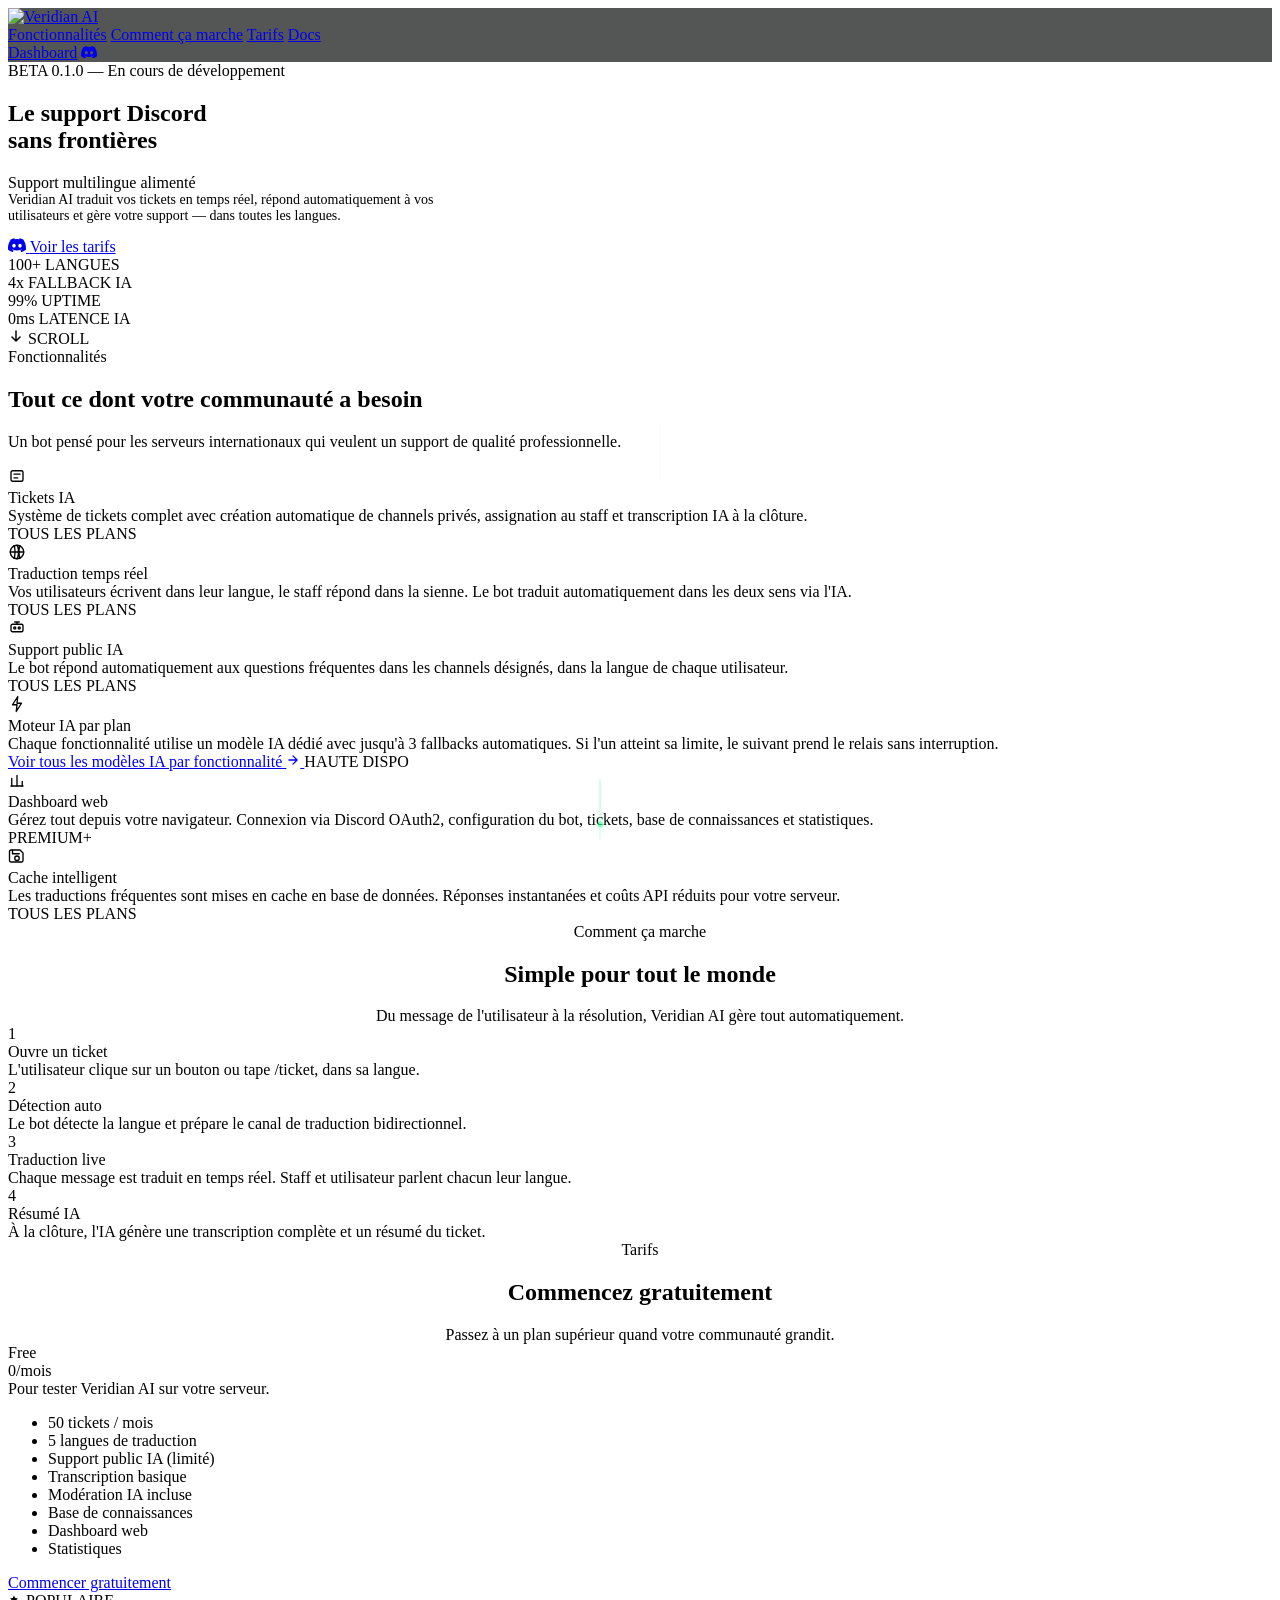
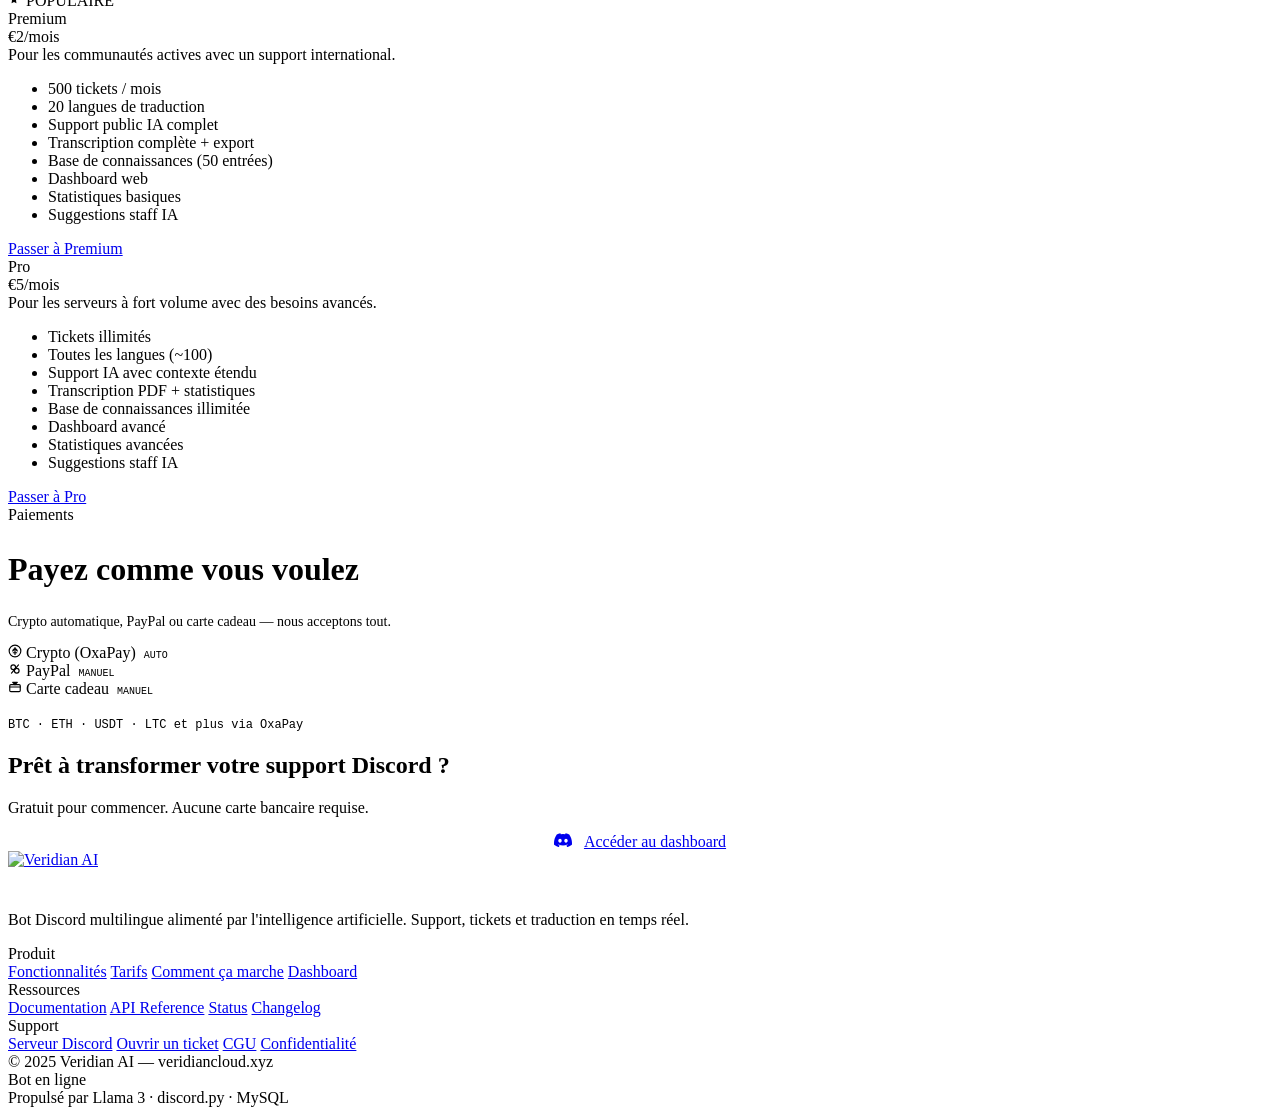
==== web/index.html @ c234731a "feat: Modernize payment method icons to SVG" ====
<!DOCTYPE html>
<html lang="fr">
<head>
  <meta charset="UTF-8">
  <meta name="viewport" content="width=device-width, initial-scale=1.0">
  <meta name="referrer" content="no-referrer">
  <meta http-equiv="Content-Security-Policy" content="
    default-src 'self';
    base-uri 'none';
    object-src 'none';
    frame-ancestors 'none';
    script-src 'self';
    style-src 'self' 'unsafe-inline' https://fonts.googleapis.com;
    font-src 'self' https://fonts.gstatic.com;
    img-src 'self' data: https://cdn.discordapp.com;
    connect-src 'self';
  ">
  <title>Veridian AI — Bot Discord multilingue IA</title>
  <meta name="description" content="Bot Discord alimenté par l'IA avec support multilingue, système de tickets intelligent et traduction en temps réel.">
  <!-- Favicon -->
  <link rel="icon" type="image/png" href="assets/logo veridian ai.png">
  <link rel="apple-touch-icon" href="assets/logo veridian ai.png">
  <link rel="stylesheet" href="css/style.css">
  <script src="js/i18n.js" defer></script>
</head>
<body>

  <!-- Orbs -->
  <div class="orb orb-1"></div>
  <div class="orb orb-2"></div>
  <div class="orb orb-3"></div>

  <!-- ── NAVBAR ── -->
  <nav class="navbar">
    <a href="/" class="nav-logo">
      <img src="assets/logo veridian ai.png" alt="Veridian AI" style="height:32px;width:auto">
    </a>

    <div class="nav-links">
      <a href="#features" class="nav-link" data-i18n="nav_features">Fonctionnalités</a>
      <a href="#how" class="nav-link" data-i18n="nav_how">Comment ça marche</a>
      <a href="#pricing" class="nav-link" data-i18n="nav_pricing">Tarifs</a>
      <a href="https://docs.veridiancloud.xyz" class="nav-link" data-i18n="nav_docs">Docs</a>
    </div>

    <div class="nav-right">
      <a href="/dashboard" class="btn btn-ghost btn-sm" data-i18n="nav_dashboard">Dashboard</a>
      <a href="#" class="btn btn-primary btn-sm" data-discord data-i18n="nav_add_discord">
        <svg width="16" height="12" viewBox="0 0 16 12" fill="none">
          <path d="M13.54 1.02A13.27 13.27 0 0010.34 0c-.14.26-.3.6-.41.88a12.3 12.3 0 00-3.86 0A9.5 9.5 0 005.66 0 13.34 13.34 0 002.45 1.03C.35 4.18-.22 7.24.07 10.26a13.4 13.4 0 004.09 2.07 10.07 10.07 0 00.87-1.42 8.7 8.7 0 01-1.37-.66c.11-.08.23-.17.33-.25a9.55 9.55 0 008.02 0c.11.09.22.17.33.25a8.8 8.8 0 01-1.38.67c.25.5.54.98.87 1.42a13.35 13.35 0 004.1-2.07c.34-3.53-.57-6.57-2.39-9.25zM5.34 8.41c-.83 0-1.52-.77-1.52-1.71s.67-1.71 1.52-1.71c.84 0 1.54.77 1.52 1.71 0 .94-.68 1.71-1.52 1.71zm5.32 0c-.84 0-1.52-.77-1.52-1.71s.67-1.71 1.52-1.71c.84 0 1.54.77 1.52 1.71 0 .94-.67 1.71-1.52 1.71z" fill="currentColor"/>
        </svg>
      </a>
    </div>
  </nav>

  <!-- ── HERO ── -->
  <section class="hero" id="home">
    <div class="hero-badge">
      <div class="hero-badge-dot"></div>
      <span data-i18n="hero_badge">BETA 0.1.0 — En cours de développement</span>
    </div>

    <h1 class="hero-title">
      <span data-i18n="hero_title_1">Le support Discord</span><br>
      <span class="line-accent" data-i18n="hero_title_2">sans frontières</span>
    </h1>

    <p class="hero-sub">
      <span id="typing-text" data-i18n="hero_sub">Support multilingue alimenté par l'IA.</span>
    </p>
    <p class="hero-sub" style="margin-top:-16px;font-size:14px;max-width:480px" data-i18n="hero_sub_2">
      Veridian AI traduit vos tickets en temps réel, répond automatiquement à vos utilisateurs et gère votre support — dans toutes les langues.
    </p>

    <div class="hero-actions">
      <a href="#" class="btn btn-primary btn-lg" data-discord data-i18n="btn_add_discord">
        <svg width="18" height="14" viewBox="0 0 16 12" fill="none">
          <path d="M13.54 1.02A13.27 13.27 0 0010.34 0c-.14.26-.3.6-.41.88a12.3 12.3 0 00-3.86 0A9.5 9.5 0 005.66 0 13.34 13.34 0 002.45 1.03C.35 4.18-.22 7.24.07 10.26a13.4 13.4 0 004.09 2.07 10.07 10.07 0 00.87-1.42 8.7 8.7 0 01-1.37-.66c.11-.08.23-.17.33-.25a9.55 9.55 0 008.02 0c.11.09.22.17.33.25a8.8 8.8 0 01-1.38.67c.25.5.54.98.87 1.42a13.35 13.35 0 004.1-2.07c.34-3.53-.57-6.57-2.39-9.25zM5.34 8.41c-.83 0-1.52-.77-1.52-1.71s.67-1.71 1.52-1.71c.84 0 1.54.77 1.52 1.71 0 .94-.68 1.71-1.52 1.71zm5.32 0c-.84 0-1.52-.77-1.52-1.71s.67-1.71 1.52-1.71c.84 0 1.54.77 1.52 1.71 0 .94-.67 1.71-1.52 1.71z" fill="currentColor"/>
        </svg>
      </a>
      <a href="#pricing" class="btn btn-outline btn-lg" data-i18n="btn_see_pricing">Voir les tarifs</a>
    </div>

    <div class="hero-stats">
      <div class="hero-stat-item">
        <span class="hero-stat-value" data-target="100" data-suffix="+">0+</span>
        <span class="hero-stat-label">LANGUES</span>
      </div>
      <div class="hero-stat-sep"></div>
      <div class="hero-stat-item">
        <span class="hero-stat-value" data-target="4" data-suffix="x">0x</span>
        <span class="hero-stat-label">FALLBACK IA</span>
      </div>
      <div class="hero-stat-sep"></div>
      <div class="hero-stat-item">
        <span class="hero-stat-value" data-target="99" data-suffix="%">0%</span>
        <span class="hero-stat-label">UPTIME</span>
      </div>
      <div class="hero-stat-sep"></div>
      <div class="hero-stat-item">
        <span class="hero-stat-value" data-target="0" data-suffix="ms">0ms</span>
        <span class="hero-stat-label">LATENCE IA</span>
      </div>
    </div>

    <div class="scroll-hint">
      <svg width="16" height="16" viewBox="0 0 16 16" fill="none">
        <path d="M8 3v10M4 9l4 4 4-4" stroke="currentColor" stroke-width="1.5" stroke-linecap="round" stroke-linejoin="round"/>
      </svg>
      <span data-i18n="scroll_hint">SCROLL</span>
    </div>
  </section>

  <!-- ── FEATURES ── -->
  <section class="features" id="features">
    <div class="reveal">
      <div class="section-label" data-i18n="section_features">Fonctionnalités</div>
      <h2 class="section-title" data-i18n="section_features_title">Tout ce dont votre communauté a besoin</h2>
      <p class="section-sub" data-i18n="section_features_sub">Un bot pensé pour les serveurs internationaux qui veulent un support de qualité professionnelle.</p>
    </div>

    <div class="features-grid">
      <div class="feature-card reveal reveal-delay-1">
        <div class="feature-icon" aria-hidden="true">
          <svg width="18" height="18" viewBox="0 0 24 24" fill="none" stroke="currentColor" stroke-width="1.8" stroke-linecap="round" stroke-linejoin="round">
            <rect x="4" y="5" width="16" height="14" rx="2"></rect>
            <path d="M8 9.5h8M8 14.5h5"></path>
          </svg>
        </div>
        <div class="feature-title" data-i18n="feature_tickets">Tickets IA</div>
        <div class="feature-desc" data-i18n="feature_tickets_desc">Système de tickets complet avec création automatique de channels privés, assignation au staff et transcription IA à la clôture.</div>
        <span class="feature-tag" data-i18n="all_plans">TOUS LES PLANS</span>
      </div>

      <div class="feature-card reveal reveal-delay-2">
        <div class="feature-icon" aria-hidden="true">
          <svg width="18" height="18" viewBox="0 0 24 24" fill="none" stroke="currentColor" stroke-width="1.8" stroke-linecap="round" stroke-linejoin="round">
            <circle cx="12" cy="12" r="9"></circle>
            <path d="M3 12h18M12 3c2.5 3 2.5 15 0 18M8 3.5c1.7 2.6 1.7 14.4 0 17M16 3.5c-1.7 2.6-1.7 14.4 0 17"></path>
          </svg>
        </div>
        <div class="feature-title" data-i18n="feature_translation">Traduction temps réel</div>
        <div class="feature-desc" data-i18n="feature_translation_desc">Vos utilisateurs écrivent dans leur langue, le staff répond dans la sienne. Le bot traduit automatiquement dans les deux sens via l'IA.</div>
        <span class="feature-tag" data-i18n="all_plans">TOUS LES PLANS</span>
      </div>

      <div class="feature-card reveal reveal-delay-3">
        <div class="feature-icon" aria-hidden="true">
          <svg width="18" height="18" viewBox="0 0 24 24" fill="none" stroke="currentColor" stroke-width="1.8" stroke-linecap="round" stroke-linejoin="round">
            <rect x="4" y="7" width="16" height="10" rx="2"></rect>
            <circle cx="9" cy="12" r="1.4"></circle>
            <circle cx="15" cy="12" r="1.4"></circle>
            <path d="M12 7V4M9 4h6"></path>
          </svg>
        </div>
        <div class="feature-title" data-i18n="feature_support">Support public IA</div>
        <div class="feature-desc" data-i18n="feature_support_desc">Le bot répond automatiquement aux questions fréquentes dans les channels désignés, dans la langue de chaque utilisateur.</div>
        <span class="feature-tag" data-i18n="all_plans">TOUS LES PLANS</span>
      </div>

      <div class="feature-card reveal reveal-delay-1">
        <div class="feature-icon" aria-hidden="true">
          <svg width="18" height="18" viewBox="0 0 24 24" fill="none" stroke="currentColor" stroke-width="1.8" stroke-linecap="round" stroke-linejoin="round">
            <path d="M13 2l-7 11h6l-1 9 7-11h-6z"></path>
          </svg>
        </div>
        <div class="feature-title" data-i18n="feature_fallback">Moteur IA par plan</div>
        <div class="feature-desc" data-i18n="feature_fallback_desc">Chaque fonctionnalité utilise un modèle IA dédié avec jusqu'à 3 fallbacks automatiques. Si l'un atteint sa limite, le suivant prend le relais sans interruption.</div>
        <a href="moteur-ia.html" class="feature-detail-link">
          Voir tous les modèles IA par fonctionnalité
          <svg width="14" height="14" viewBox="0 0 24 24" fill="none" stroke="currentColor" stroke-width="2.2" stroke-linecap="round" stroke-linejoin="round" aria-hidden="true"><path d="M5 12h14M12 5l7 7-7 7"/></svg>
        </a>
        <span class="feature-tag" data-i18n="high_availability">HAUTE DISPO</span>
      </div>

      <div class="feature-card reveal reveal-delay-2">
        <div class="feature-icon" aria-hidden="true">
          <svg width="18" height="18" viewBox="0 0 24 24" fill="none" stroke="currentColor" stroke-width="1.8" stroke-linecap="round" stroke-linejoin="round">
            <path d="M5 20V10M12 20V6M19 20V14"></path>
            <path d="M4 20h16"></path>
          </svg>
        </div>
        <div class="feature-title" data-i18n="feature_dashboard">Dashboard web</div>
        <div class="feature-desc" data-i18n="feature_dashboard_desc">Gérez tout depuis votre navigateur. Connexion via Discord OAuth2, configuration du bot, tickets, base de connaissances et statistiques.</div>
        <span class="feature-tag" data-i18n="premium_plus">PREMIUM+</span>
      </div>

      <div class="feature-card reveal reveal-delay-3">
        <div class="feature-icon" aria-hidden="true">
          <svg width="18" height="18" viewBox="0 0 24 24" fill="none" stroke="currentColor" stroke-width="1.8" stroke-linecap="round" stroke-linejoin="round">
            <path d="M4 4h12l4 4v10a2 2 0 01-2 2H4a2 2 0 01-2-2V6a2 2 0 012-2z"></path>
            <path d="M12 18a3 3 0 100-6 3 3 0 000 6z"></path>
            <path d="M6 4v5h9"></path>
          </svg>
        </div>
        <div class="feature-title" data-i18n="feature_cache">Cache intelligent</div>
        <div class="feature-desc" data-i18n="feature_cache_desc">Les traductions fréquentes sont mises en cache en base de données. Réponses instantanées et coûts API réduits pour votre serveur.</div>
        <span class="feature-tag" data-i18n="all_plans">TOUS LES PLANS</span>
      </div>
    </div>
  </section>

  <!-- ── HOW IT WORKS ── -->
  <section class="how" id="how">
    <div class="how-inner">
      <div class="reveal" style="text-align:center">
        <div class="section-label" data-i18n="section_how">Comment ça marche</div>
        <h2 class="section-title" data-i18n="section_how_title">Simple pour tout le monde</h2>
        <p class="section-sub" style="margin:0 auto 0" data-i18n="section_how_sub">Du message de l'utilisateur à la résolution, Veridian AI gère tout automatiquement.</p>
      </div>

      <div class="how-steps">
        <div class="how-step reveal reveal-delay-1">
          <div class="step-num">1</div>
          <div class="step-title" data-i18n="step_1">Ouvre un ticket</div>
          <div class="step-desc" data-i18n="step_1_desc">L'utilisateur clique sur un bouton ou tape /ticket, dans sa langue.</div>
        </div>
        <div class="how-step reveal reveal-delay-2">
          <div class="step-num">2</div>
          <div class="step-title" data-i18n="step_2">Détection auto</div>
          <div class="step-desc" data-i18n="step_2_desc">Le bot détecte la langue et prépare le canal de traduction bidirectionnel.</div>
        </div>
        <div class="how-step reveal reveal-delay-3">
          <div class="step-num">3</div>
          <div class="step-title" data-i18n="step_3">Traduction live</div>
          <div class="step-desc" data-i18n="step_3_desc">Chaque message est traduit en temps réel. Staff et utilisateur parlent chacun leur langue.</div>
        </div>
        <div class="how-step reveal reveal-delay-4">
          <div class="step-num">4</div>
          <div class="step-title" data-i18n="step_4">Résumé IA</div>
          <div class="step-desc" data-i18n="step_4_desc">À la clôture, l'IA génère une transcription complète et un résumé du ticket.</div>
        </div>
      </div>
    </div>
  </section>

  <!-- ── PRICING ── -->
  <section class="pricing" id="pricing">
    <div class="reveal" style="text-align:center">
      <div class="section-label" data-i18n="section_pricing">Tarifs</div>
      <h2 class="section-title" data-i18n="section_pricing_title">Commencez gratuitement</h2>
      <p class="section-sub" style="margin:0 auto" data-i18n="section_pricing_sub">Passez à un plan supérieur quand votre communauté grandit.</p>
    </div>

    <div class="pricing-grid">
      <!-- Free -->
      <div class="pricing-card reveal reveal-delay-1">
        <div class="plan-name" data-i18n="plan_free">Free</div>
        <div class="plan-price"><span data-i18n="plan_free_price">0</span><span data-i18n="price_per_month">/mois</span></div>
        <div class="plan-desc" data-i18n="plan_free_desc">Pour tester Veridian AI sur votre serveur.</div>
        <ul class="plan-features">
          <li data-i18n="plan_feature_tickets_50">50 tickets / mois</li>
          <li data-i18n="plan_feature_langs_5">5 langues de traduction</li>
          <li data-i18n="plan_feature_support_limited">Support public IA (limité)</li>
          <li data-i18n="plan_feature_transcription">Transcription basique</li>
          <li data-i18n="plan_feature_moderation">Modération IA incluse</li>
          <li class="dim" data-i18n="plan_feature_kb">Base de connaissances</li>
          <li class="dim" data-i18n="plan_feature_dashboard">Dashboard web</li>
          <li class="dim" data-i18n="plan_feature_stats">Statistiques</li>
        </ul>
        <a href="#" class="btn btn-outline" style="width:100%;justify-content:center" data-discord data-i18n="btn_start_free">Commencer gratuitement</a>
      </div>

      <!-- Premium -->
      <div class="pricing-card featured reveal reveal-delay-2">
        <div class="featured-badge"><svg aria-hidden="true" width="12" height="12" viewBox="0 0 24 24" fill="currentColor" style="margin-right:6px"><path d="M12 3l2.4 5 5.6.8-4 3.9.9 5.6L12 15.9 7.1 18.3l.9-5.6-4-3.9 5.6-.8z"></path></svg><span data-i18n="plan_premium_badge">POPULAIRE</span></div>
        <div class="plan-name" data-i18n="plan_premium">Premium</div>
        <div class="plan-price"><span class="plan-currency">€</span><span data-i18n="plan_premium_price">2</span><span data-i18n="price_per_month">/mois</span></div>
        <div class="plan-desc" data-i18n="plan_premium_desc">Pour les communautés actives avec un support international.</div>
        <ul class="plan-features">
          <li data-i18n="plan_feature_tickets_500">500 tickets / mois</li>
          <li data-i18n="plan_feature_langs_20">20 langues de traduction</li>
          <li data-i18n="plan_feature_support_full">Support public IA complet</li>
          <li data-i18n="plan_feature_transcription_full">Transcription complète + export</li>
          <li data-i18n="plan_feature_kb_50">Base de connaissances (50 entrées)</li>
          <li data-i18n="plan_feature_dashboard">Dashboard web</li>
          <li data-i18n="plan_feature_stats_basic">Statistiques basiques</li>
          <li class="dim" data-i18n="plan_feature_suggestions">Suggestions staff IA</li>
        </ul>
        <a href="#" class="btn btn-primary" style="width:100%;justify-content:center" data-i18n="btn_upgrade_premium">Passer à Premium</a>
      </div>

      <!-- Pro -->
      <div class="pricing-card reveal reveal-delay-3">
        <div class="plan-name" data-i18n="plan_pro">Pro</div>
        <div class="plan-price"><span class="plan-currency">€</span><span data-i18n="plan_pro_price">5</span><span data-i18n="price_per_month">/mois</span></div>
        <div class="plan-desc" data-i18n="plan_pro_desc">Pour les serveurs à fort volume avec des besoins avancés.</div>
        <ul class="plan-features">
          <li data-i18n="plan_feature_tickets_unlimited">Tickets illimités</li>
          <li data-i18n="plan_feature_langs_all">Toutes les langues (~100)</li>
          <li data-i18n="plan_feature_support_extended">Support IA avec contexte étendu</li>
          <li data-i18n="plan_feature_transcription_pdf">Transcription PDF + statistiques</li>
          <li data-i18n="plan_feature_kb_unlimited">Base de connaissances illimitée</li>
          <li data-i18n="plan_feature_dashboard_advanced">Dashboard avancé</li>
          <li data-i18n="plan_feature_stats_advanced">Statistiques avancées</li>
          <li data-i18n="plan_feature_suggestions">Suggestions staff IA</li>
        </ul>
        <a href="#" class="btn btn-ghost" style="width:100%;justify-content:center;border-color:var(--border2)" data-i18n="btn_upgrade_pro">Passer à Pro</a>
      </div>

    </div>
  </section>

  <!-- ── PAYMENT METHODS ── -->
  <section class="payments">
    <div class="payments-inner reveal">
      <div class="section-label" data-i18n="section_payments">Paiements</div>
      <h2 class="section-title" style="font-size:clamp(22px,3vw,32px)" data-i18n="section_payments_title">Payez comme vous voulez</h2>
      <p style="color:var(--text2);font-size:14px;margin-top:8px" data-i18n="payments_sub">Crypto automatique, PayPal ou carte cadeau — nous acceptons tout.</p>
      <div class="payment-methods">
        <div class="payment-pill">
          <span class="pill-icon">
            <svg width="14" height="14" viewBox="0 0 24 24" fill="none" stroke="currentColor" stroke-width="2" stroke-linecap="round" stroke-linejoin="round">
              <circle cx="12" cy="12" r="10"></circle>
              <path d="M12 6v12M9 15h6M9 9h6"></path>
              <path d="M16 12l-4-4-4 4"></path>
            </svg>
          </span>
          <span data-i18n="payment_crypto">Crypto (OxaPay)</span>
          <span style="font-size:10px;color:var(--accent);font-family:'Space Mono',monospace;margin-left:4px" data-i18n="payment_crypto_status">AUTO</span>
        </div>
        <div class="payment-pill">
          <span class="pill-icon" aria-hidden="true">
            <svg width="14" height="14" viewBox="0 0 24 24" fill="none" stroke="currentColor" stroke-width="2" stroke-linecap="round" stroke-linejoin="round">
              <path d="M18 5L6 19"></path>
              <circle cx="9" cy="9" r="4"></circle>
              <circle cx="15" cy="15" r="4"></circle>
            </svg>
          </span>
          <span data-i18n="payment_paypal">PayPal</span>
          <span style="font-size:10px;color:var(--text3);font-family:'Space Mono',monospace;margin-left:4px" data-i18n="payment_paypal_status">MANUEL</span>
        </div>
        <div class="payment-pill">
          <span class="pill-icon" aria-hidden="true">
            <svg width="14" height="14" viewBox="0 0 24 24" fill="none" stroke="currentColor" stroke-width="2" stroke-linecap="round" stroke-linejoin="round">
              <rect x="3" y="8" width="18" height="12" rx="2"></rect>
              <path d="M12 8V4M8 4h8M12 8l-4-4M12 8l4-4"></path>
              <line x1="3" y1="12" x2="21" y2="12"></line>
            </svg>
          </span>
          <span data-i18n="payment_gift">Carte cadeau</span>
          <span style="font-size:10px;color:var(--text3);font-family:'Space Mono',monospace;margin-left:4px" data-i18n="payment_gift_status">MANUEL</span>
        </div>
      </div>
      <p style="color:var(--text3);font-size:12px;font-family:'Space Mono',monospace;margin-top:20px" data-i18n="payment_methods">
        BTC · ETH · USDT · LTC et plus via OxaPay
      </p>
    </div>
  </section>

  <!-- ── CTA ── -->
  <section class="cta">
    <div class="cta-glow"></div>
    <div class="reveal">
      <h2 class="cta-title" data-i18n="section_cta_title">Prêt à transformer votre support Discord ?</h2>
      <p class="cta-sub" data-i18n="section_cta_sub">Gratuit pour commencer. Aucune carte bancaire requise.</p>
      <div style="display:flex;gap:12px;justify-content:center;flex-wrap:wrap">
        <a href="#" class="btn btn-primary btn-lg" data-discord data-i18n="btn_add_veridian">
          <svg width="18" height="14" viewBox="0 0 16 12" fill="none">
            <path d="M13.54 1.02A13.27 13.27 0 0010.34 0c-.14.26-.3.6-.41.88a12.3 12.3 0 00-3.86 0A9.5 9.5 0 005.66 0 13.34 13.34 0 002.45 1.03C.35 4.18-.22 7.24.07 10.26a13.4 13.4 0 004.09 2.07 10.07 10.07 0 00.87-1.42 8.7 8.7 0 01-1.37-.66c.11-.08.23-.17.33-.25a9.55 9.55 0 008.02 0c.11.09.22.17.33.25a8.8 8.8 0 01-1.38.67c.25.5.54.98.87 1.42a13.35 13.35 0 004.1-2.07c.34-3.53-.57-6.57-2.39-9.25zM5.34 8.41c-.83 0-1.52-.77-1.52-1.71s.67-1.71 1.52-1.71c.84 0 1.54.77 1.52 1.71 0 .94-.68 1.71-1.52 1.71zm5.32 0c-.84 0-1.52-.77-1.52-1.71s.67-1.71 1.52-1.71c.84 0 1.54.77 1.52 1.71 0 .94-.67 1.71-1.52 1.71z" fill="currentColor"/>
          </svg>
        </a>
        <a href="/dashboard" class="btn btn-ghost btn-lg" data-i18n="btn_access_dashboard">Accéder au dashboard</a>
      </div>
    </div>
  </section>

  <!-- ── FOOTER ── -->
  <footer>
    <div class="footer-inner">
      <div class="footer-top">
        <div class="footer-brand">
          <a href="/" class="nav-logo" style="margin-bottom:12px;display:inline-flex">
            <img src="assets/logo veridian ai.png" alt="Veridian AI" style="height:32px;width:auto">
          </a>
          <p class="footer-tagline" data-i18n="footer_tagline">Bot Discord multilingue alimenté par l'intelligence artificielle. Support, tickets et traduction en temps réel.</p>
        </div>

        <div class="footer-links-group">
          <div class="footer-col">
            <div class="footer-col-title" data-i18n="footer_product">Produit</div>
            <a href="#features" data-i18n="nav_features">Fonctionnalités</a>
            <a href="#pricing" data-i18n="nav_pricing">Tarifs</a>
            <a href="#how" data-i18n="nav_how">Comment ça marche</a>
            <a href="/dashboard" data-i18n="nav_dashboard">Dashboard</a>
          </div>
          <div class="footer-col">
            <div class="footer-col-title" data-i18n="footer_resources">Ressources</div>
            <a href="#" data-i18n="footer_docs">Documentation</a>
            <a href="#" data-i18n="footer_api">API Reference</a>
            <a href="#" data-i18n="footer_status">Status</a>
            <a href="#" data-i18n="footer_changelog">Changelog</a>
          </div>
          <div class="footer-col">
            <div class="footer-col-title" data-i18n="footer_support">Support</div>
            <a href="#" data-discord data-i18n="footer_discord">Serveur Discord</a>
            <a href="#" data-i18n="footer_ticket">Ouvrir un ticket</a>
            <a href="#" data-i18n="footer_cgu">CGU</a>
            <a href="#" data-i18n="footer_privacy">Confidentialité</a>
          </div>
        </div>
      </div>

      <div class="footer-bottom">
        <span data-i18n="footer_copyright">© 2025 Veridian AI — veridiancloud.xyz</span>
        <div class="footer-status" data-i18n="footer_bot_status">Bot en ligne</div>
        <span data-i18n="footer_powered">Propulsé par Llama 3 · discord.py · MySQL</span>
      </div>
    </div>
  </footer>

  <!-- ── GRID TRACE ── -->
  <canvas id="grid-trace" style="position:fixed;inset:0;pointer-events:none;z-index:0;"></canvas>

  <script src="js/main.js"></script>
</body>
</html>
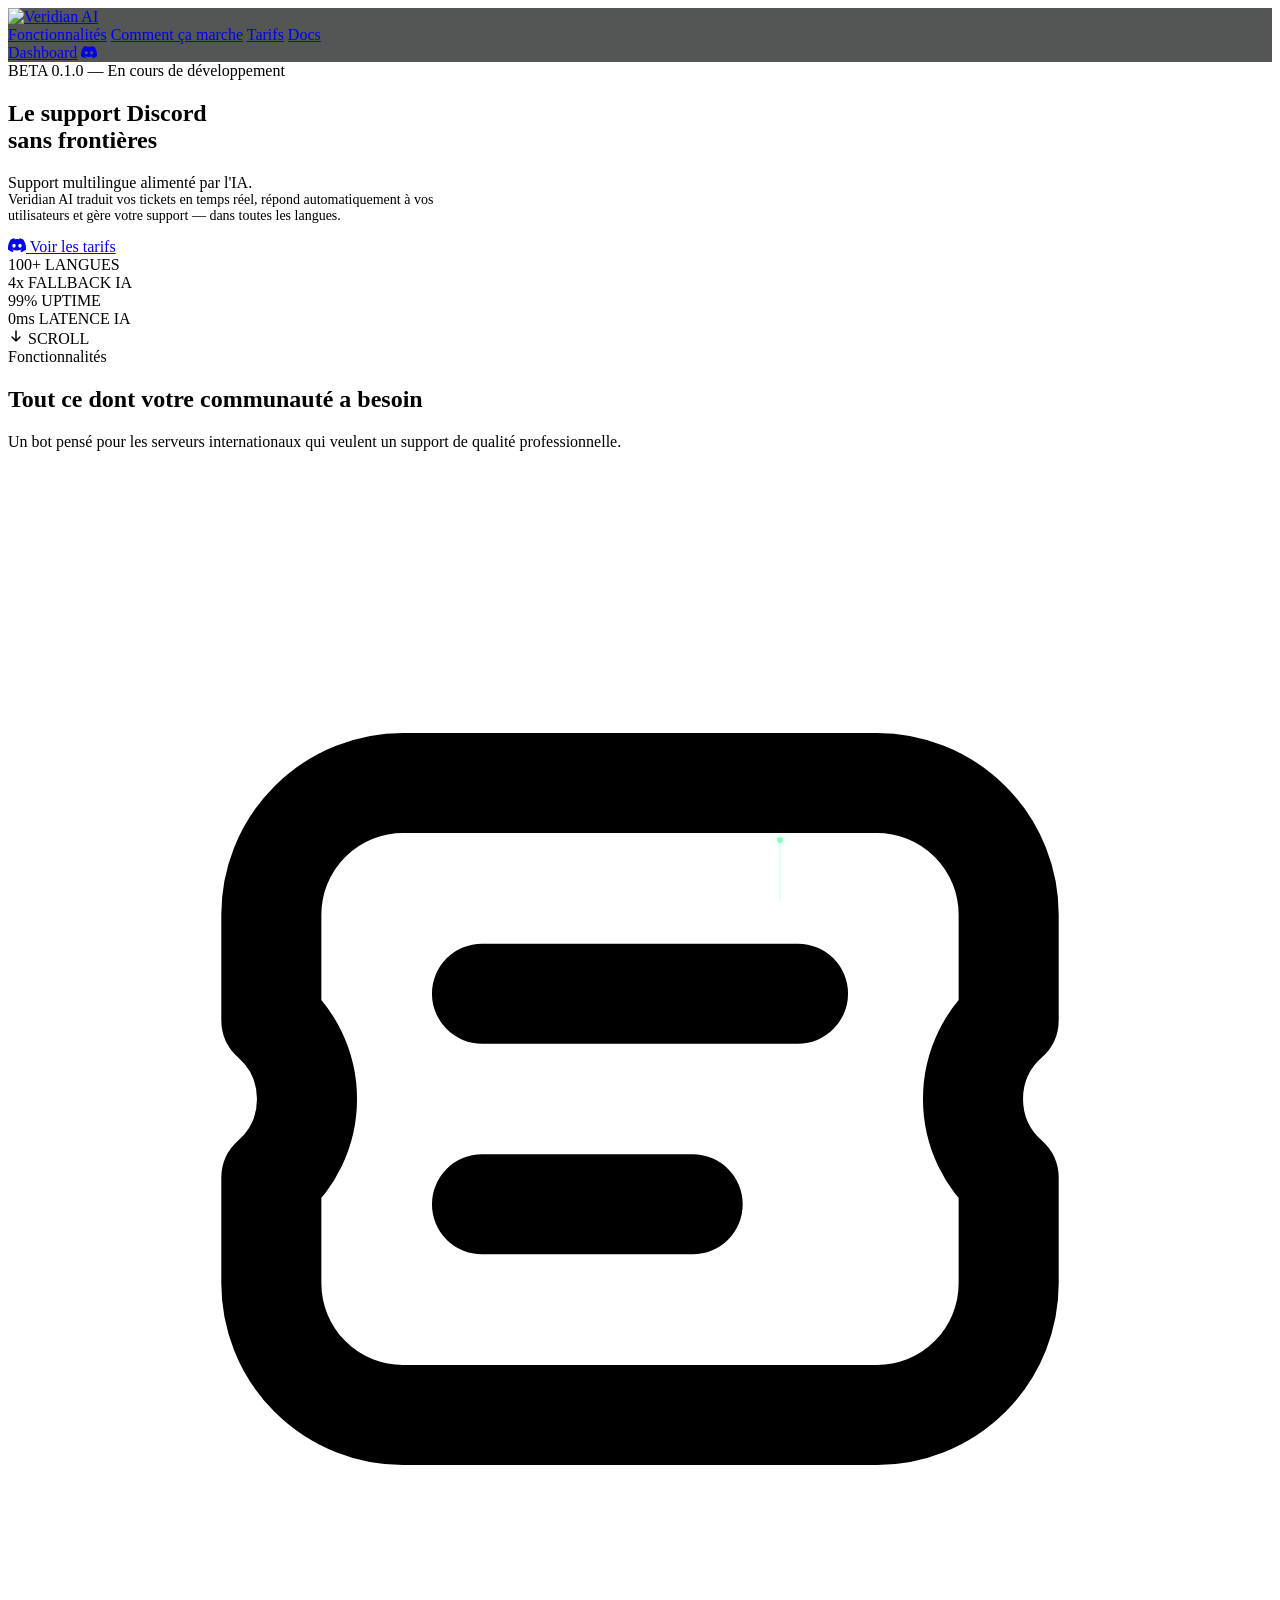
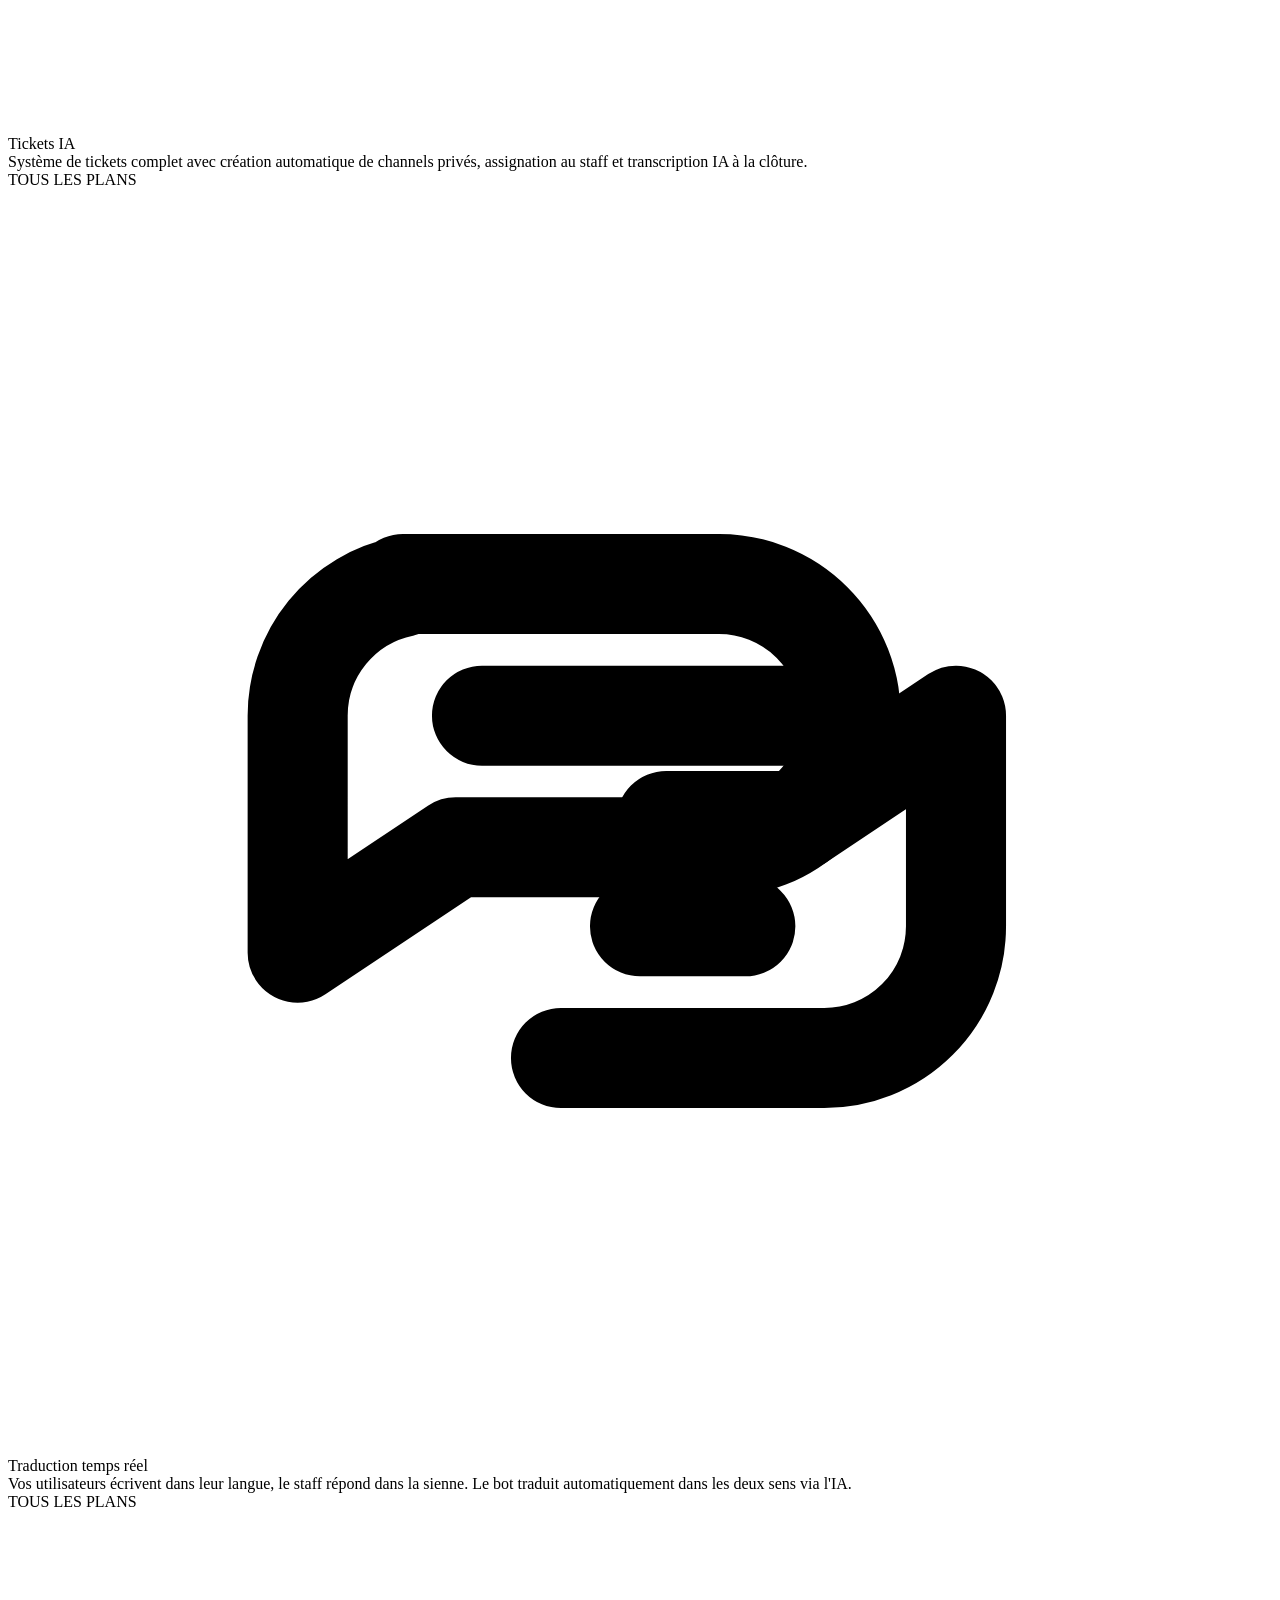
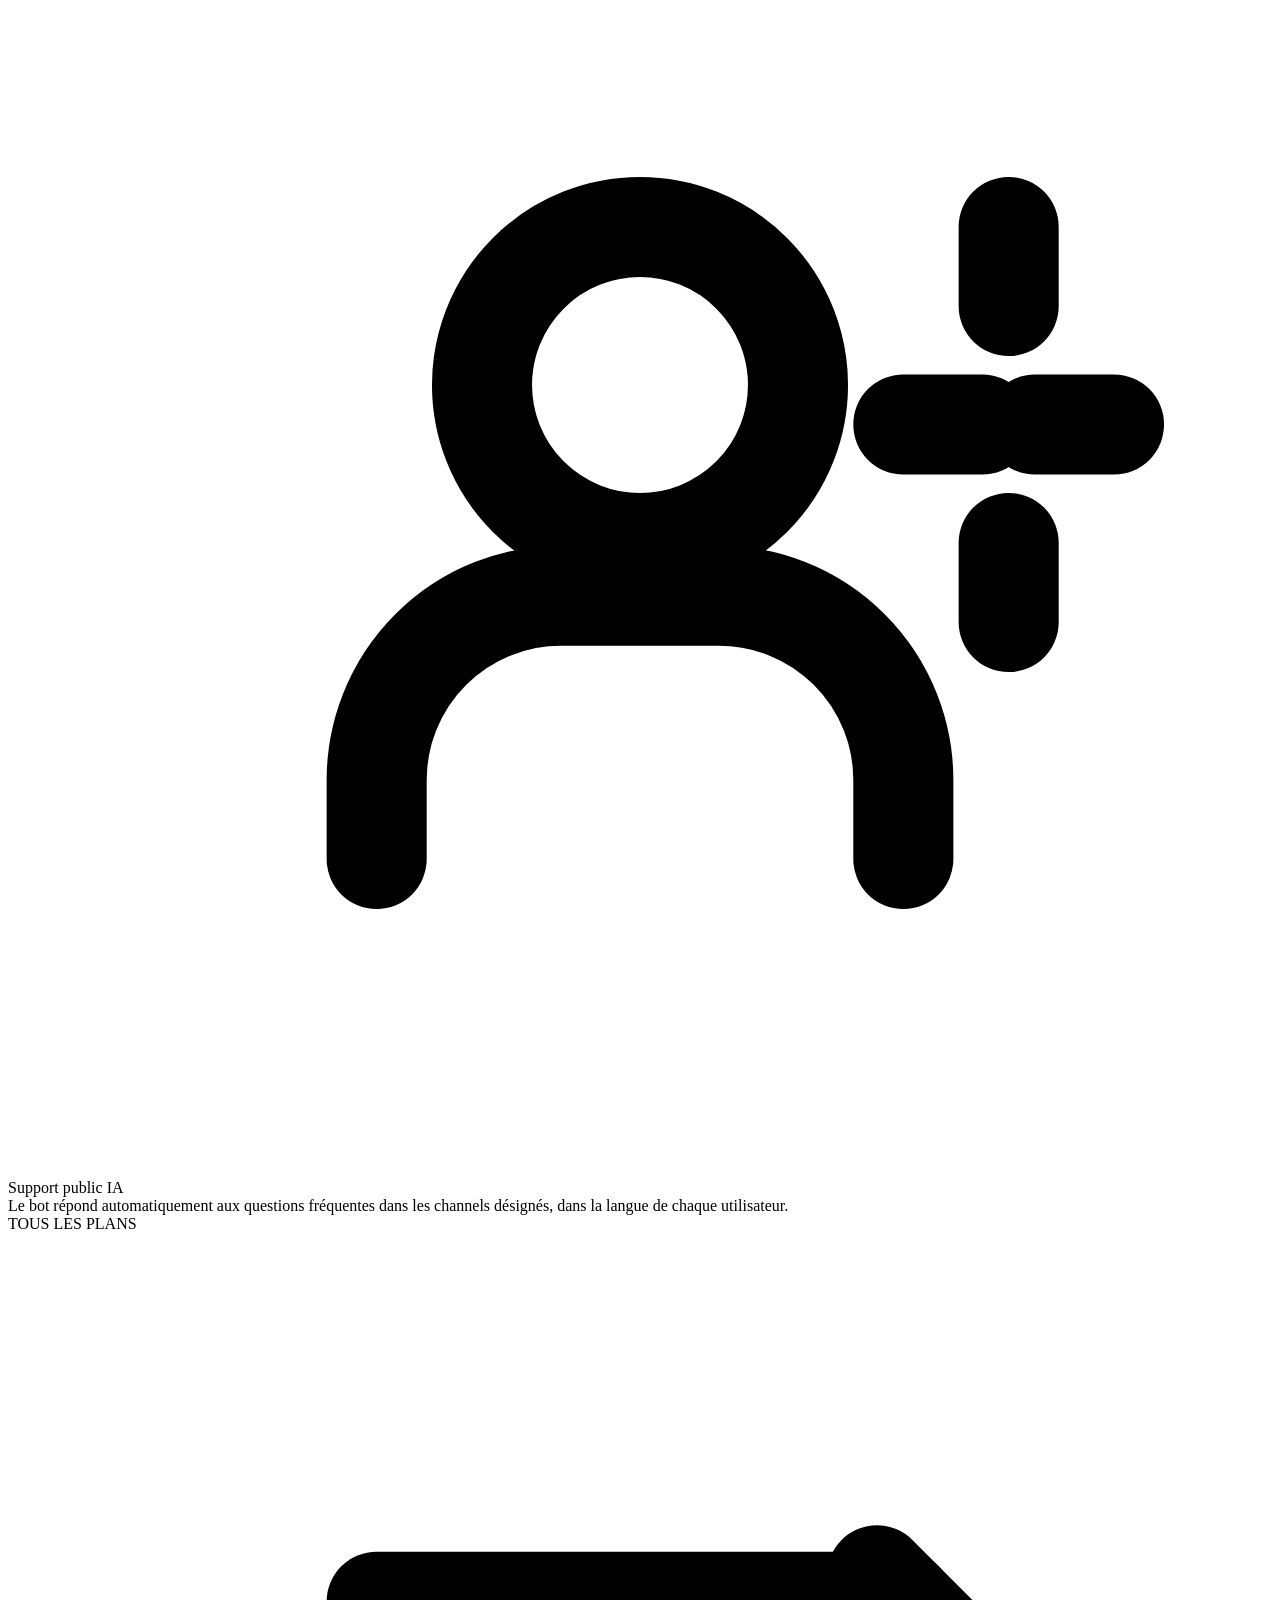
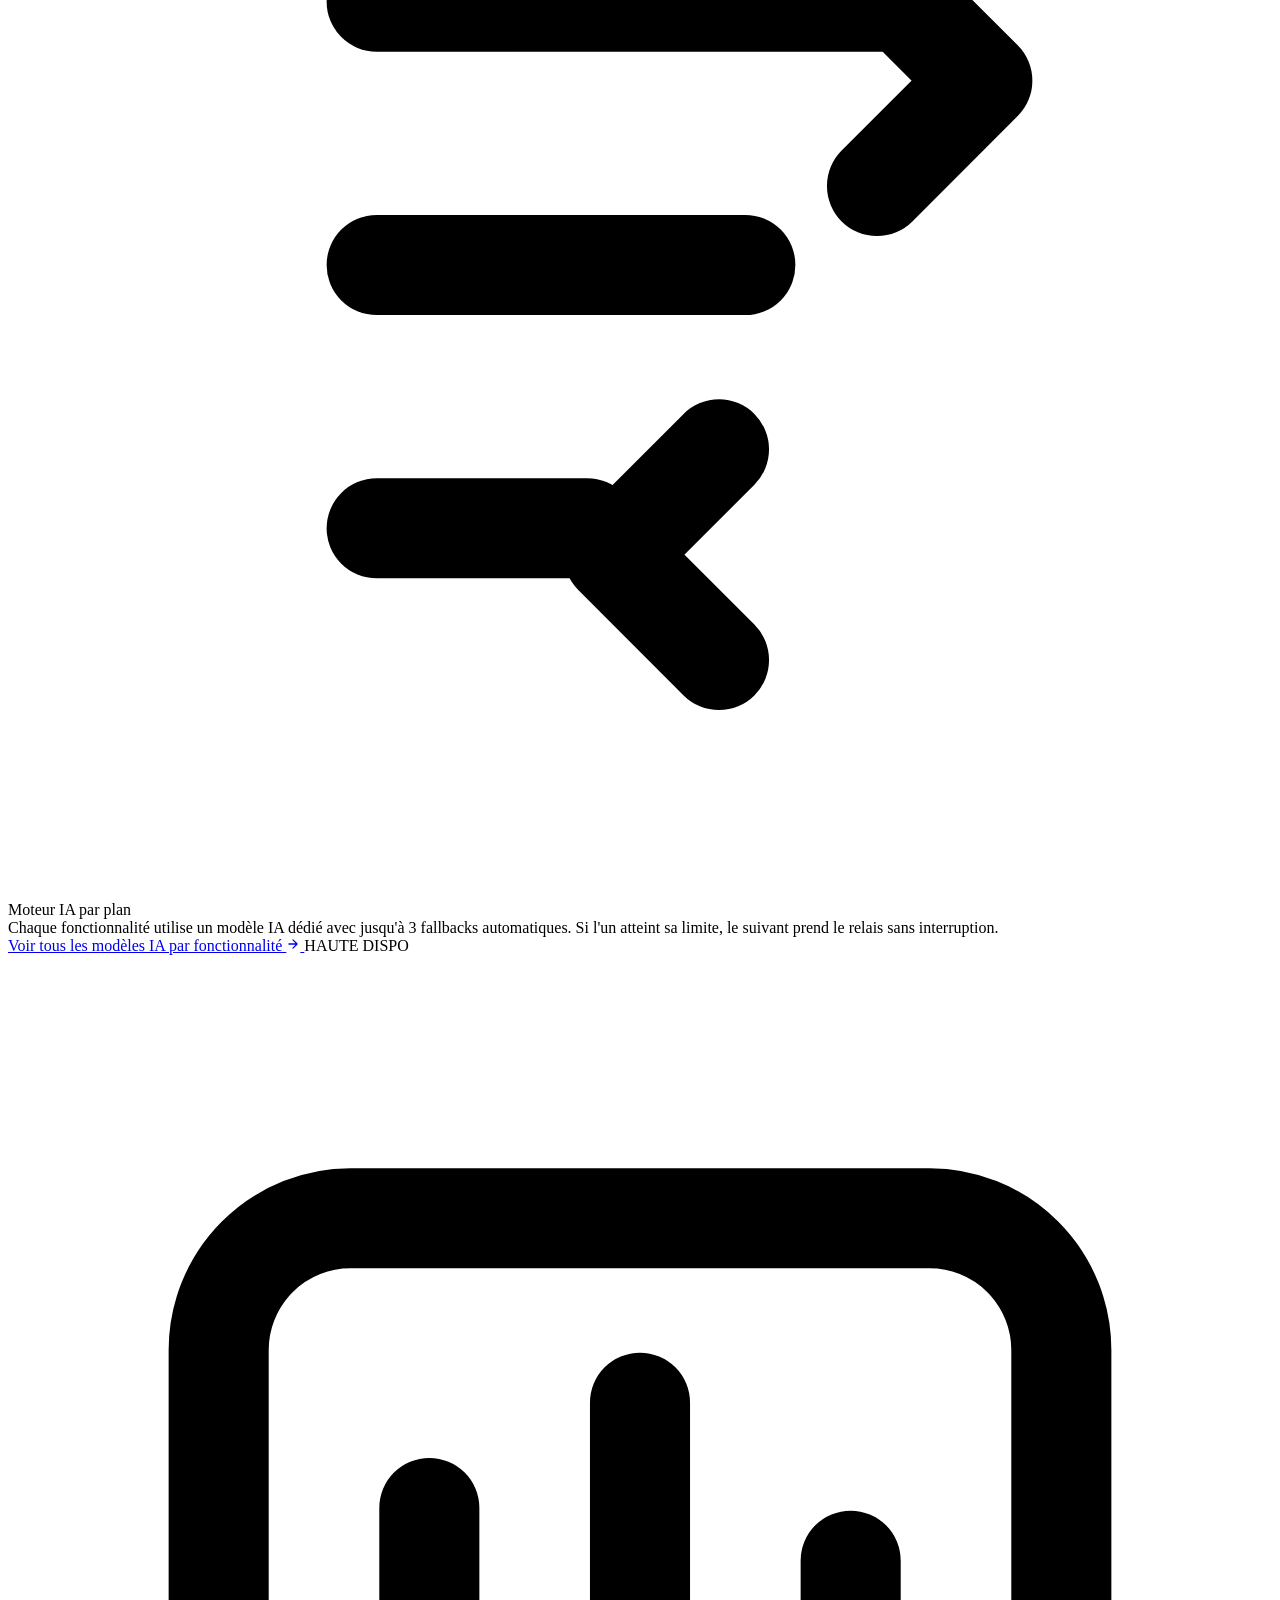
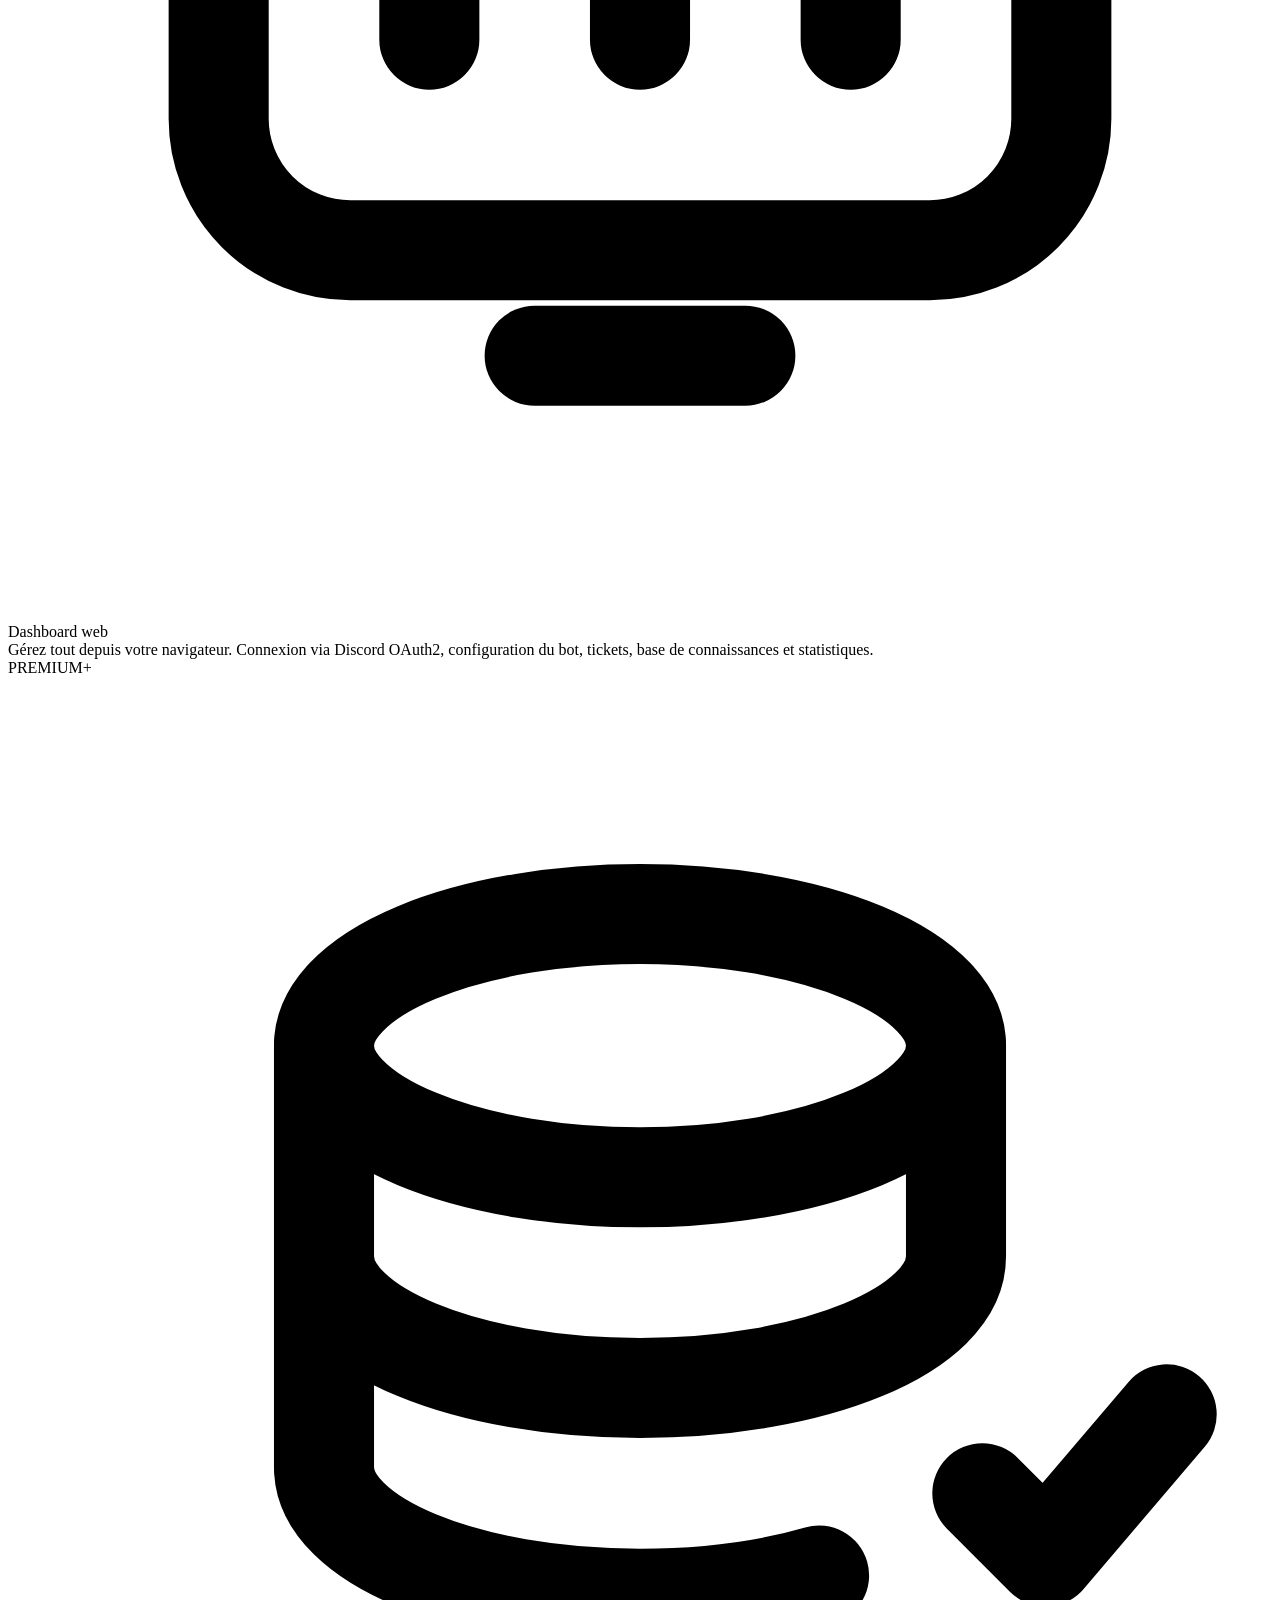
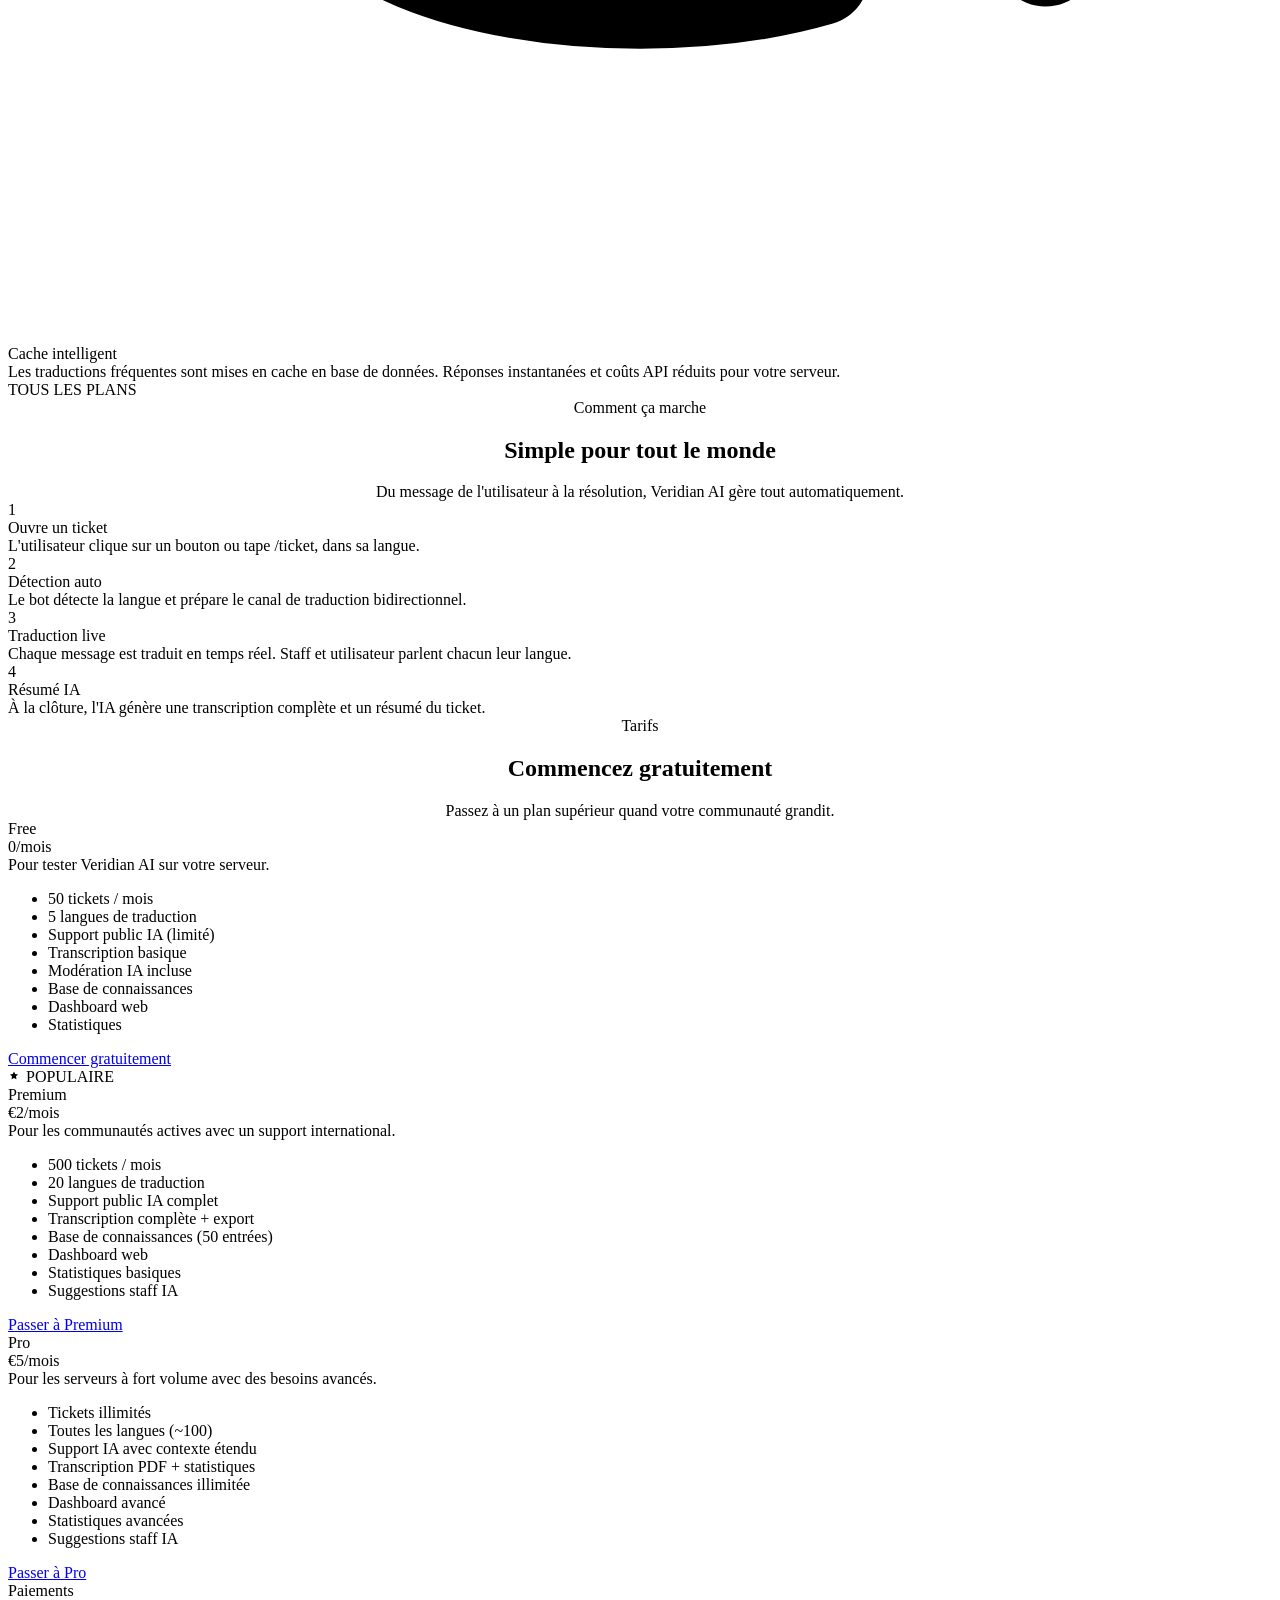
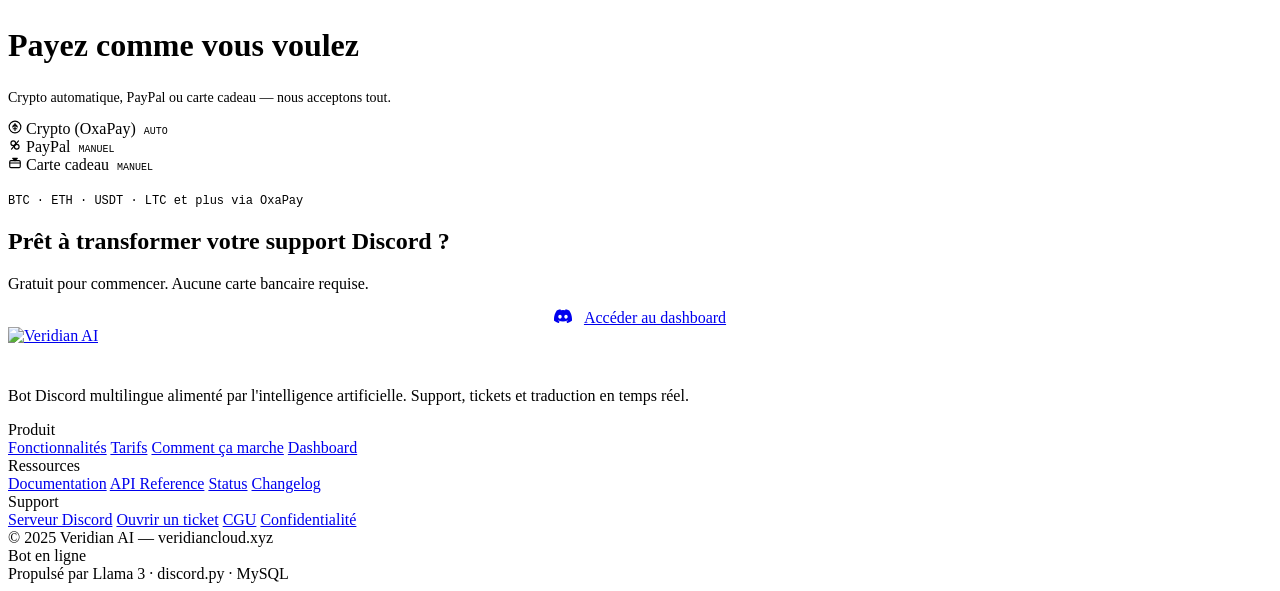
==== commit 2fe19276: "Update dashboard and homepage SVG icons for improved visuals" ====
--- a/web/index.html
+++ b/web/index.html
@@ -122,9 +122,9 @@
     <div class="features-grid">
       <div class="feature-card reveal reveal-delay-1">
         <div class="feature-icon" aria-hidden="true">
-          <svg width="18" height="18" viewBox="0 0 24 24" fill="none" stroke="currentColor" stroke-width="1.8" stroke-linecap="round" stroke-linejoin="round">
-            <rect x="4" y="5" width="16" height="14" rx="2"></rect>
-            <path d="M8 9.5h8M8 14.5h5"></path>
+          <svg viewBox="0 0 24 24" fill="none" stroke="currentColor" stroke-width="1.9" stroke-linecap="round" stroke-linejoin="round">
+            <path d="M5 8.5a2.5 2.5 0 0 1 2.5-2.5h9A2.5 2.5 0 0 1 19 8.5v2a2 2 0 0 0 0 3v2A2.5 2.5 0 0 1 16.5 18h-9A2.5 2.5 0 0 1 5 15.5v-2a2 2 0 0 0 0-3z"></path>
+            <path d="M9 10h6M9 14h4"></path>
           </svg>
         </div>
         <div class="feature-title" data-i18n="feature_tickets">Tickets IA</div>
@@ -133,10 +133,11 @@
       </div>
 
       <div class="feature-card reveal reveal-delay-2">
-        <div class="feature-icon" aria-hidden="true">
-          <svg width="18" height="18" viewBox="0 0 24 24" fill="none" stroke="currentColor" stroke-width="1.8" stroke-linecap="round" stroke-linejoin="round">
-            <circle cx="12" cy="12" r="9"></circle>
-            <path d="M3 12h18M12 3c2.5 3 2.5 15 0 18M8 3.5c1.7 2.6 1.7 14.4 0 17M16 3.5c-1.7 2.6-1.7 14.4 0 17"></path>
+        <div class="feature-icon tone-blue" aria-hidden="true">
+          <svg viewBox="0 0 24 24" fill="none" stroke="currentColor" stroke-width="1.9" stroke-linecap="round" stroke-linejoin="round">
+            <path d="M7.5 7.5h6a2.5 2.5 0 0 1 0 5h-5l-3 2v-4.5a2.5 2.5 0 0 1 2-2.45z"></path>
+            <path d="M10.5 16.5h5a2.5 2.5 0 0 0 2.5-2.5v-4l-3 2h-2.5"></path>
+            <path d="M9 10h6M12 14h2"></path>
           </svg>
         </div>
         <div class="feature-title" data-i18n="feature_translation">Traduction temps réel</div>
@@ -145,12 +146,11 @@
       </div>
 
       <div class="feature-card reveal reveal-delay-3">
-        <div class="feature-icon" aria-hidden="true">
-          <svg width="18" height="18" viewBox="0 0 24 24" fill="none" stroke="currentColor" stroke-width="1.8" stroke-linecap="round" stroke-linejoin="round">
-            <rect x="4" y="7" width="16" height="10" rx="2"></rect>
-            <circle cx="9" cy="12" r="1.4"></circle>
-            <circle cx="15" cy="12" r="1.4"></circle>
-            <path d="M12 7V4M9 4h6"></path>
+        <div class="feature-icon tone-yellow" aria-hidden="true">
+          <svg viewBox="0 0 24 24" fill="none" stroke="currentColor" stroke-width="1.9" stroke-linecap="round" stroke-linejoin="round">
+            <path d="M7 18v-1.5A3.5 3.5 0 0 1 10.5 13h3A3.5 3.5 0 0 1 17 16.5V18"></path>
+            <circle cx="12" cy="9" r="3"></circle>
+            <path d="M19 7.5V6m0 7.5V12M21 9.75h-1.5M18.5 9.75H17"></path>
           </svg>
         </div>
         <div class="feature-title" data-i18n="feature_support">Support public IA</div>
@@ -159,9 +159,13 @@
       </div>
 
       <div class="feature-card reveal reveal-delay-1">
-        <div class="feature-icon" aria-hidden="true">
-          <svg width="18" height="18" viewBox="0 0 24 24" fill="none" stroke="currentColor" stroke-width="1.8" stroke-linecap="round" stroke-linejoin="round">
-            <path d="M13 2l-7 11h6l-1 9 7-11h-6z"></path>
+        <div class="feature-icon tone-red" aria-hidden="true">
+          <svg viewBox="0 0 24 24" fill="none" stroke="currentColor" stroke-width="1.9" stroke-linecap="round" stroke-linejoin="round">
+            <path d="M7 7h10"></path>
+            <path d="M7 12h7"></path>
+            <path d="M7 17h4"></path>
+            <path d="M16.5 6.5l2 2-2 2"></path>
+            <path d="M13.5 15.5l-2 2 2 2"></path>
           </svg>
         </div>
         <div class="feature-title" data-i18n="feature_fallback">Moteur IA par plan</div>
@@ -174,10 +178,11 @@
       </div>
 
       <div class="feature-card reveal reveal-delay-2">
-        <div class="feature-icon" aria-hidden="true">
-          <svg width="18" height="18" viewBox="0 0 24 24" fill="none" stroke="currentColor" stroke-width="1.8" stroke-linecap="round" stroke-linejoin="round">
-            <path d="M5 20V10M12 20V6M19 20V14"></path>
-            <path d="M4 20h16"></path>
+        <div class="feature-icon tone-blue" aria-hidden="true">
+          <svg viewBox="0 0 24 24" fill="none" stroke="currentColor" stroke-width="1.9" stroke-linecap="round" stroke-linejoin="round">
+            <rect x="4" y="5" width="16" height="12" rx="2.5"></rect>
+            <path d="M8 10.5v2.5M12 8.5v4.5M16 11.5v1.5"></path>
+            <path d="M10 19h4"></path>
           </svg>
         </div>
         <div class="feature-title" data-i18n="feature_dashboard">Dashboard web</div>
@@ -187,10 +192,11 @@
 
       <div class="feature-card reveal reveal-delay-3">
         <div class="feature-icon" aria-hidden="true">
-          <svg width="18" height="18" viewBox="0 0 24 24" fill="none" stroke="currentColor" stroke-width="1.8" stroke-linecap="round" stroke-linejoin="round">
-            <path d="M4 4h12l4 4v10a2 2 0 01-2 2H4a2 2 0 01-2-2V6a2 2 0 012-2z"></path>
-            <path d="M12 18a3 3 0 100-6 3 3 0 000 6z"></path>
-            <path d="M6 4v5h9"></path>
+          <svg viewBox="0 0 24 24" fill="none" stroke="currentColor" stroke-width="1.9" stroke-linecap="round" stroke-linejoin="round">
+            <ellipse cx="12" cy="7" rx="6" ry="2.5"></ellipse>
+            <path d="M6 7v4c0 1.4 2.7 2.5 6 2.5s6-1.1 6-2.5V7"></path>
+            <path d="M6 11v4c0 1.4 2.7 2.5 6 2.5 1.2 0 2.4-.15 3.4-.44"></path>
+            <path d="M18.5 15.5l1.2 1.2 2.3-2.7"></path>
           </svg>
         </div>
         <div class="feature-title" data-i18n="feature_cache">Cache intelligent</div>
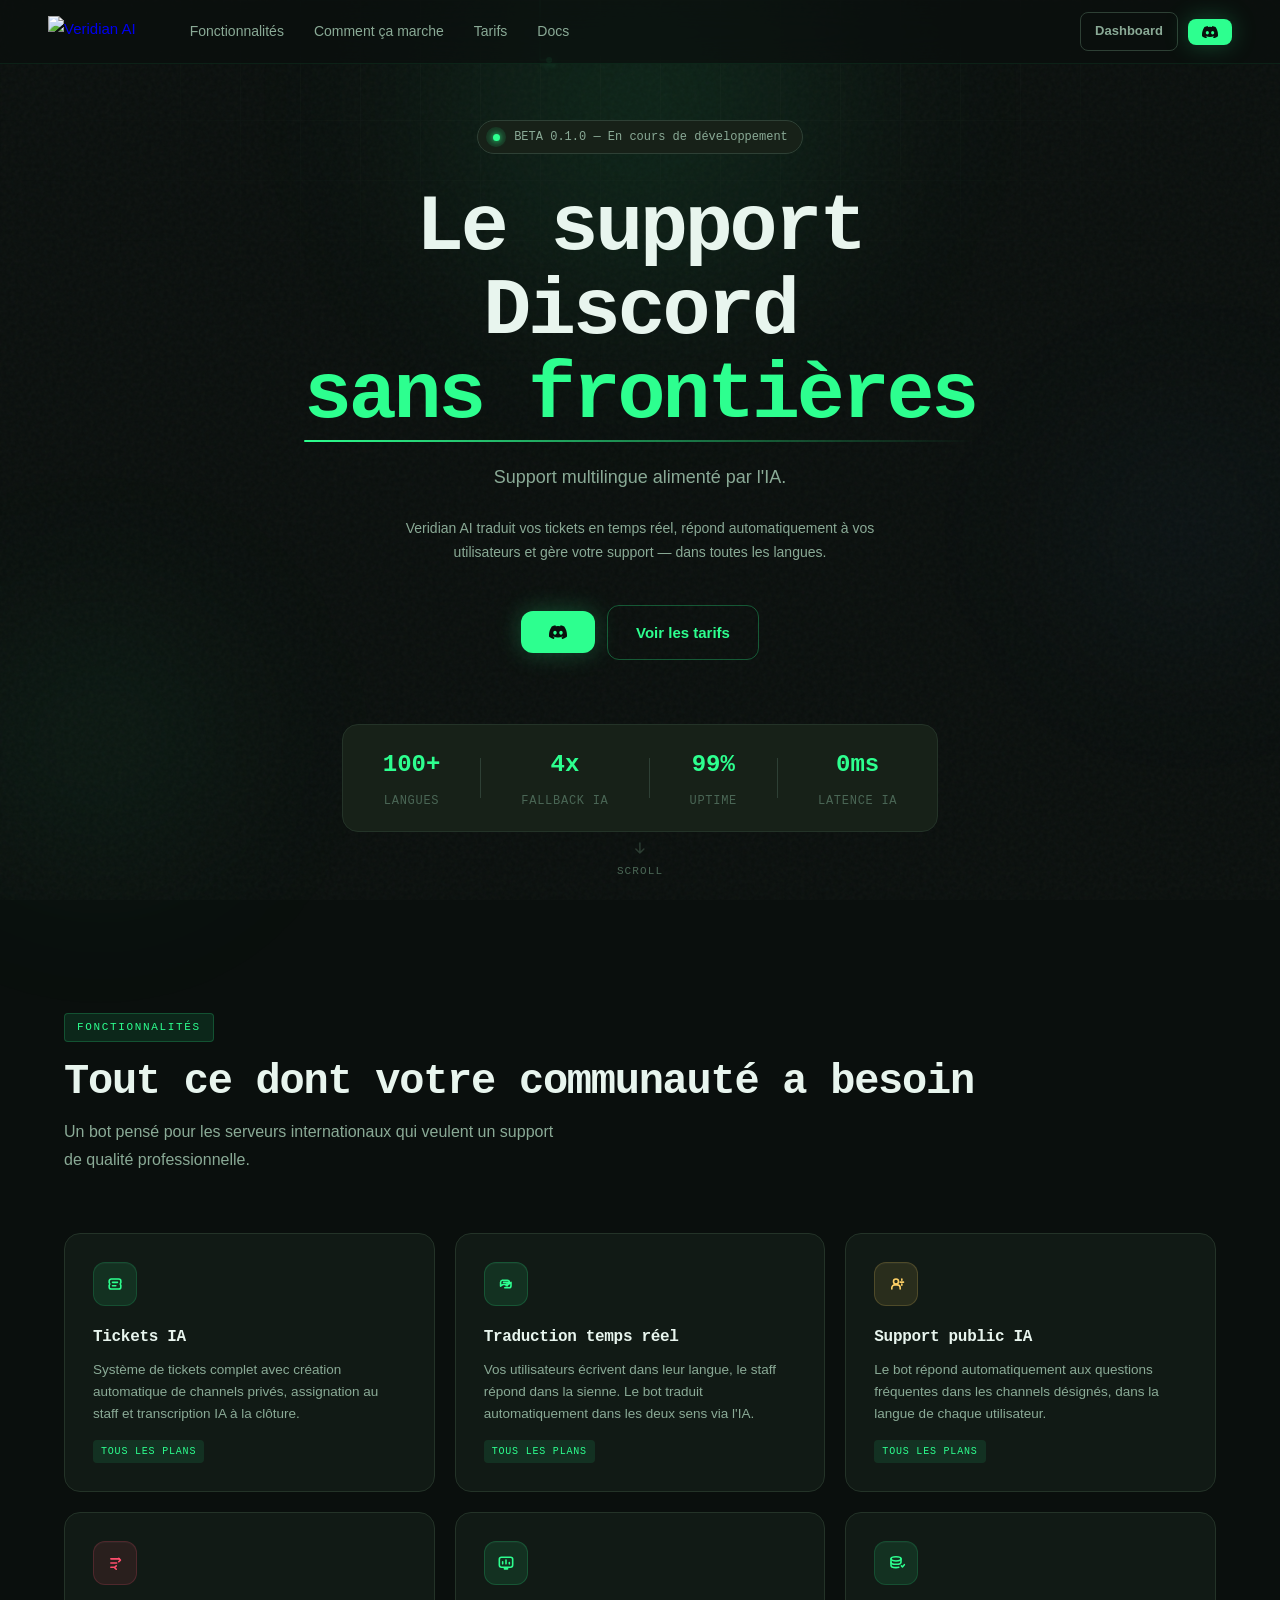
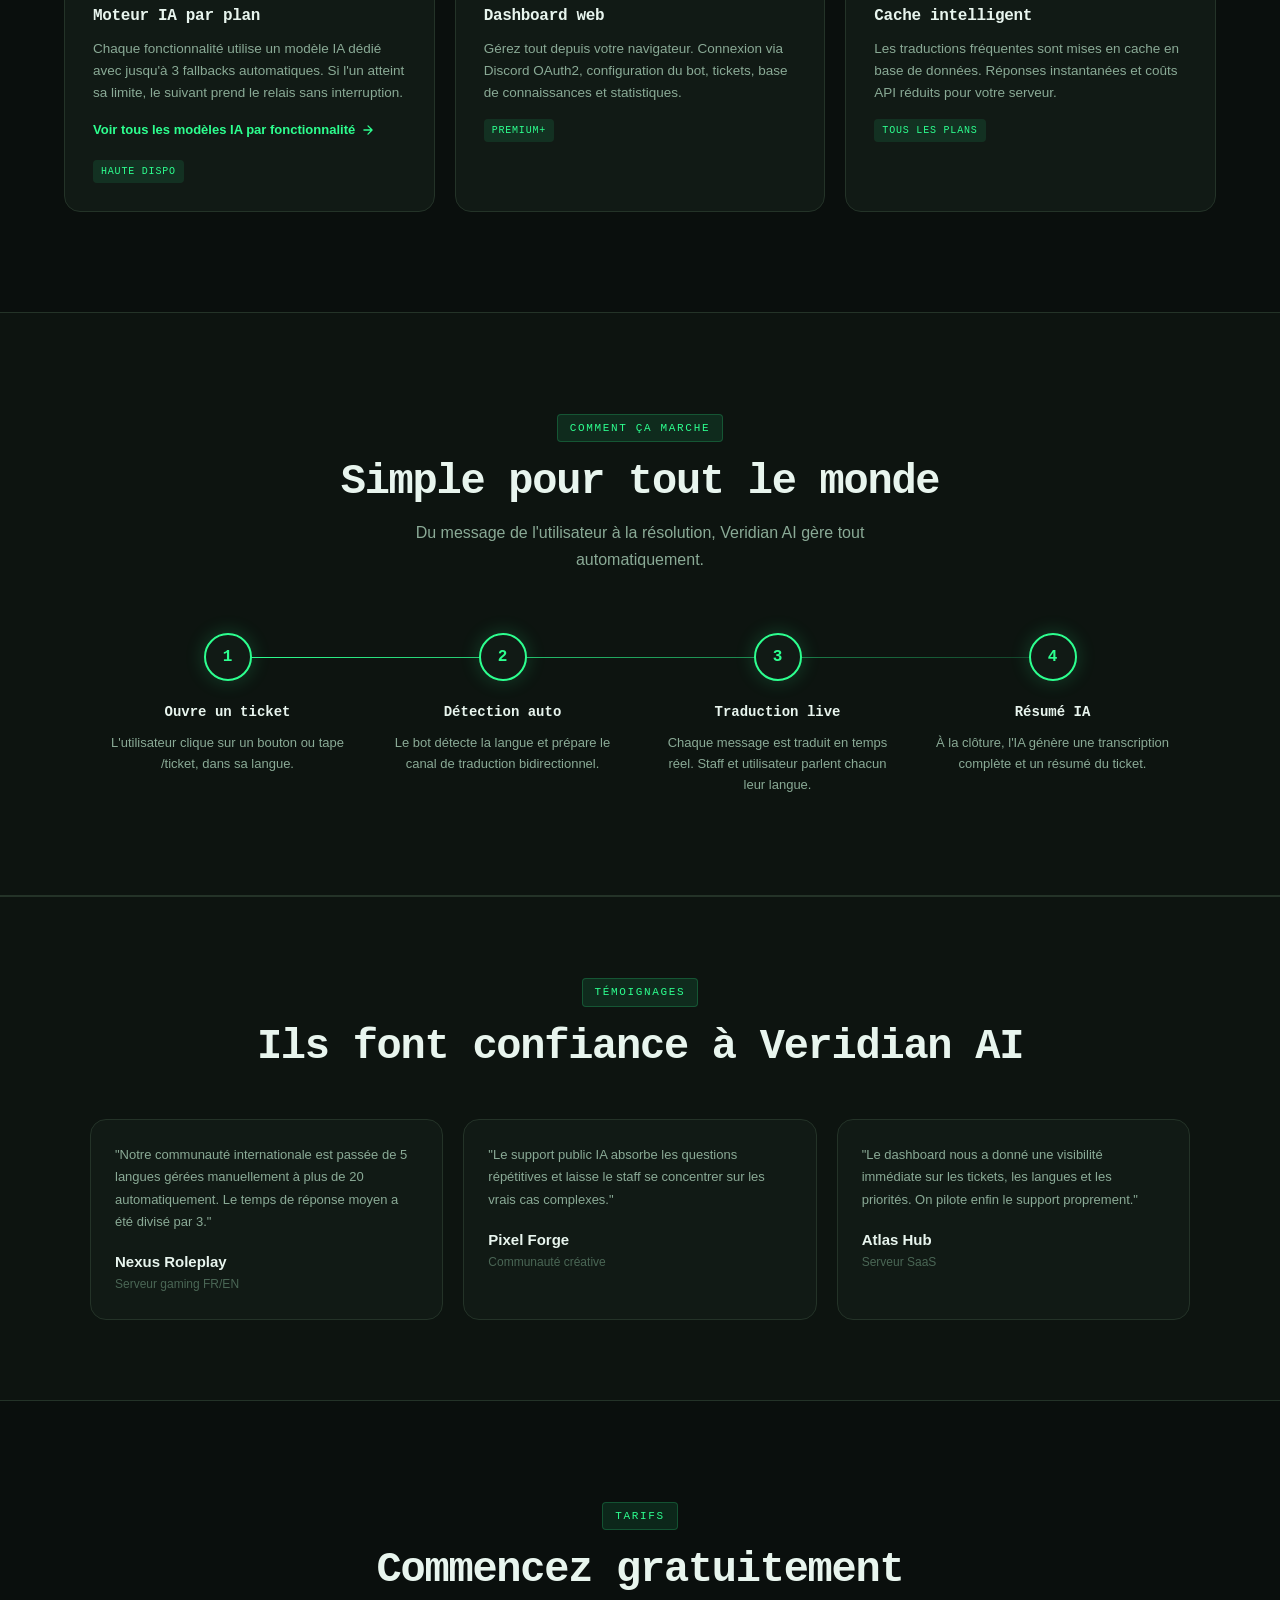
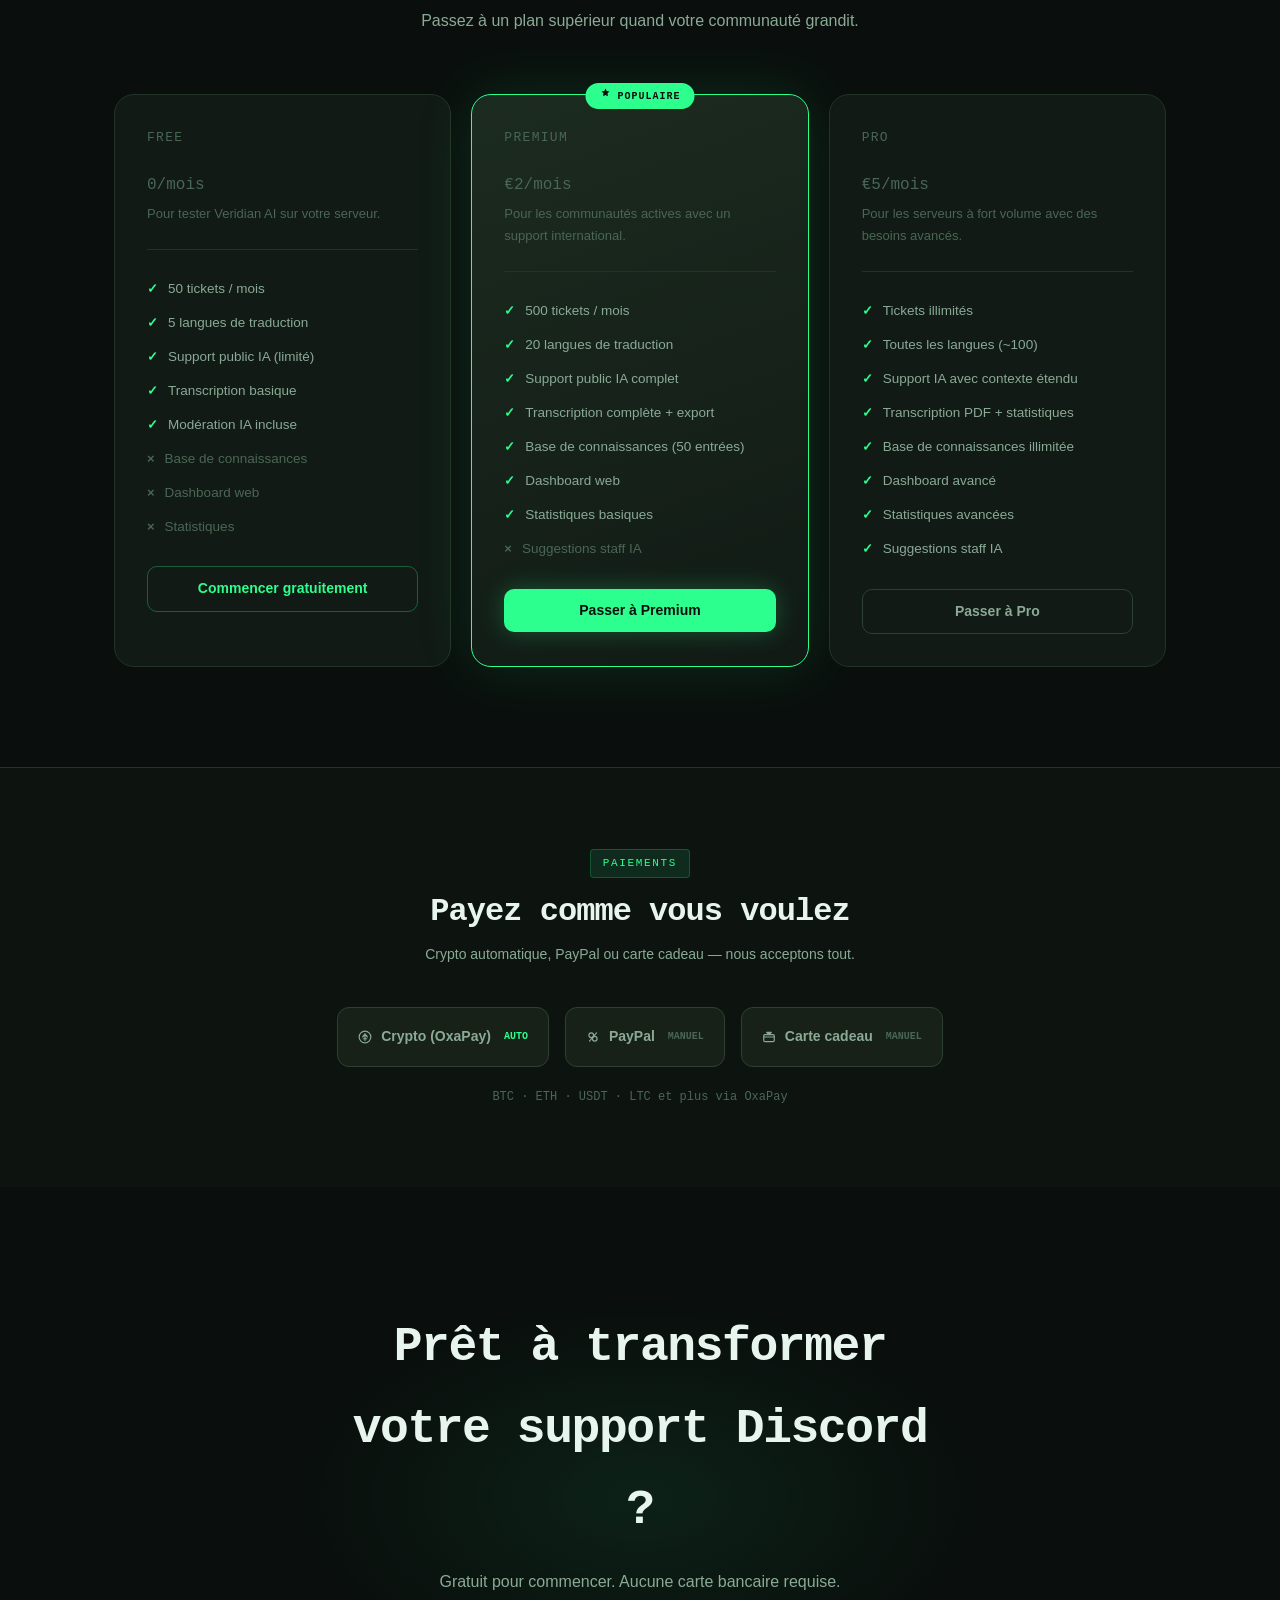
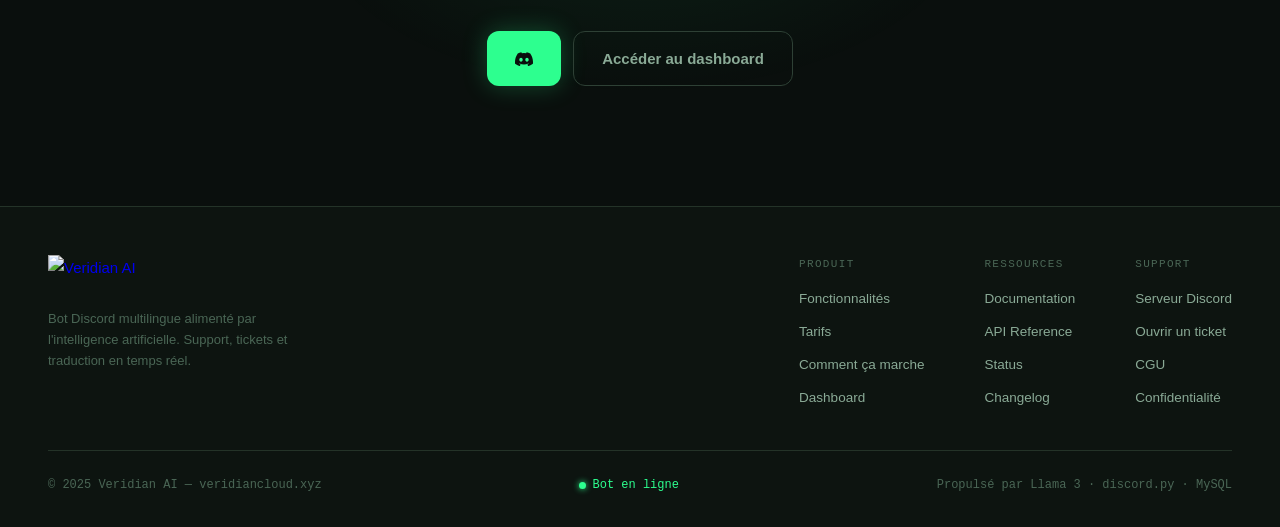
==== commit f87eeeab: "Add social proof section to landing page" ====
--- a/web/index.html
+++ b/web/index.html
@@ -240,6 +240,39 @@
     </div>
   </section>
 
+  <!-- ── SOCIAL PROOF ── -->
+  <section style="padding:80px 24px;background:var(--bg2);border-top:1px solid var(--border);border-bottom:1px solid var(--border)">
+    <div style="max-width:1100px;margin:0 auto">
+      <div style="text-align:center;margin-bottom:48px" class="reveal">
+        <div class="section-label">TÉMOIGNAGES</div>
+        <h2 class="section-title">Ils font confiance à Veridian AI</h2>
+      </div>
+      <div class="reveal social-proof-grid">
+        <div style="background:var(--bg3);border:1px solid var(--border);border-radius:16px;padding:24px">
+          <div style="font-size:13px;color:var(--text2);line-height:1.7;margin-bottom:16px">
+            "Notre communauté internationale est passée de 5 langues gérées manuellement à plus de 20 automatiquement. Le temps de réponse moyen a été divisé par 3."
+          </div>
+          <div style="font-weight:700">Nexus Roleplay</div>
+          <div style="color:var(--text3);font-size:12px">Serveur gaming FR/EN</div>
+        </div>
+        <div style="background:var(--bg3);border:1px solid var(--border);border-radius:16px;padding:24px">
+          <div style="font-size:13px;color:var(--text2);line-height:1.7;margin-bottom:16px">
+            "Le support public IA absorbe les questions répétitives et laisse le staff se concentrer sur les vrais cas complexes."
+          </div>
+          <div style="font-weight:700">Pixel Forge</div>
+          <div style="color:var(--text3);font-size:12px">Communauté créative</div>
+        </div>
+        <div style="background:var(--bg3);border:1px solid var(--border);border-radius:16px;padding:24px">
+          <div style="font-size:13px;color:var(--text2);line-height:1.7;margin-bottom:16px">
+            "Le dashboard nous a donné une visibilité immédiate sur les tickets, les langues et les priorités. On pilote enfin le support proprement."
+          </div>
+          <div style="font-weight:700">Atlas Hub</div>
+          <div style="color:var(--text3);font-size:12px">Serveur SaaS</div>
+        </div>
+      </div>
+    </div>
+  </section>
+
   <!-- ── PRICING ── -->
   <section class="pricing" id="pricing">
     <div class="reveal" style="text-align:center">
--- a/web/css/style.css
+++ b/web/css/style.css
@@ -0,0 +1,881 @@
+@import url('https://fonts.googleapis.com/css2?family=Space+Mono:ital,wght@0,400;0,700;1,400&family=DM+Sans:wght@300;400;500;600;700&display=swap');
+
+:root {
+  --bg:         #0a0f0d;
+  --bg2:        #0d1410;
+  --bg3:        #111a15;
+  --surface:    #172118;
+  --surface2:   #1c2b1f;
+  --border:     #243328;
+  --border2:    #2e4035;
+  --accent:     #2dff8f;
+  --accent2:    #1adb72;
+  --accent3:    #0fb85a;
+  --accent-dim: rgba(45,255,143,0.10);
+  --accent-glow:rgba(45,255,143,0.20);
+  --text:       #e8f5ee;
+  --text2:      #8aaa96;
+  --text3:      #4a6655;
+  --red:        #ff4d6d;
+  --red-dim:    rgba(255,77,109,0.10);
+  --yellow:     #ffd166;
+  --yellow-dim: rgba(255,209,102,0.10);
+  --blue:       #2dff8f;
+  --blue-dim:   rgba(45, 255, 143, 0.10);
+}
+
+*, *::before, *::after { box-sizing: border-box; margin: 0; padding: 0; }
+
+html { scroll-behavior: smooth; }
+
+body {
+  background: var(--bg);
+  color: var(--text);
+  font-family: 'DM Sans', sans-serif;
+  font-size: 15px;
+  line-height: 1.7;
+  overflow-x: hidden;
+}
+
+/* ── NOISE ── */
+body::before {
+  content: '';
+  position: fixed;
+  inset: 0;
+  background-image: url("data:image/svg+xml,%3Csvg viewBox='0 0 256 256' xmlns='http://www.w3.org/2000/svg'%3E%3Cfilter id='n'%3E%3CfeTurbulence type='fractalNoise' baseFrequency='0.85' numOctaves='4' stitchTiles='stitch'/%3E%3C/filter%3E%3Crect width='100%25' height='100%25' filter='url(%23n)' opacity='0.04'/%3E%3C/svg%3E");
+  pointer-events: none;
+  z-index: 0;
+}
+
+/* ── GRID BG ── */
+body::after {
+  content: '';
+  position: fixed;
+  inset: 0;
+  background-image:
+    linear-gradient(var(--border) 1px, transparent 1px),
+    linear-gradient(90deg, var(--border) 1px, transparent 1px);
+  background-size: 60px 60px;
+  opacity: 0.3;
+  pointer-events: none;
+  z-index: 0;
+  mask-image: radial-gradient(ellipse 80% 60% at 50% 0%, black 0%, transparent 70%);
+}
+
+/* ── GLOW ORBS ── */
+.orb {
+  position: absolute;
+  border-radius: 50%;
+  filter: blur(80px);
+  pointer-events: none;
+  z-index: 0;
+}
+.orb-1 {
+  width: 600px; height: 600px;
+  background: radial-gradient(circle, rgba(45,255,143,0.12) 0%, transparent 70%);
+  top: -200px; left: 50%;
+  transform: translateX(-50%);
+  animation: orb-drift 8s ease-in-out infinite;
+}
+.orb-2 {
+  width: 400px; height: 400px;
+  background: radial-gradient(circle, rgba(45,255,143,0.07) 0%, transparent 70%);
+  top: 60vh; left: -100px;
+  animation: orb-drift 10s ease-in-out infinite reverse;
+}
+.orb-3 {
+  width: 350px; height: 350px;
+  background: radial-gradient(circle, rgba(77,166,255,0.06) 0%, transparent 70%);
+  top: 40vh; right: -80px;
+  animation: orb-drift 12s ease-in-out infinite;
+}
+@keyframes orb-drift {
+  0%, 100% { transform: translateY(0) translateX(-50%); }
+  50% { transform: translateY(30px) translateX(-50%); }
+}
+.orb-2 { animation: orb-drift2 10s ease-in-out infinite; }
+.orb-3 { animation: orb-drift3 12s ease-in-out infinite; }
+@keyframes orb-drift2 {
+  0%, 100% { transform: translateY(0); }
+  50% { transform: translateY(-20px); }
+}
+@keyframes orb-drift3 {
+  0%, 100% { transform: translateY(0); }
+  50% { transform: translateY(25px); }
+}
+
+/* ── NAVBAR ── */
+.navbar {
+  position: fixed;
+  top: 0; left: 0; right: 0;
+  z-index: 1000;
+  display: flex;
+  align-items: center;
+  padding: 0 48px;
+  height: 64px;
+  background: rgba(10, 15, 13, 0.7);
+  backdrop-filter: blur(20px);
+  -webkit-backdrop-filter: blur(20px);
+  border-bottom: 1px solid rgba(45,255,143,0.08);
+  transition: background 0.3s;
+}
+.nav-logo {
+  display: flex;
+  align-items: center;
+  gap: 10px;
+  text-decoration: none;
+}
+.logo-mark {
+  width: 34px; height: 34px;
+  background: var(--accent);
+  border-radius: 9px;
+  position: relative;
+  overflow: hidden;
+  flex-shrink: 0;
+}
+.logo-mark::after {
+  content: '';
+  position: absolute;
+  width: 20px; height: 20px;
+  background: var(--bg);
+  border-radius: 50%;
+  top: 7px; left: 7px;
+}
+.logo-mark::before {
+  content: '';
+  position: absolute;
+  width: 9px; height: 9px;
+  background: var(--accent);
+  border-radius: 50%;
+  top: 12px; left: 12px;
+  z-index: 1;
+}
+.logo-wordmark {
+  font-family: 'Space Mono', monospace;
+  font-size: 14px;
+  font-weight: 700;
+  color: var(--text);
+  letter-spacing: -0.02em;
+}
+.logo-wordmark span { color: var(--accent); }
+
+.nav-links {
+  display: flex;
+  align-items: center;
+  gap: 2px;
+  margin-left: 40px;
+}
+.nav-link {
+  padding: 7px 14px;
+  border-radius: 8px;
+  color: var(--text2);
+  font-size: 14px;
+  font-weight: 500;
+  text-decoration: none;
+  transition: all 0.15s;
+}
+.nav-link:hover { background: var(--surface); color: var(--text); }
+
+.nav-right {
+  margin-left: auto;
+  display: flex;
+  align-items: center;
+  gap: 10px;
+}
+
+/* ── BUTTONS ── */
+.btn {
+  display: inline-flex;
+  align-items: center;
+  gap: 7px;
+  padding: 10px 20px;
+  border-radius: 10px;
+  font-family: 'DM Sans', sans-serif;
+  font-size: 14px;
+  font-weight: 600;
+  text-decoration: none;
+  cursor: pointer;
+  border: none;
+  transition: all 0.2s;
+  position: relative;
+  z-index: 1;
+}
+.btn-primary {
+  background: var(--accent);
+  color: var(--bg);
+  box-shadow: 0 0 24px rgba(45,255,143,0.25);
+}
+.btn-primary:hover {
+  background: var(--accent2);
+  box-shadow: 0 0 36px rgba(45,255,143,0.4);
+  transform: translateY(-1px);
+}
+.btn-ghost {
+  background: transparent;
+  color: var(--text2);
+  border: 1px solid var(--border2);
+}
+.btn-ghost:hover {
+  background: var(--surface);
+  color: var(--text);
+  border-color: var(--accent-glow);
+}
+.btn-outline {
+  background: transparent;
+  color: var(--accent);
+  border: 1px solid rgba(45,255,143,0.3);
+}
+.btn-outline:hover {
+  background: var(--accent-dim);
+  border-color: var(--accent);
+  box-shadow: 0 0 20px rgba(45,255,143,0.15);
+}
+.btn-lg { padding: 14px 28px; font-size: 15px; border-radius: 12px; }
+.btn-sm { padding: 7px 14px; font-size: 13px; border-radius: 8px; }
+
+/* ── SECTIONS ── */
+section { position: relative; z-index: 1; }
+
+/* ── HERO ── */
+.hero {
+  min-height: 100vh;
+  display: flex;
+  flex-direction: column;
+  align-items: center;
+  justify-content: center;
+  text-align: center;
+  padding: 120px 24px 80px;
+  position: relative;
+  overflow: hidden;
+}
+
+.hero-badge {
+  display: inline-flex;
+  align-items: center;
+  gap: 8px;
+  background: var(--surface);
+  border: 1px solid var(--border2);
+  border-radius: 100px;
+  padding: 6px 14px 6px 8px;
+  font-size: 12px;
+  font-family: 'Space Mono', monospace;
+  color: var(--text2);
+  margin-bottom: 32px;
+  animation: badge-glow 3s ease-in-out infinite;
+}
+.hero-badge-dot {
+  width: 20px; height: 20px;
+  background: var(--accent-dim);
+  border-radius: 50%;
+  display: flex;
+  align-items: center;
+  justify-content: center;
+}
+.hero-badge-dot::after {
+  content: '';
+  width: 7px; height: 7px;
+  background: var(--accent);
+  border-radius: 50%;
+  box-shadow: 0 0 6px var(--accent);
+  animation: pulse 2s ease-in-out infinite;
+}
+@keyframes pulse {
+  0%, 100% { transform: scale(1); opacity: 1; }
+  50% { transform: scale(1.3); opacity: 0.7; }
+}
+@keyframes badge-glow {
+  0%, 100% { box-shadow: none; }
+  50% { box-shadow: 0 0 20px rgba(45,255,143,0.1); }
+}
+
+.hero-title {
+  font-family: 'Space Mono', monospace;
+  font-size: clamp(42px, 7vw, 80px);
+  font-weight: 700;
+  line-height: 1.05;
+  letter-spacing: -0.04em;
+  color: var(--text);
+  margin-bottom: 24px;
+  max-width: 800px;
+}
+.hero-title .line-accent {
+  color: var(--accent);
+  position: relative;
+  display: inline-block;
+}
+.hero-title .line-accent::after {
+  content: '';
+  position: absolute;
+  bottom: -4px; left: 0; right: 0;
+  height: 2px;
+  background: linear-gradient(90deg, var(--accent), transparent);
+  border-radius: 2px;
+}
+
+.hero-sub {
+  font-size: clamp(15px, 2vw, 18px);
+  color: var(--text2);
+  max-width: 540px;
+  margin-bottom: 40px;
+  font-weight: 400;
+  line-height: 1.7;
+}
+
+.hero-actions {
+  display: flex;
+  align-items: center;
+  gap: 12px;
+  flex-wrap: wrap;
+  justify-content: center;
+  margin-bottom: 64px;
+}
+
+.hero-stats {
+  display: flex;
+  align-items: center;
+  gap: 40px;
+  padding: 20px 40px;
+  background: var(--surface);
+  border: 1px solid var(--border);
+  border-radius: 16px;
+  flex-wrap: wrap;
+  justify-content: center;
+}
+.hero-stat-item { text-align: center; }
+.hero-stat-value {
+  font-family: 'Space Mono', monospace;
+  font-size: 24px;
+  font-weight: 700;
+  color: var(--accent);
+  display: block;
+}
+.hero-stat-label {
+  font-size: 12px;
+  color: var(--text3);
+  font-family: 'Space Mono', monospace;
+  letter-spacing: 0.06em;
+}
+.hero-stat-sep {
+  width: 1px;
+  height: 40px;
+  background: var(--border2);
+}
+
+/* ── SCROLL INDICATOR ── */
+.scroll-hint {
+  position: absolute;
+  bottom: 32px;
+  left: 50%;
+  transform: translateX(-50%);
+  display: flex;
+  flex-direction: column;
+  align-items: center;
+  gap: 6px;
+  color: var(--text3);
+  font-size: 11px;
+  font-family: 'Space Mono', monospace;
+  letter-spacing: 0.1em;
+  animation: scroll-bounce 2s ease-in-out infinite;
+}
+.scroll-hint svg { opacity: 0.5; }
+@keyframes scroll-bounce {
+  0%, 100% { transform: translateX(-50%) translateY(0); }
+  50% { transform: translateX(-50%) translateY(6px); }
+}
+
+/* ── FEATURES ── */
+.features {
+  padding: 100px 24px;
+  max-width: 1200px;
+  margin: 0 auto;
+}
+.section-label {
+  display: inline-block;
+  font-family: 'Space Mono', monospace;
+  font-size: 11px;
+  letter-spacing: 0.15em;
+  color: var(--accent);
+  text-transform: uppercase;
+  background: var(--accent-dim);
+  border: 1px solid rgba(45,255,143,0.2);
+  padding: 4px 12px;
+  border-radius: 4px;
+  margin-bottom: 16px;
+}
+.section-title {
+  font-family: 'Space Mono', monospace;
+  font-size: clamp(28px, 4vw, 42px);
+  font-weight: 700;
+  letter-spacing: -0.03em;
+  color: var(--text);
+  margin-bottom: 12px;
+  line-height: 1.15;
+}
+.section-sub {
+  font-size: 16px;
+  color: var(--text2);
+  max-width: 500px;
+  margin-bottom: 60px;
+}
+
+.features-grid {
+  display: grid;
+  grid-template-columns: repeat(3, 1fr);
+  gap: 20px;
+}
+.feature-card {
+  background: var(--bg3);
+  border: 1px solid var(--border);
+  border-radius: 16px;
+  padding: 28px;
+  transition: all 0.25s;
+  cursor: default;
+  position: relative;
+  overflow: hidden;
+}
+.feature-card::before {
+  content: '';
+  position: absolute;
+  top: 0; left: 0; right: 0;
+  height: 1px;
+  background: linear-gradient(90deg, transparent, var(--accent-glow), transparent);
+  opacity: 0;
+  transition: opacity 0.3s;
+}
+.feature-card:hover {
+  border-color: var(--border2);
+  transform: translateY(-4px);
+  box-shadow: 0 20px 60px rgba(0,0,0,0.4), 0 0 40px rgba(45,255,143,0.05);
+}
+.feature-card:hover::before { opacity: 1; }
+
+.feature-icon {
+  width: 44px; height: 44px;
+  background: var(--accent-dim);
+  border: 1px solid rgba(45,255,143,0.15);
+  border-radius: 12px;
+  display: flex;
+  align-items: center;
+  justify-content: center;
+  color: var(--accent);
+  font-size: 20px;
+  margin-bottom: 18px;
+  box-shadow: inset 0 1px 0 rgba(255,255,255,0.03);
+}
+.feature-icon svg {
+  width: 20px;
+  height: 20px;
+  overflow: visible;
+}
+.feature-icon.tone-blue {
+  background: var(--blue-dim);
+  border-color: rgba(45, 255, 143, 0.18);
+  color: var(--blue);
+}
+.feature-icon.tone-yellow {
+  background: var(--yellow-dim);
+  border-color: rgba(255,209,102,0.18);
+  color: var(--yellow);
+}
+.feature-icon.tone-red {
+  background: var(--red-dim);
+  border-color: rgba(255,77,109,0.18);
+  color: var(--red);
+}
+.feature-title {
+  font-size: 16px;
+  font-weight: 700;
+  color: var(--text);
+  margin-bottom: 8px;
+  font-family: 'Space Mono', monospace;
+  letter-spacing: -0.02em;
+}
+.feature-desc {
+  font-size: 13.5px;
+  color: var(--text2);
+  line-height: 1.65;
+}
+.feature-tag {
+  display: inline-block;
+  margin-top: 14px;
+  font-size: 10px;
+  font-family: 'Space Mono', monospace;
+  color: var(--accent);
+  background: var(--accent-dim);
+  padding: 3px 8px;
+  border-radius: 4px;
+  letter-spacing: 0.08em;
+}
+
+/* ── HOW IT WORKS ── */
+.how {
+  padding: 100px 24px;
+  background: var(--bg2);
+  border-top: 1px solid var(--border);
+  border-bottom: 1px solid var(--border);
+}
+.how-inner {
+  max-width: 1100px;
+  margin: 0 auto;
+}
+.how-steps {
+  display: grid;
+  grid-template-columns: repeat(4, 1fr);
+  gap: 0;
+  margin-top: 60px;
+  position: relative;
+}
+.how-steps::before {
+  content: '';
+  position: absolute;
+  top: 24px;
+  left: calc(12.5% + 20px);
+  right: calc(12.5% + 20px);
+  height: 1px;
+  background: linear-gradient(90deg, var(--accent), rgba(45,255,143,0.2));
+}
+.how-step {
+  display: flex;
+  flex-direction: column;
+  align-items: center;
+  text-align: center;
+  padding: 0 20px;
+}
+.step-num {
+  width: 48px; height: 48px;
+  background: var(--bg3);
+  border: 2px solid var(--accent);
+  border-radius: 50%;
+  display: flex;
+  align-items: center;
+  justify-content: center;
+  font-family: 'Space Mono', monospace;
+  font-weight: 700;
+  font-size: 16px;
+  color: var(--accent);
+  margin-bottom: 20px;
+  position: relative;
+  z-index: 1;
+  box-shadow: 0 0 20px rgba(45,255,143,0.2);
+}
+.step-title {
+  font-size: 14px;
+  font-weight: 700;
+  color: var(--text);
+  margin-bottom: 8px;
+  font-family: 'Space Mono', monospace;
+}
+.step-desc {
+  font-size: 13px;
+  color: var(--text2);
+  line-height: 1.6;
+}
+
+/* ── PRICING ── */
+.pricing {
+  padding: 100px 24px;
+  max-width: 1100px;
+  margin: 0 auto;
+}
+.pricing-grid {
+  display: grid;
+  grid-template-columns: repeat(3, 1fr);
+  gap: 20px;
+  margin-top: 60px;
+}
+.pricing-card {
+  background: var(--bg3);
+  border: 1px solid var(--border);
+  border-radius: 20px;
+  padding: 32px;
+  position: relative;
+  transition: all 0.3s;
+}
+.pricing-card:hover {
+  transform: translateY(-6px);
+  border-color: rgba(45,255,143,0.35);
+  box-shadow: 0 0 40px rgba(45,255,143,0.12), 0 8px 32px rgba(0,0,0,0.3);
+}
+.pricing-card.featured {
+  border-color: var(--accent);
+  background: linear-gradient(160deg, var(--surface2), var(--bg3));
+  box-shadow: 0 0 60px rgba(45,255,143,0.12);
+}
+.pricing-card.featured:hover {
+  box-shadow: 0 0 80px rgba(45,255,143,0.22), 0 8px 40px rgba(45,255,143,0.1);
+  border-color: var(--accent);
+}
+
+/* ── FEATURE DETAIL LINK ── */
+.feature-detail-link {
+  display: inline-flex;
+  align-items: center;
+  gap: 6px;
+  color: var(--accent);
+  font-size: 13px;
+  font-weight: 600;
+  text-decoration: none;
+  margin-top: 14px;
+  margin-bottom: 2px;
+  padding-bottom: 2px;
+  border-bottom: 1px solid transparent;
+  transition: border-color 0.2s, gap 0.2s;
+  cursor: pointer;
+}
+.feature-detail-link:hover {
+  border-bottom-color: var(--accent);
+  gap: 10px;
+}
+.featured-badge {
+  position: absolute;
+  top: -12px;
+  left: 50%;
+  transform: translateX(-50%);
+  background: var(--accent);
+  color: var(--bg);
+  font-family: 'Space Mono', monospace;
+  font-size: 10px;
+  font-weight: 700;
+  padding: 4px 14px;
+  border-radius: 20px;
+  letter-spacing: 0.1em;
+  white-space: nowrap;
+}
+.plan-name {
+  font-family: 'Space Mono', monospace;
+  font-size: 13px;
+  letter-spacing: 0.1em;
+  color: var(--text3);
+  text-transform: uppercase;
+  margin-bottom: 8px;
+}
+.plan-price {
+  font-family: 'Space Mono', monospace;
+  font-size: 42px;
+  font-weight: 700;
+  color: var(--text);
+  letter-spacing: -0.04em;
+  line-height: 1;
+  margin-bottom: 4px;
+}
+.plan-price sup {
+  font-size: 20px;
+  vertical-align: super;
+  color: var(--text2);
+}
+.plan-price span {
+  font-size: 16px;
+  color: var(--text3);
+  font-weight: 400;
+  letter-spacing: 0;
+}
+.plan-desc {
+  font-size: 13px;
+  color: var(--text3);
+  margin-bottom: 28px;
+  padding-bottom: 24px;
+  border-bottom: 1px solid var(--border);
+}
+.plan-features { list-style: none; display: flex; flex-direction: column; gap: 11px; margin-bottom: 28px; }
+.plan-features li {
+  display: flex;
+  align-items: center;
+  gap: 10px;
+  font-size: 13.5px;
+  color: var(--text2);
+}
+.plan-features li::before {
+  content: '✓';
+  color: var(--accent);
+  font-weight: 700;
+  font-size: 13px;
+  flex-shrink: 0;
+}
+.plan-features li.dim { color: var(--text3); }
+.plan-features li.dim::before { content: '×'; color: var(--text3); }
+
+/* ── PAYMENT METHODS ── */
+.payments {
+  padding: 80px 24px;
+  background: var(--bg2);
+  border-top: 1px solid var(--border);
+}
+.payments-inner {
+  max-width: 900px;
+  margin: 0 auto;
+  text-align: center;
+}
+.payment-methods {
+  display: flex;
+  align-items: center;
+  justify-content: center;
+  gap: 16px;
+  margin-top: 40px;
+  flex-wrap: wrap;
+}
+.payment-pill {
+  display: flex;
+  align-items: center;
+  gap: 9px;
+  background: var(--surface);
+  border: 1px solid var(--border2);
+  border-radius: 12px;
+  padding: 12px 20px;
+  font-size: 14px;
+  font-weight: 600;
+  color: var(--text2);
+  transition: all 0.2s;
+}
+.payment-pill:hover {
+  border-color: var(--accent);
+  color: var(--text);
+  background: var(--surface2);
+  box-shadow: 0 0 20px rgba(45,255,143,0.08);
+}
+.payment-pill .pill-icon { font-size: 20px; }
+
+/* ── CTA ── */
+.cta {
+  padding: 120px 24px;
+  text-align: center;
+  position: relative;
+  overflow: hidden;
+}
+.cta-glow {
+  position: absolute;
+  width: 700px; height: 400px;
+  background: radial-gradient(ellipse, rgba(45,255,143,0.08) 0%, transparent 70%);
+  top: 50%;
+  left: 50%;
+  transform: translate(-50%, -50%);
+  pointer-events: none;
+}
+.cta-title {
+  font-family: 'Space Mono', monospace;
+  font-size: clamp(28px, 4vw, 48px);
+  font-weight: 700;
+  letter-spacing: -0.03em;
+  color: var(--text);
+  margin-bottom: 16px;
+  max-width: 600px;
+  margin-left: auto;
+  margin-right: auto;
+}
+.cta-sub {
+  color: var(--text2);
+  font-size: 16px;
+  margin-bottom: 36px;
+}
+
+/* ── FOOTER ── */
+footer {
+  background: var(--bg2);
+  border-top: 1px solid var(--border);
+  padding: 48px 48px 32px;
+  position: relative;
+  z-index: 1;
+}
+.footer-inner {
+  max-width: 1200px;
+  margin: 0 auto;
+}
+.footer-top {
+  display: flex;
+  justify-content: space-between;
+  align-items: flex-start;
+  gap: 40px;
+  margin-bottom: 40px;
+  flex-wrap: wrap;
+}
+.footer-brand { max-width: 260px; }
+.footer-tagline {
+  font-size: 13px;
+  color: var(--text3);
+  margin-top: 10px;
+  line-height: 1.6;
+}
+.footer-links-group { display: flex; gap: 60px; flex-wrap: wrap; }
+.footer-col { display: flex; flex-direction: column; gap: 10px; }
+.footer-col-title {
+  font-family: 'Space Mono', monospace;
+  font-size: 11px;
+  letter-spacing: 0.12em;
+  color: var(--text3);
+  text-transform: uppercase;
+  margin-bottom: 4px;
+}
+.footer-col a {
+  color: var(--text2);
+  text-decoration: none;
+  font-size: 13.5px;
+  transition: color 0.15s;
+}
+.footer-col a:hover { color: var(--accent); }
+.footer-bottom {
+  display: flex;
+  align-items: center;
+  justify-content: space-between;
+  padding-top: 24px;
+  border-top: 1px solid var(--border);
+  font-size: 12px;
+  color: var(--text3);
+  font-family: 'Space Mono', monospace;
+  flex-wrap: wrap;
+  gap: 10px;
+}
+.footer-status {
+  display: flex;
+  align-items: center;
+  gap: 6px;
+  color: var(--accent);
+}
+.footer-status::before {
+  content: '';
+  width: 7px; height: 7px;
+  background: var(--accent);
+  border-radius: 50%;
+  box-shadow: 0 0 6px var(--accent);
+  animation: pulse 2s ease-in-out infinite;
+}
+
+/* ── ANIMATIONS ── */
+.reveal {
+  opacity: 0;
+  transform: translateY(24px);
+  transition: opacity 0.6s ease, transform 0.6s ease;
+}
+.reveal.visible {
+  opacity: 1;
+  transform: translateY(0);
+}
+.reveal-delay-1 { transition-delay: 0.1s; }
+.reveal-delay-2 { transition-delay: 0.2s; }
+.reveal-delay-3 { transition-delay: 0.3s; }
+.reveal-delay-4 { transition-delay: 0.4s; }
+.reveal-delay-5 { transition-delay: 0.5s; }
+
+.social-proof-grid {
+  display: grid;
+  grid-template-columns: repeat(3, minmax(0, 1fr));
+  gap: 20px;
+}
+
+/* ── SCROLLBAR ── */
+::-webkit-scrollbar { width: 6px; }
+::-webkit-scrollbar-track { background: var(--bg2); }
+::-webkit-scrollbar-thumb { background: var(--border2); border-radius: 3px; }
+::-webkit-scrollbar-thumb:hover { background: var(--accent); }
+
+/* ── RESPONSIVE ── */
+@media (max-width: 900px) {
+  .navbar { padding: 0 20px; }
+  .nav-links { display: none; }
+  .features-grid, .pricing-grid { grid-template-columns: 1fr; }
+  .social-proof-grid { grid-template-columns: 1fr; }
+  .how-steps { grid-template-columns: repeat(2, 1fr); }
+  .how-steps::before { display: none; }
+  .hero-stats { gap: 24px; }
+  .hero-stat-sep { display: none; }
+  footer { padding: 40px 20px 24px; }
+  .footer-top { flex-direction: column; }
+}
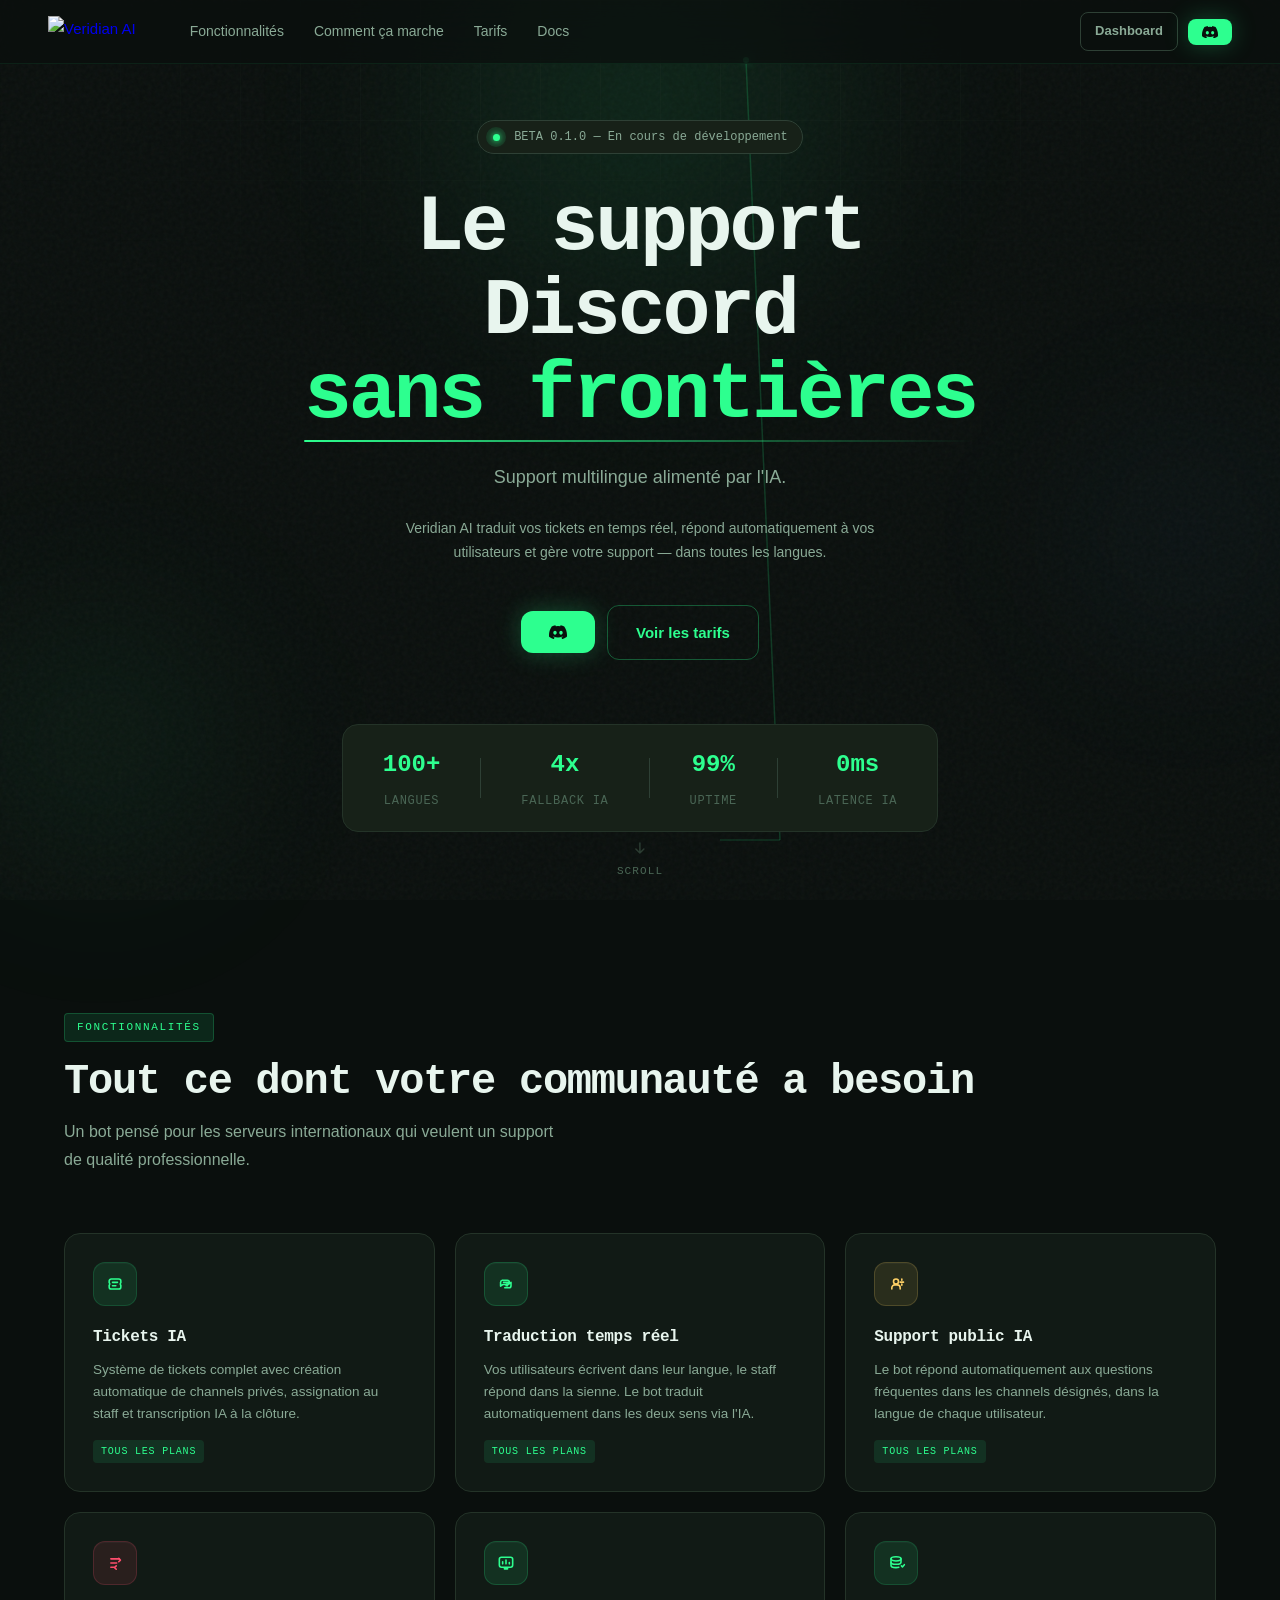
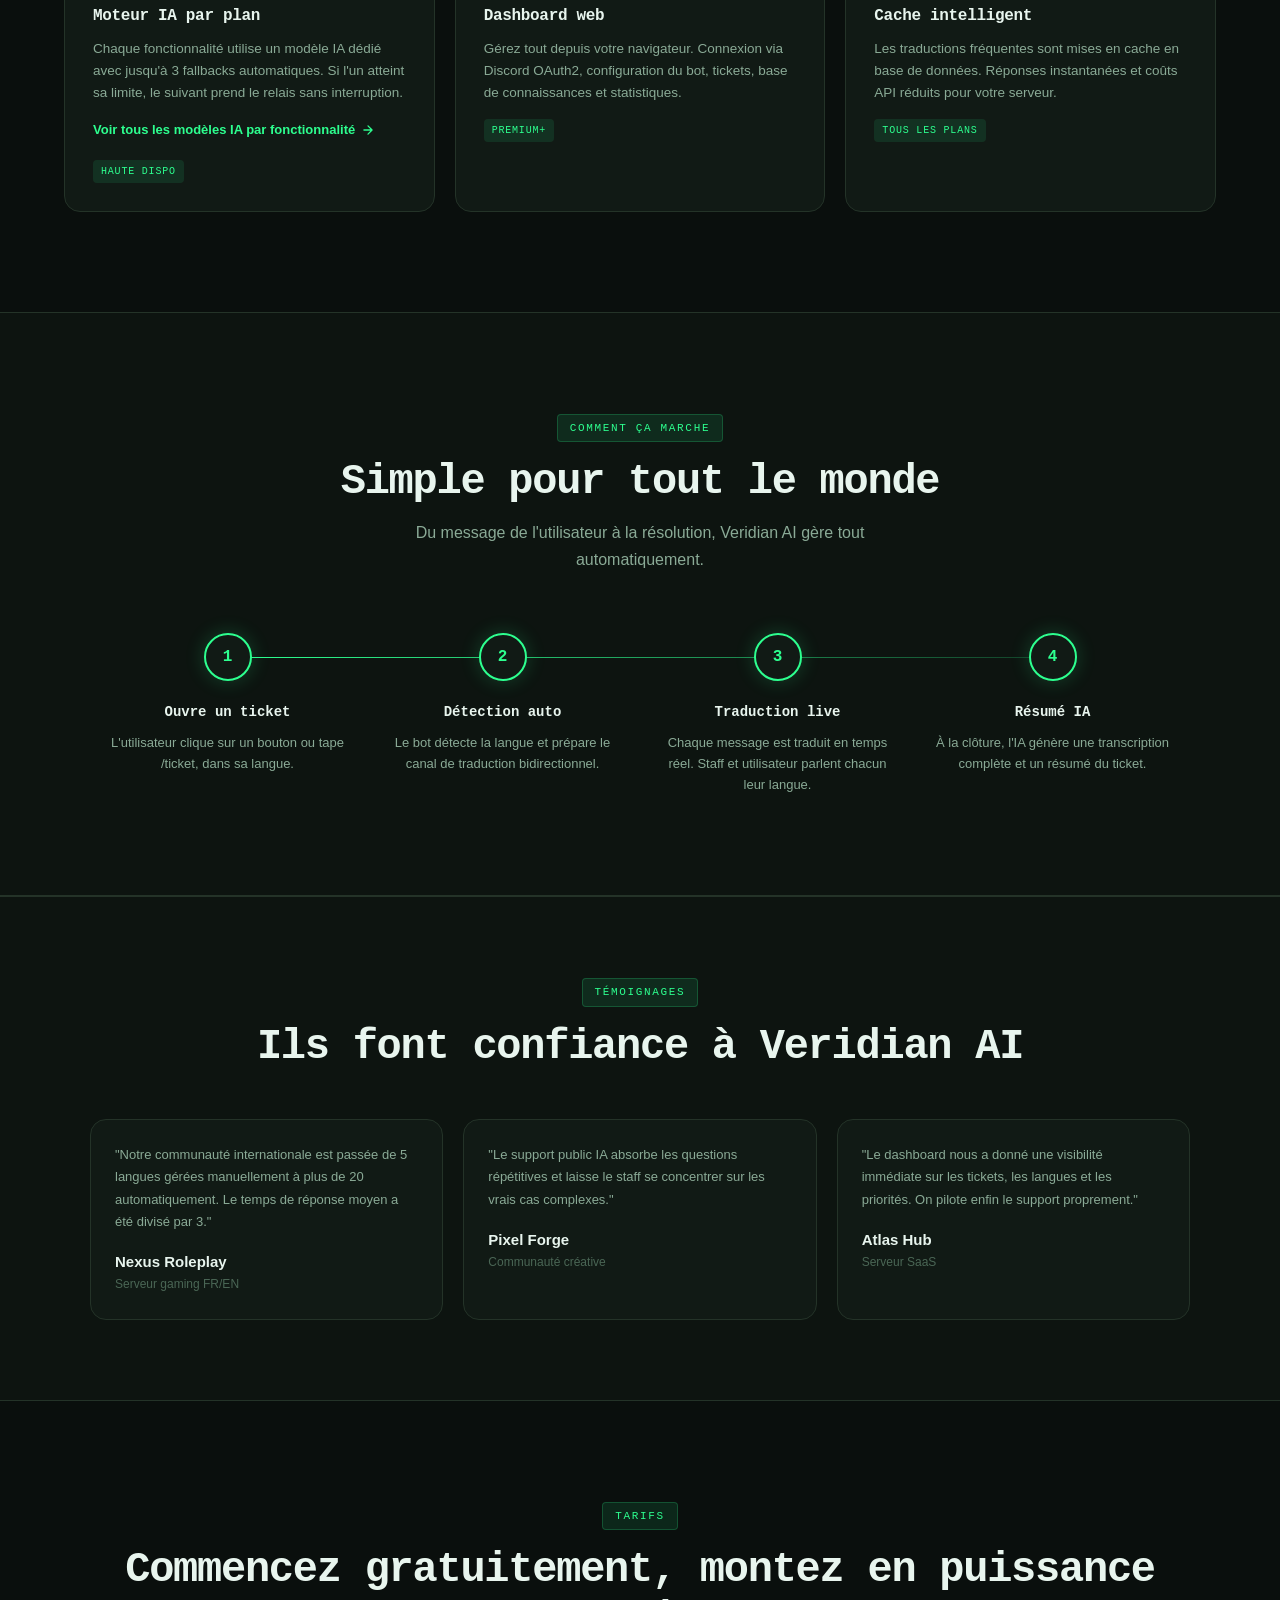
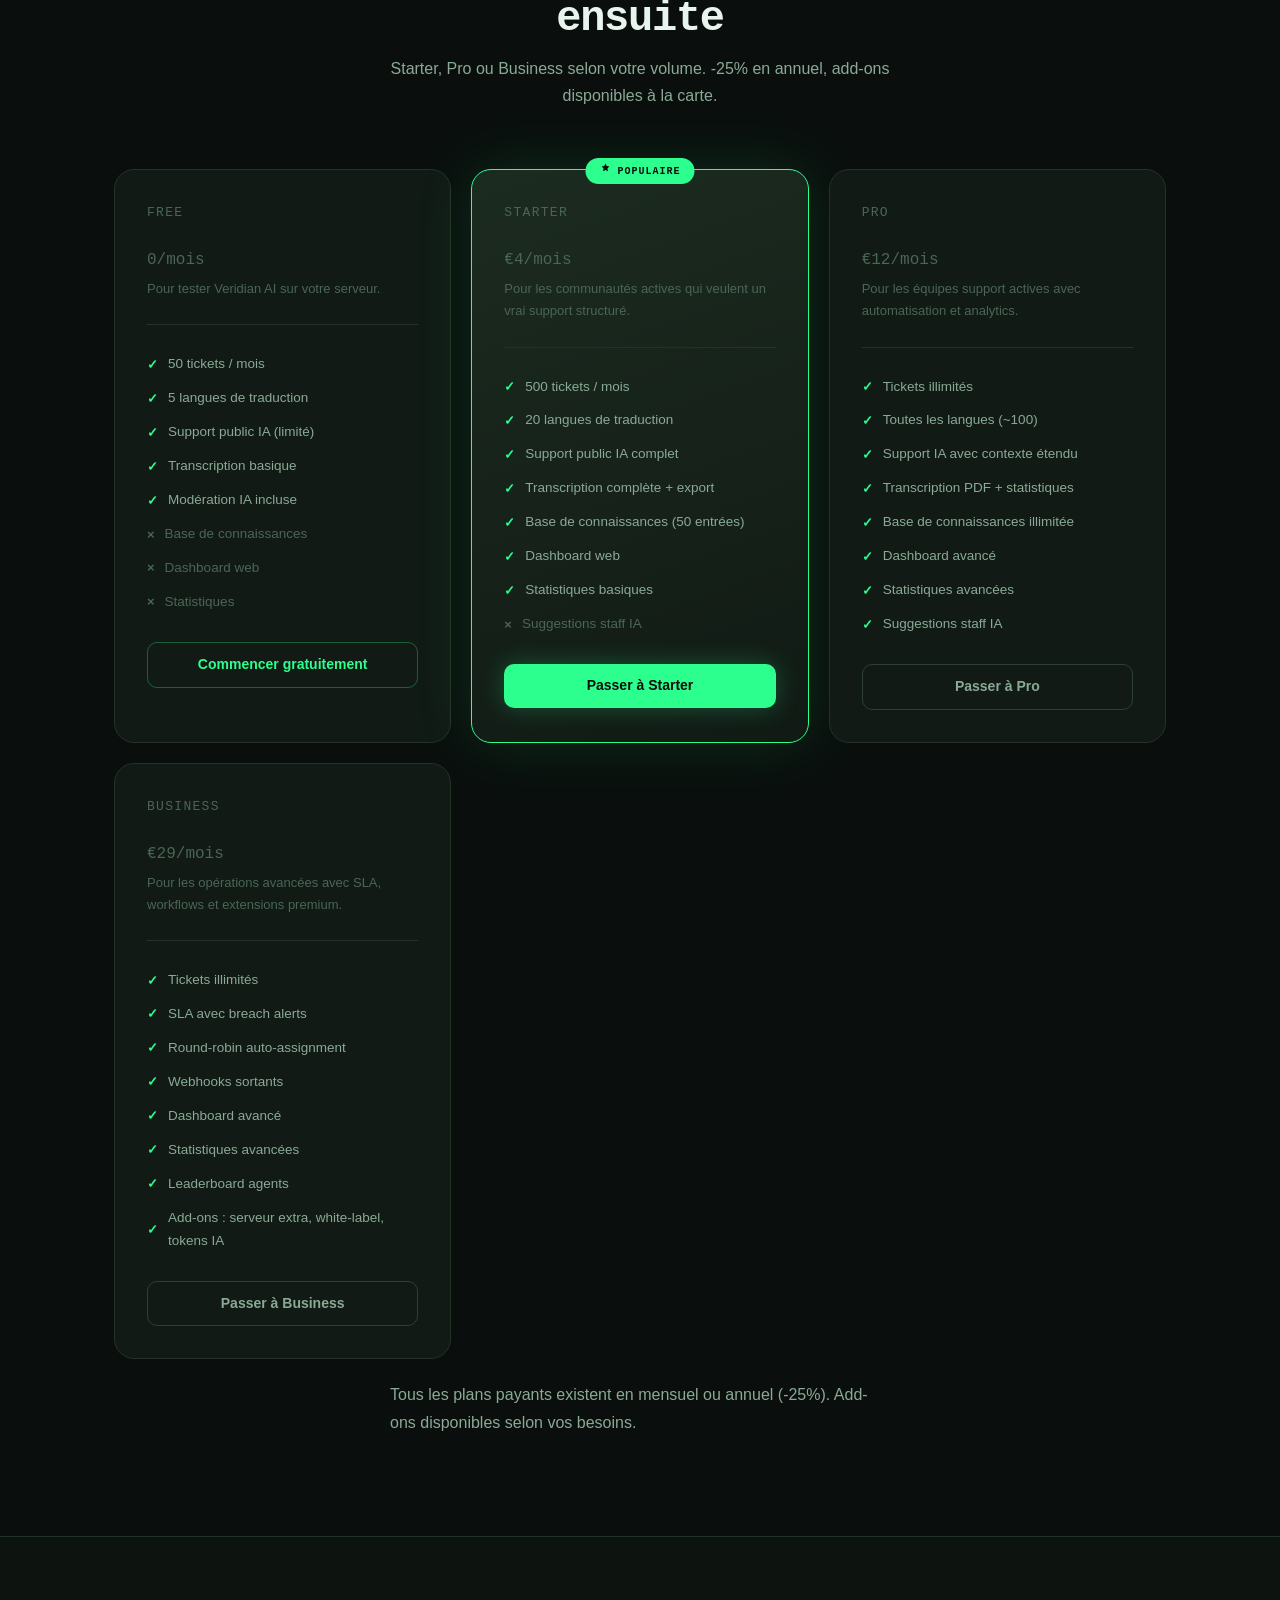
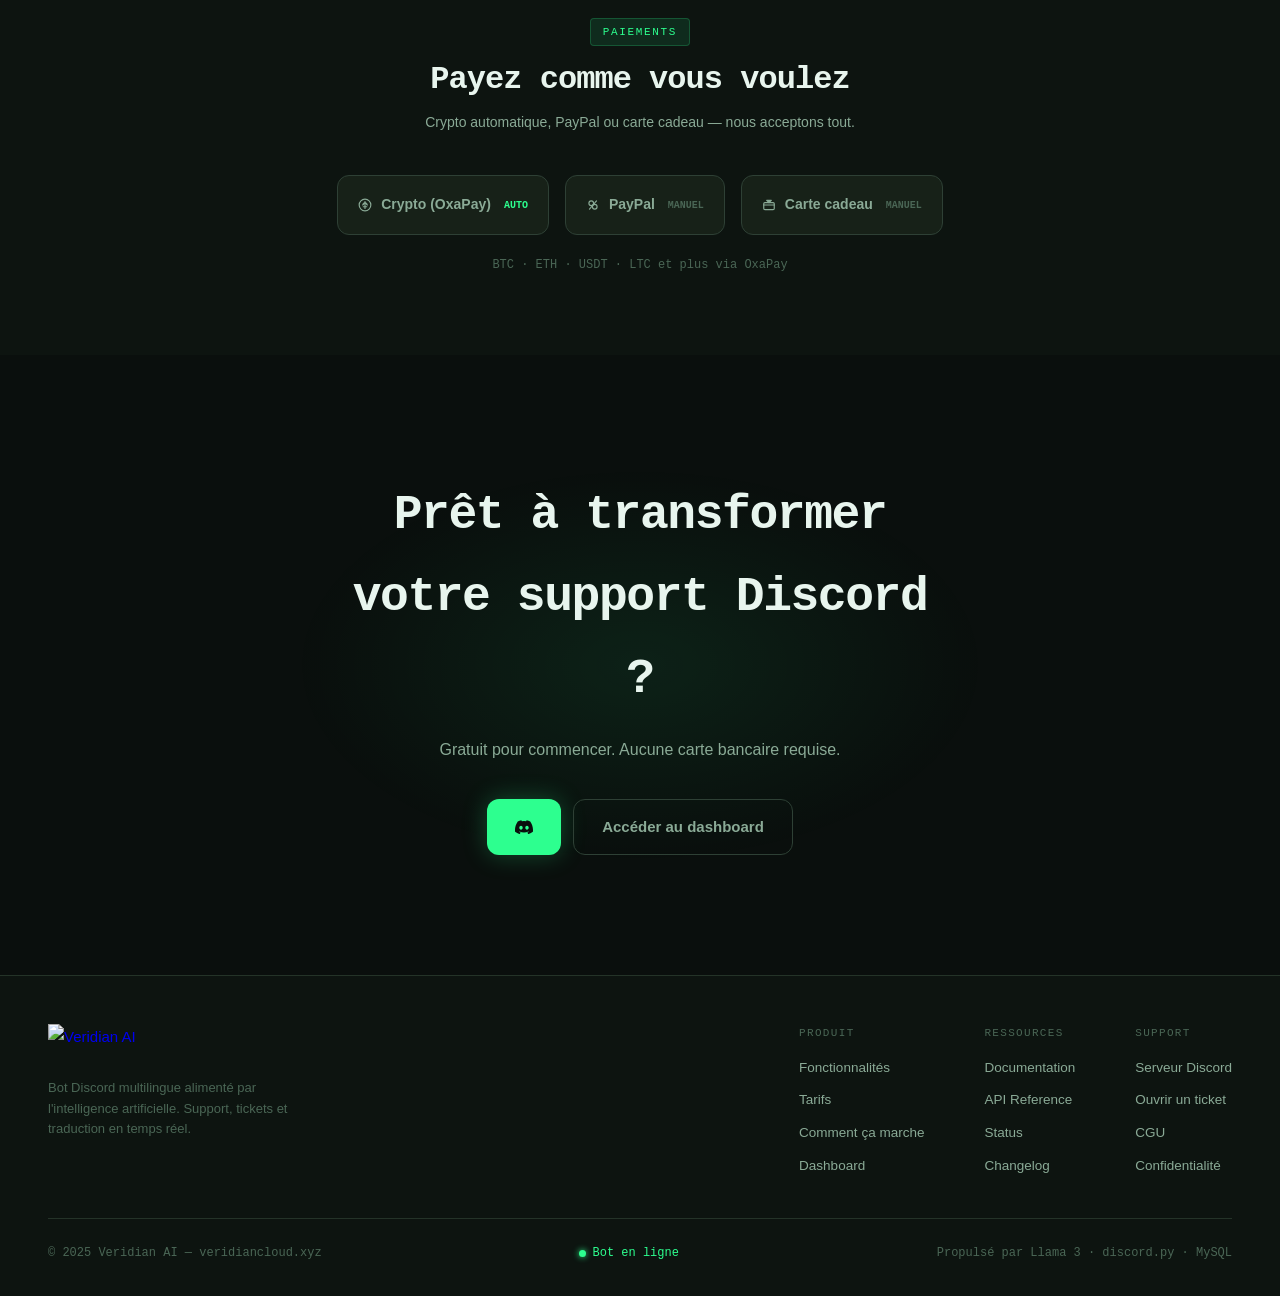
==== commit 54239e9e: "Revamps billing system and implements i18n support Migrates the subscription model from a legacy two" ====
--- a/web/index.html
+++ b/web/index.html
@@ -277,8 +277,8 @@
   <section class="pricing" id="pricing">
     <div class="reveal" style="text-align:center">
       <div class="section-label" data-i18n="section_pricing">Tarifs</div>
-      <h2 class="section-title" data-i18n="section_pricing_title">Commencez gratuitement</h2>
-      <p class="section-sub" style="margin:0 auto" data-i18n="section_pricing_sub">Passez à un plan supérieur quand votre communauté grandit.</p>
+      <h2 class="section-title" data-i18n="section_pricing_title">Commencez gratuitement, montez en puissance ensuite</h2>
+      <p class="section-sub" style="margin:0 auto" data-i18n="section_pricing_sub">Starter, Pro ou Business selon votre volume. -25% en annuel, add-ons disponibles à la carte.</p>
     </div>
 
     <div class="pricing-grid">
@@ -300,12 +300,12 @@
         <a href="#" class="btn btn-outline" style="width:100%;justify-content:center" data-discord data-i18n="btn_start_free">Commencer gratuitement</a>
       </div>
 
-      <!-- Premium -->
+      <!-- Starter -->
       <div class="pricing-card featured reveal reveal-delay-2">
-        <div class="featured-badge"><svg aria-hidden="true" width="12" height="12" viewBox="0 0 24 24" fill="currentColor" style="margin-right:6px"><path d="M12 3l2.4 5 5.6.8-4 3.9.9 5.6L12 15.9 7.1 18.3l.9-5.6-4-3.9 5.6-.8z"></path></svg><span data-i18n="plan_premium_badge">POPULAIRE</span></div>
-        <div class="plan-name" data-i18n="plan_premium">Premium</div>
-        <div class="plan-price"><span class="plan-currency">€</span><span data-i18n="plan_premium_price">2</span><span data-i18n="price_per_month">/mois</span></div>
-        <div class="plan-desc" data-i18n="plan_premium_desc">Pour les communautés actives avec un support international.</div>
+        <div class="featured-badge"><svg aria-hidden="true" width="12" height="12" viewBox="0 0 24 24" fill="currentColor" style="margin-right:6px"><path d="M12 3l2.4 5 5.6.8-4 3.9.9 5.6L12 15.9 7.1 18.3l.9-5.6-4-3.9 5.6-.8z"></path></svg><span data-i18n="plan_starter_badge">POPULAIRE</span></div>
+        <div class="plan-name" data-i18n="plan_starter">Starter</div>
+        <div class="plan-price"><span class="plan-currency">€</span><span data-i18n="plan_starter_price">4</span><span data-i18n="price_per_month">/mois</span></div>
+        <div class="plan-desc" data-i18n="plan_starter_desc">Pour les communautés actives qui veulent un vrai support structuré.</div>
         <ul class="plan-features">
           <li data-i18n="plan_feature_tickets_500">500 tickets / mois</li>
           <li data-i18n="plan_feature_langs_20">20 langues de traduction</li>
@@ -316,14 +316,14 @@
           <li data-i18n="plan_feature_stats_basic">Statistiques basiques</li>
           <li class="dim" data-i18n="plan_feature_suggestions">Suggestions staff IA</li>
         </ul>
-        <a href="#" class="btn btn-primary" style="width:100%;justify-content:center" data-i18n="btn_upgrade_premium">Passer à Premium</a>
+        <a href="/dashboard" class="btn btn-primary" style="width:100%;justify-content:center" data-i18n="btn_upgrade_starter">Passer à Starter</a>
       </div>
 
       <!-- Pro -->
       <div class="pricing-card reveal reveal-delay-3">
         <div class="plan-name" data-i18n="plan_pro">Pro</div>
-        <div class="plan-price"><span class="plan-currency">€</span><span data-i18n="plan_pro_price">5</span><span data-i18n="price_per_month">/mois</span></div>
-        <div class="plan-desc" data-i18n="plan_pro_desc">Pour les serveurs à fort volume avec des besoins avancés.</div>
+        <div class="plan-price"><span class="plan-currency">€</span><span data-i18n="plan_pro_price">12</span><span data-i18n="price_per_month">/mois</span></div>
+        <div class="plan-desc" data-i18n="plan_pro_desc">Pour les équipes support actives avec automatisation et analytics.</div>
         <ul class="plan-features">
           <li data-i18n="plan_feature_tickets_unlimited">Tickets illimités</li>
           <li data-i18n="plan_feature_langs_all">Toutes les langues (~100)</li>
@@ -334,10 +334,29 @@
           <li data-i18n="plan_feature_stats_advanced">Statistiques avancées</li>
           <li data-i18n="plan_feature_suggestions">Suggestions staff IA</li>
         </ul>
-        <a href="#" class="btn btn-ghost" style="width:100%;justify-content:center;border-color:var(--border2)" data-i18n="btn_upgrade_pro">Passer à Pro</a>
-      </div>
-
-    </div>
+        <a href="/dashboard" class="btn btn-ghost" style="width:100%;justify-content:center;border-color:var(--border2)" data-i18n="btn_upgrade_pro">Passer à Pro</a>
+      </div>
+
+      <!-- Business -->
+      <div class="pricing-card reveal reveal-delay-4">
+        <div class="plan-name" data-i18n="plan_business">Business</div>
+        <div class="plan-price"><span class="plan-currency">€</span><span data-i18n="plan_business_price">29</span><span data-i18n="price_per_month">/mois</span></div>
+        <div class="plan-desc" data-i18n="plan_business_desc">Pour les opérations avancées avec SLA, workflows et extensions premium.</div>
+        <ul class="plan-features">
+          <li data-i18n="plan_feature_tickets_unlimited">Tickets illimités</li>
+          <li data-i18n="plan_feature_sla">SLA avec breach alerts</li>
+          <li data-i18n="plan_feature_round_robin">Round-robin auto-assignment</li>
+          <li data-i18n="plan_feature_webhooks">Webhooks sortants</li>
+          <li data-i18n="plan_feature_dashboard_advanced">Dashboard avancé</li>
+          <li data-i18n="plan_feature_stats_advanced">Statistiques avancées</li>
+          <li data-i18n="plan_feature_leaderboard">Leaderboard agents</li>
+          <li data-i18n="plan_feature_addons">Add-ons : serveur extra, white-label, tokens IA</li>
+        </ul>
+        <a href="/dashboard" class="btn btn-ghost" style="width:100%;justify-content:center;border-color:var(--border2)" data-i18n="btn_upgrade_business">Passer à Business</a>
+      </div>
+
+    </div>
+    <p class="section-sub reveal" style="margin:22px auto 0" data-i18n="pricing_note">Tous les plans payants existent en mensuel ou annuel (-25%). Add-ons disponibles selon vos besoins.</p>
   </section>
 
   <!-- ── PAYMENT METHODS ── -->
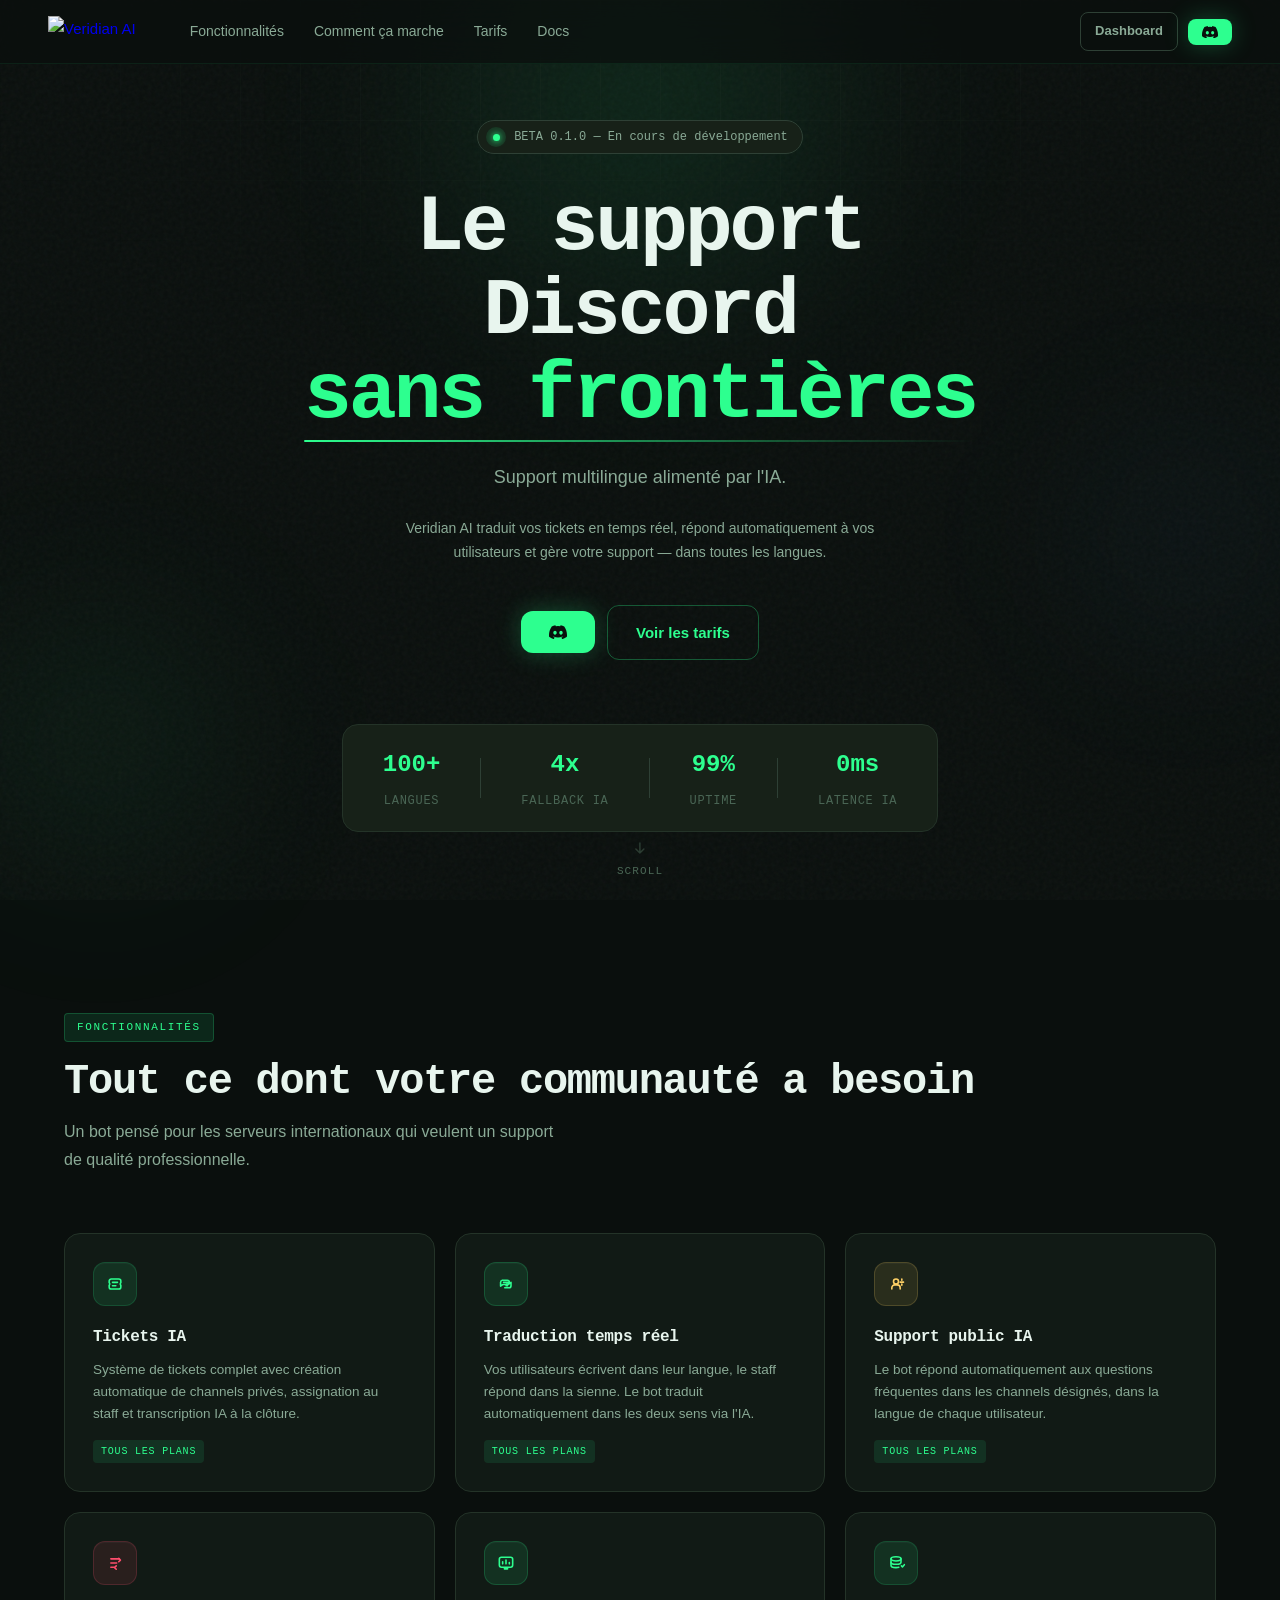
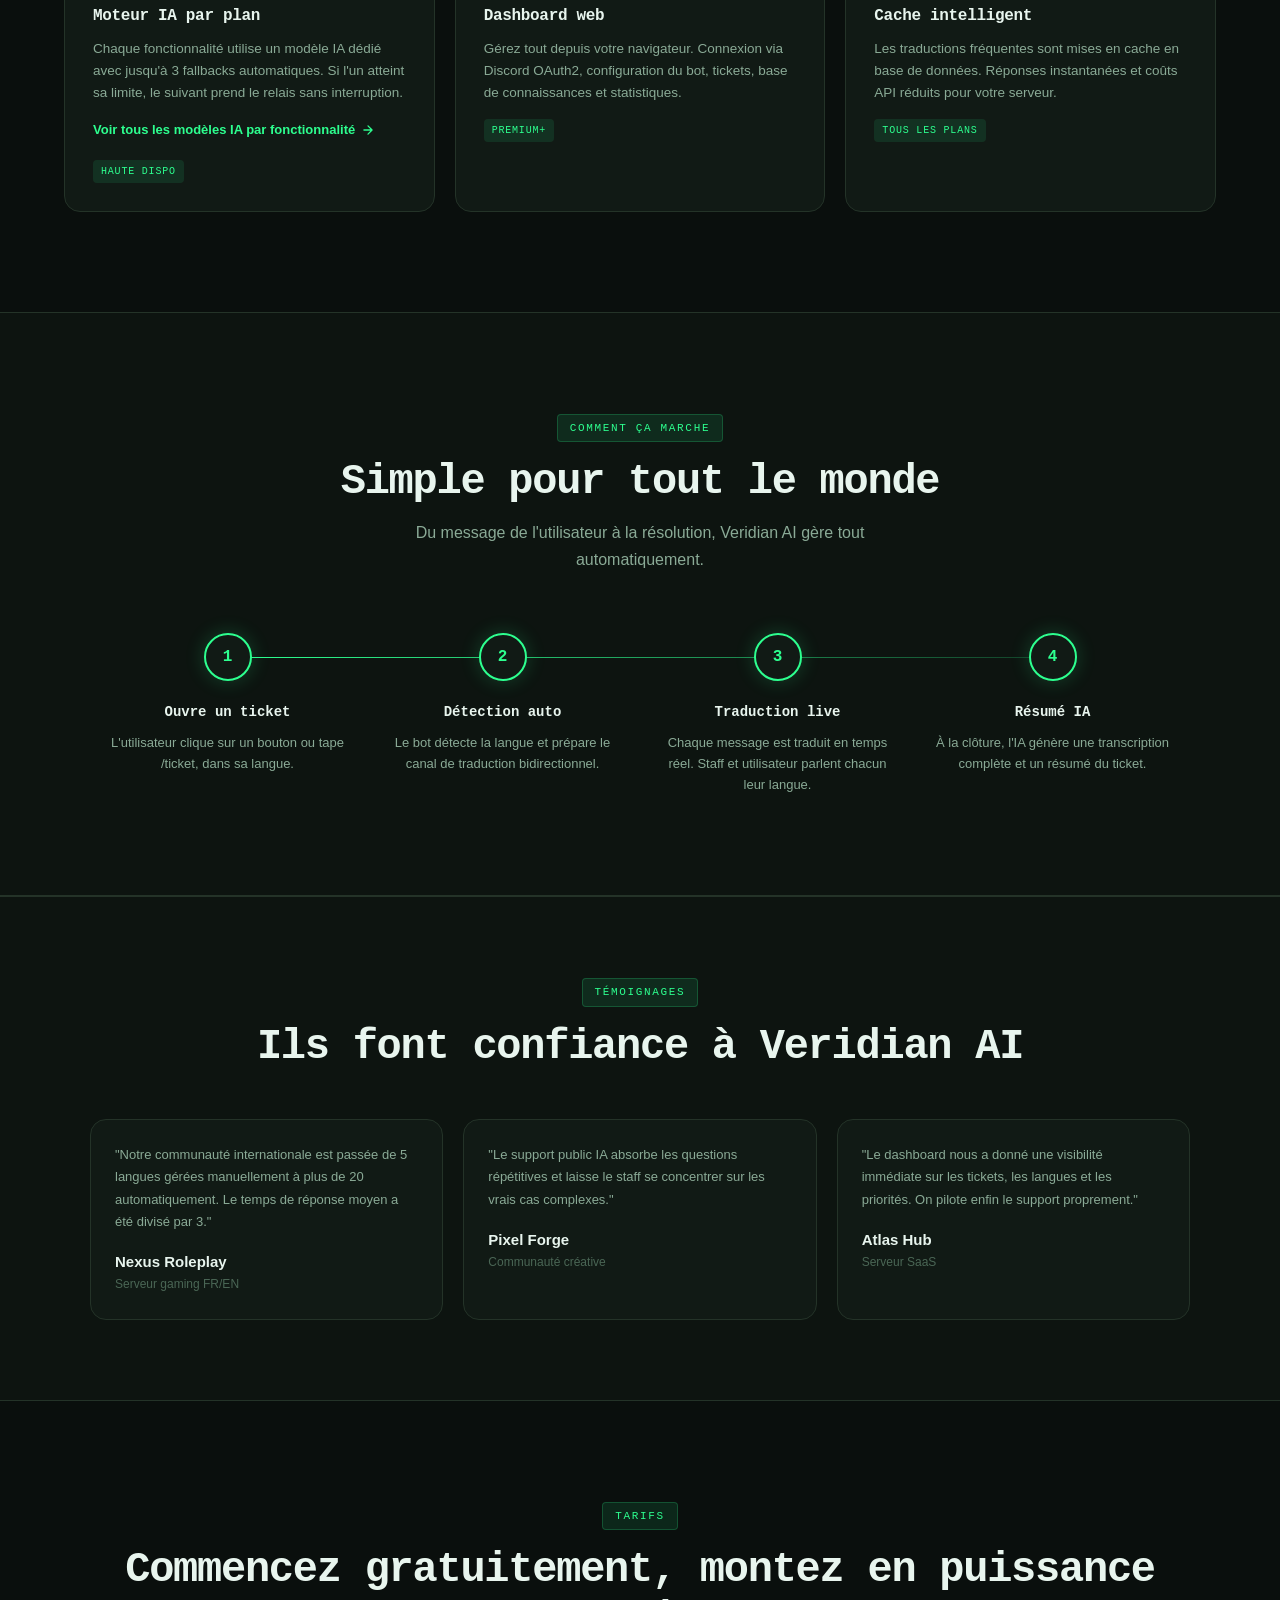
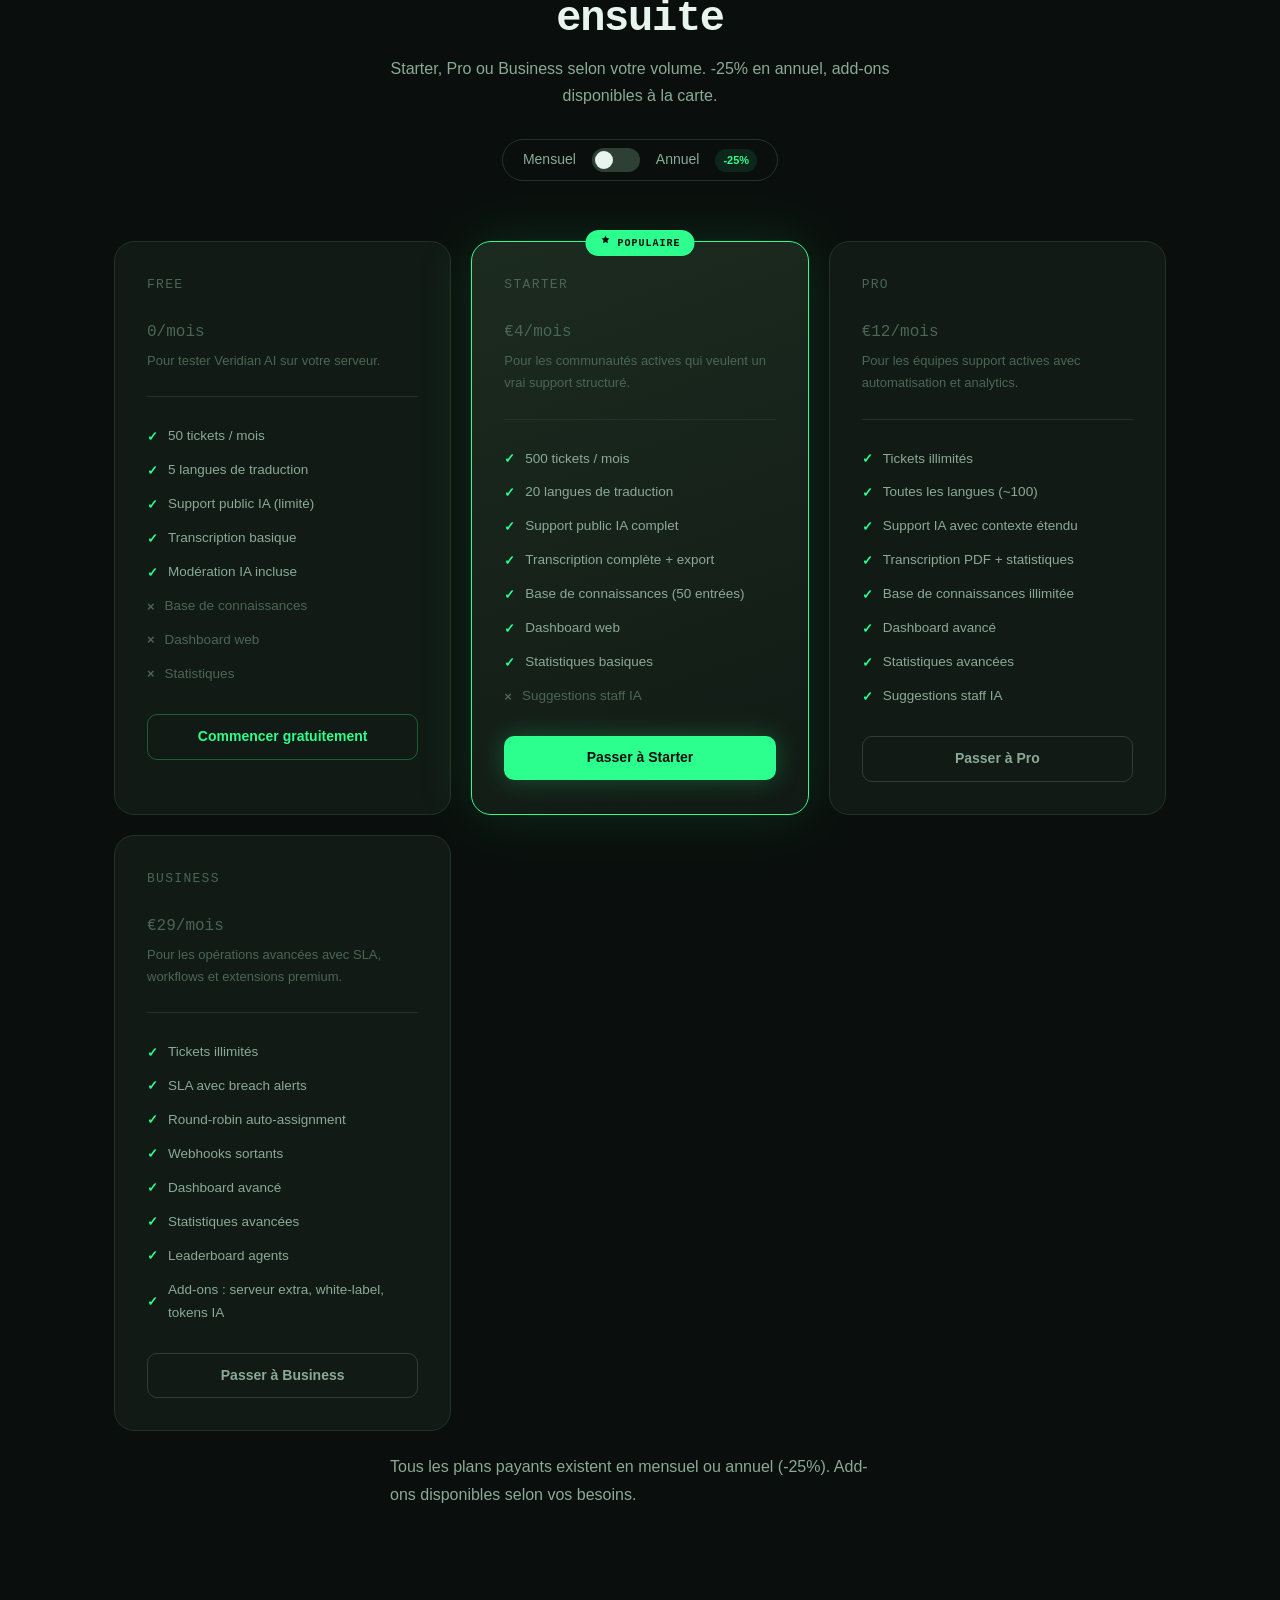
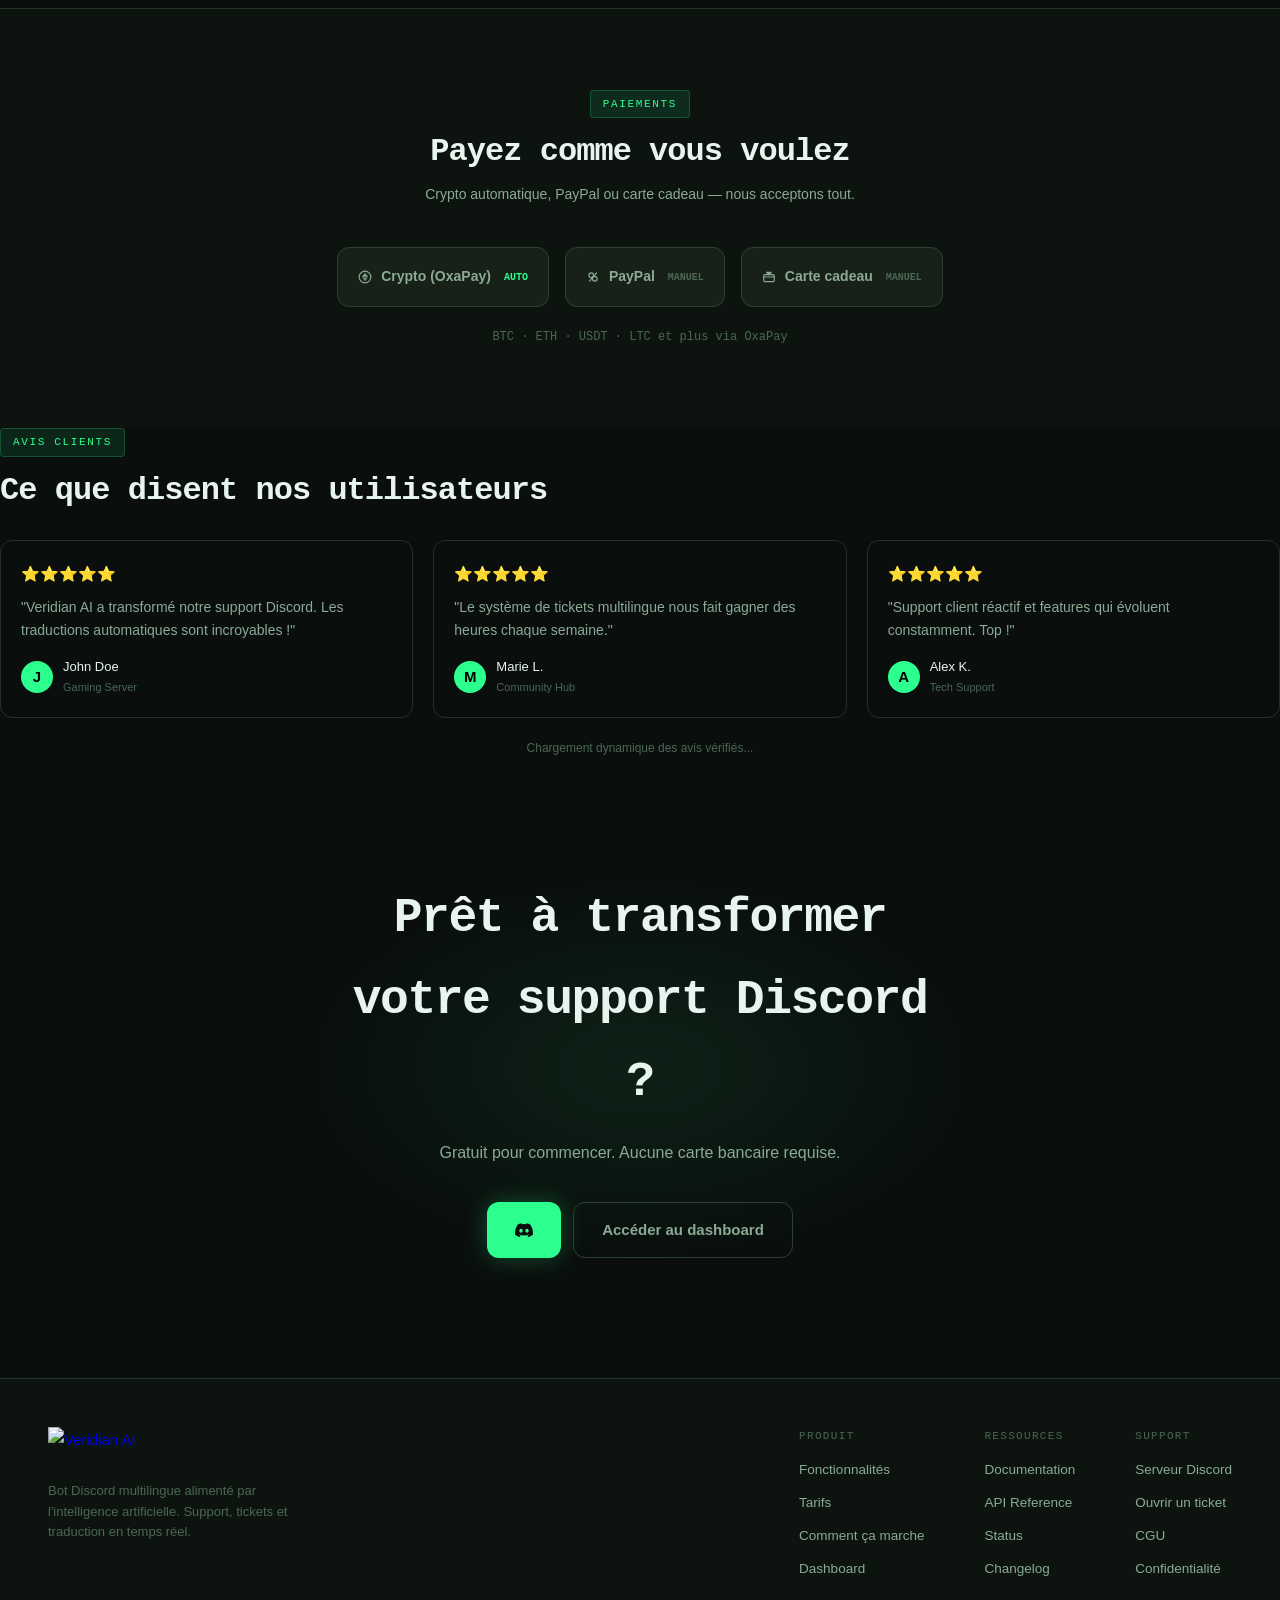
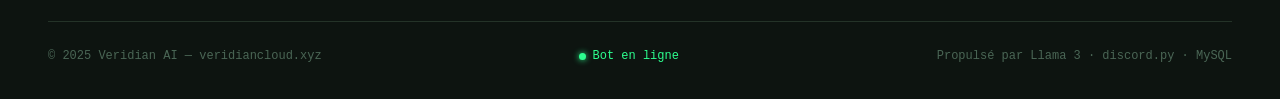
==== commit 8f1efa83: "Refine landing page and remove legacy visual effects" ====
--- a/web/index.html
+++ b/web/index.html
@@ -281,6 +281,24 @@
       <p class="section-sub" style="margin:0 auto" data-i18n="section_pricing_sub">Starter, Pro ou Business selon votre volume. -25% en annuel, add-ons disponibles à la carte.</p>
     </div>
 
+    <div class="billing-toggle-container" style="text-align:center;margin:30px 0">
+      <div class="billing-toggle" style="display:inline-flex;align-items:center;gap:16px;background:var(--panel);padding:8px 20px;border-radius:50px;border:1px solid var(--border)">
+        <span class="billing-label" data-i18n="billing_monthly" style="font-size:14px;color:var(--text2)">Mensuel</span>
+        <label class="toggle-switch" style="position:relative;display:inline-block;width:48px;height:24px;cursor:pointer">
+          <input type="checkbox" id="billingToggle" style="opacity:0;width:0;height:0">
+          <span class="toggle-slider" style="position:absolute;top:0;left:0;right:0;bottom:0;background:var(--border2);border-radius:24px;transition:.3s"></span>
+          <span class="toggle-knob" style="position:absolute;height:18px;width:18px;left:3px;bottom:3px;background:var(--text);border-radius:50%;transition:.3s"></span>
+        </label>
+        <span class="billing-label" data-i18n="billing_annual" style="font-size:14px;color:var(--text2)">Annuel</span>
+        <span class="billing-discount" data-i18n="billing_discount" style="font-size:11px;background:var(--accent-dim);color:var(--accent);padding:2px 8px;border-radius:12px;font-weight:600">-25%</span>
+      </div>
+    </div>
+
+    <style>
+      #billingToggle:checked ~ .toggle-slider { background: var(--accent) !important; }
+      #billingToggle:checked ~ .toggle-knob { transform: translateX(24px); background: #000 !important; }
+    </style>
+
     <div class="pricing-grid">
       <!-- Free -->
       <div class="pricing-card reveal reveal-delay-1">
@@ -406,6 +424,51 @@
     </div>
   </section>
 
+  <!-- ── REVIEWS (Task 3.4) ── -->
+  <section class="reviews" id="reviews">
+    <div class="reviews-inner reveal">
+      <div class="section-label" data-i18n="section_reviews">Avis clients</div>
+      <h2 class="section-title" style="font-size:clamp(22px,3vw,32px)" data-i18n="section_reviews_title">Ce que disent nos utilisateurs</h2>
+      <div id="reviewsContainer" class="reviews-grid" style="display:grid;grid-template-columns:repeat(auto-fit,minmax(280px,1fr));gap:20px;margin-top:30px">
+        <!-- Reviews will be loaded dynamically via JS -->
+        <div class="review-card" style="background:var(--panel);border:1px solid var(--border);border-radius:12px;padding:20px">
+          <div class="review-stars" style="color:var(--accent);margin-bottom:10px">⭐⭐⭐⭐⭐</div>
+          <p class="review-text" style="color:var(--text2);font-size:14px;line-height:1.6;margin-bottom:15px" data-i18n="review_placeholder_1">"Veridian AI a transformé notre support Discord. Les traductions automatiques sont incroyables !"</p>
+          <div class="review-author" style="display:flex;align-items:center;gap:10px">
+            <div class="review-avatar" style="width:32px;height:32px;background:var(--accent);border-radius:50%;display:flex;align-items:center;justify-content:center;color:#000;font-weight:bold">J</div>
+            <div>
+              <div class="review-name" style="font-size:13px;color:var(--text);font-weight:500">John Doe</div>
+              <div class="review-guild" style="font-size:11px;color:var(--text3)">Gaming Server</div>
+            </div>
+          </div>
+        </div>
+        <div class="review-card" style="background:var(--panel);border:1px solid var(--border);border-radius:12px;padding:20px">
+          <div class="review-stars" style="color:var(--accent);margin-bottom:10px">⭐⭐⭐⭐⭐</div>
+          <p class="review-text" style="color:var(--text2);font-size:14px;line-height:1.6;margin-bottom:15px" data-i18n="review_placeholder_2">"Le système de tickets multilingue nous fait gagner des heures chaque semaine."</p>
+          <div class="review-author" style="display:flex;align-items:center;gap:10px">
+            <div class="review-avatar" style="width:32px;height:32px;background:var(--accent);border-radius:50%;display:flex;align-items:center;justify-content:center;color:#000;font-weight:bold">M</div>
+            <div>
+              <div class="review-name" style="font-size:13px;color:var(--text);font-weight:500">Marie L.</div>
+              <div class="review-guild" style="font-size:11px;color:var(--text3)">Community Hub</div>
+            </div>
+          </div>
+        </div>
+        <div class="review-card" style="background:var(--panel);border:1px solid var(--border);border-radius:12px;padding:20px">
+          <div class="review-stars" style="color:var(--accent);margin-bottom:10px">⭐⭐⭐⭐⭐</div>
+          <p class="review-text" style="color:var(--text2);font-size:14px;line-height:1.6;margin-bottom:15px" data-i18n="review_placeholder_3">"Support client réactif et features qui évoluent constamment. Top !"</p>
+          <div class="review-author" style="display:flex;align-items:center;gap:10px">
+            <div class="review-avatar" style="width:32px;height:32px;background:var(--accent);border-radius:50%;display:flex;align-items:center;justify-content:center;color:#000;font-weight:bold">A</div>
+            <div>
+              <div class="review-name" style="font-size:13px;color:var(--text);font-weight:500">Alex K.</div>
+              <div class="review-guild" style="font-size:11px;color:var(--text3)">Tech Support</div>
+            </div>
+          </div>
+        </div>
+      </div>
+      <p style="color:var(--text3);font-size:12px;text-align:center;margin-top:20px" data-i18n="reviews_load_more">Chargement dynamique des avis vérifiés...</p>
+    </div>
+  </section>
+
   <!-- ── CTA ── -->
   <section class="cta">
     <div class="cta-glow"></div>
@@ -467,9 +530,6 @@
     </div>
   </footer>
 
-  <!-- ── GRID TRACE ── -->
-  <canvas id="grid-trace" style="position:fixed;inset:0;pointer-events:none;z-index:0;"></canvas>
-
   <script src="js/main.js"></script>
 </body>
 </html>
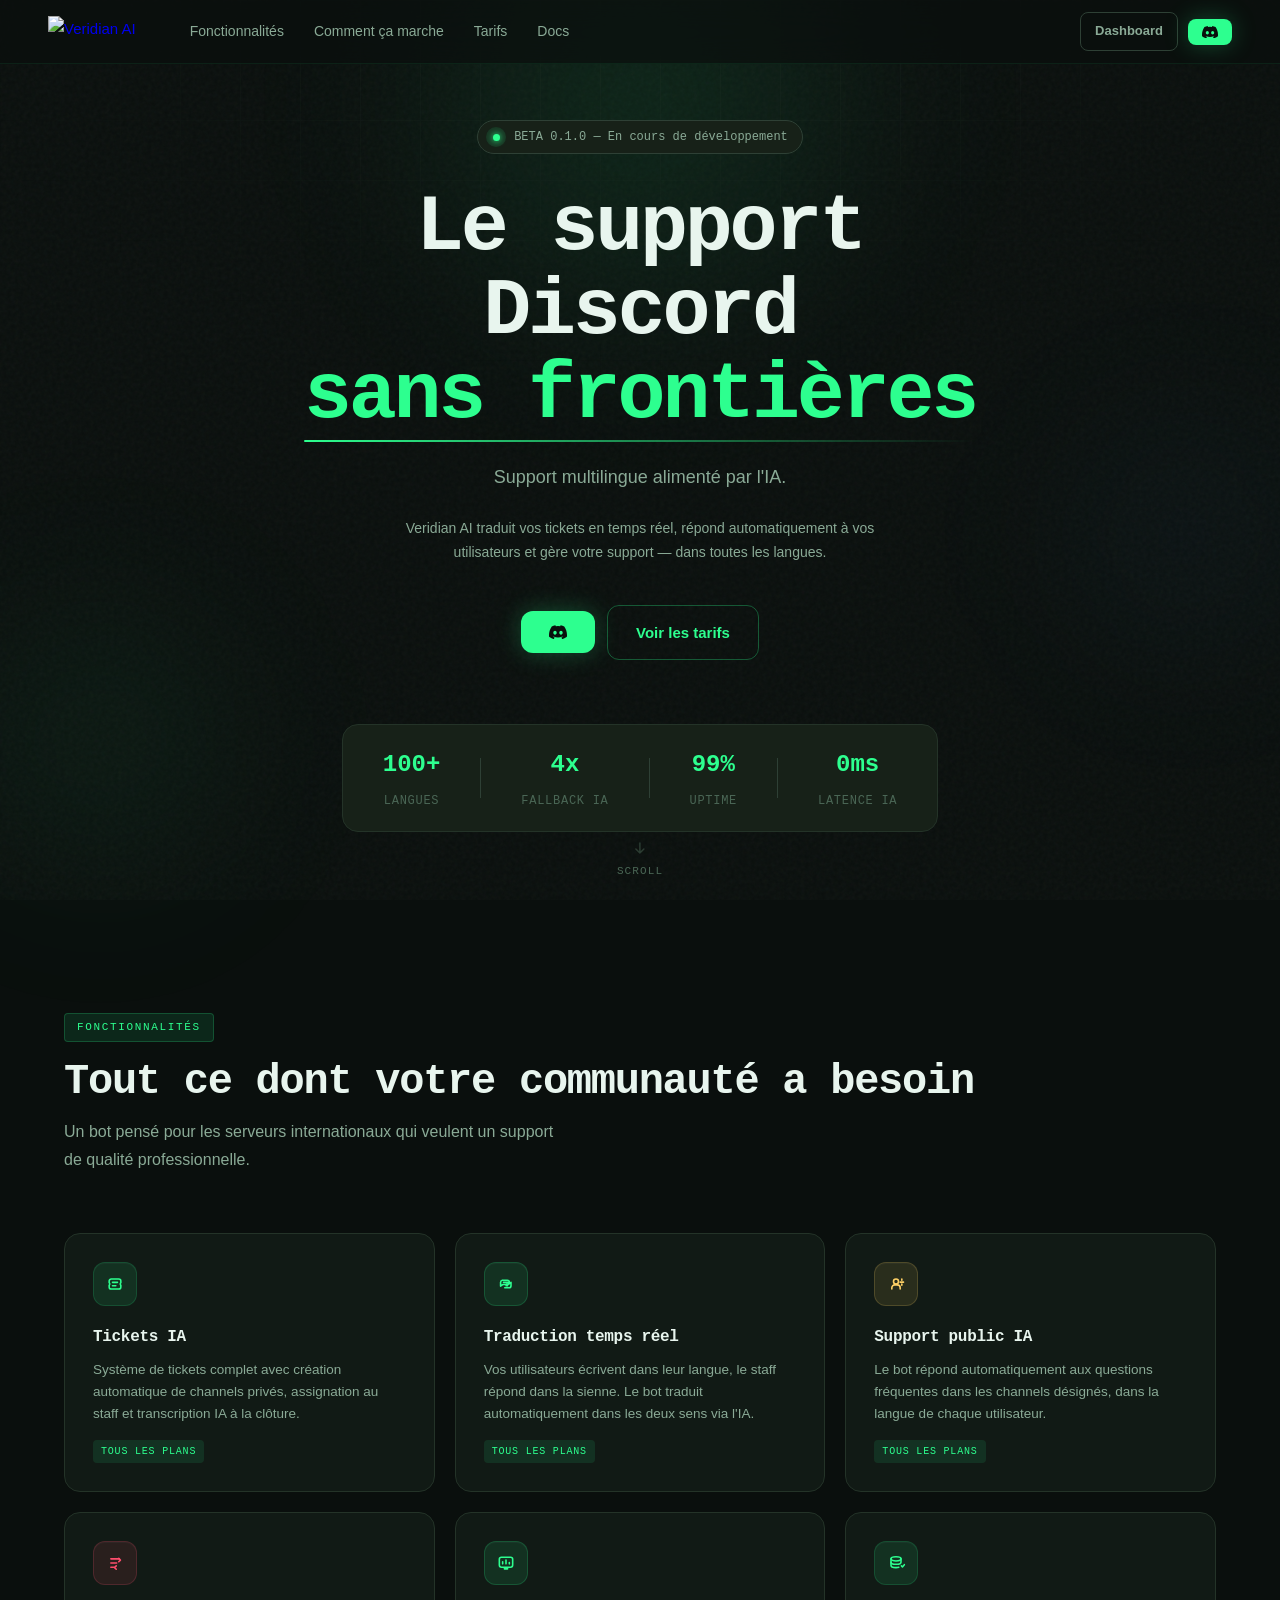
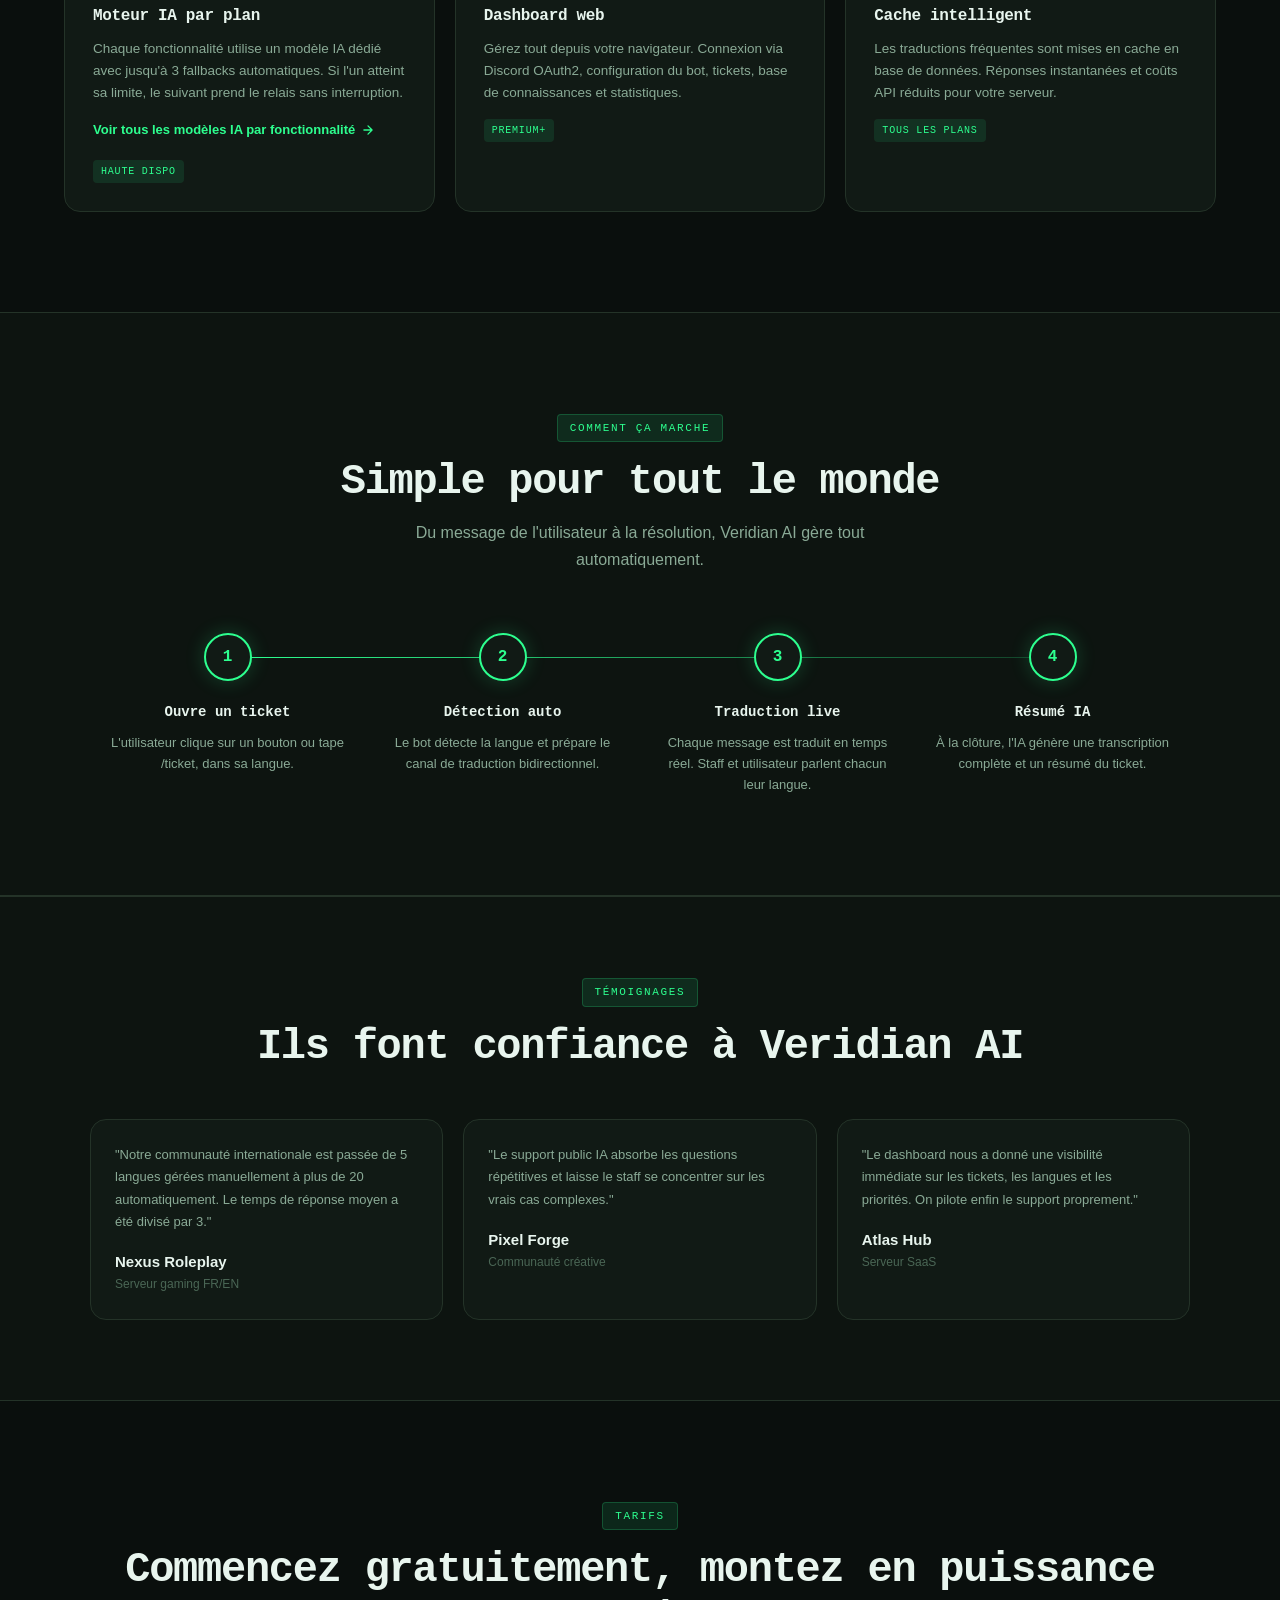
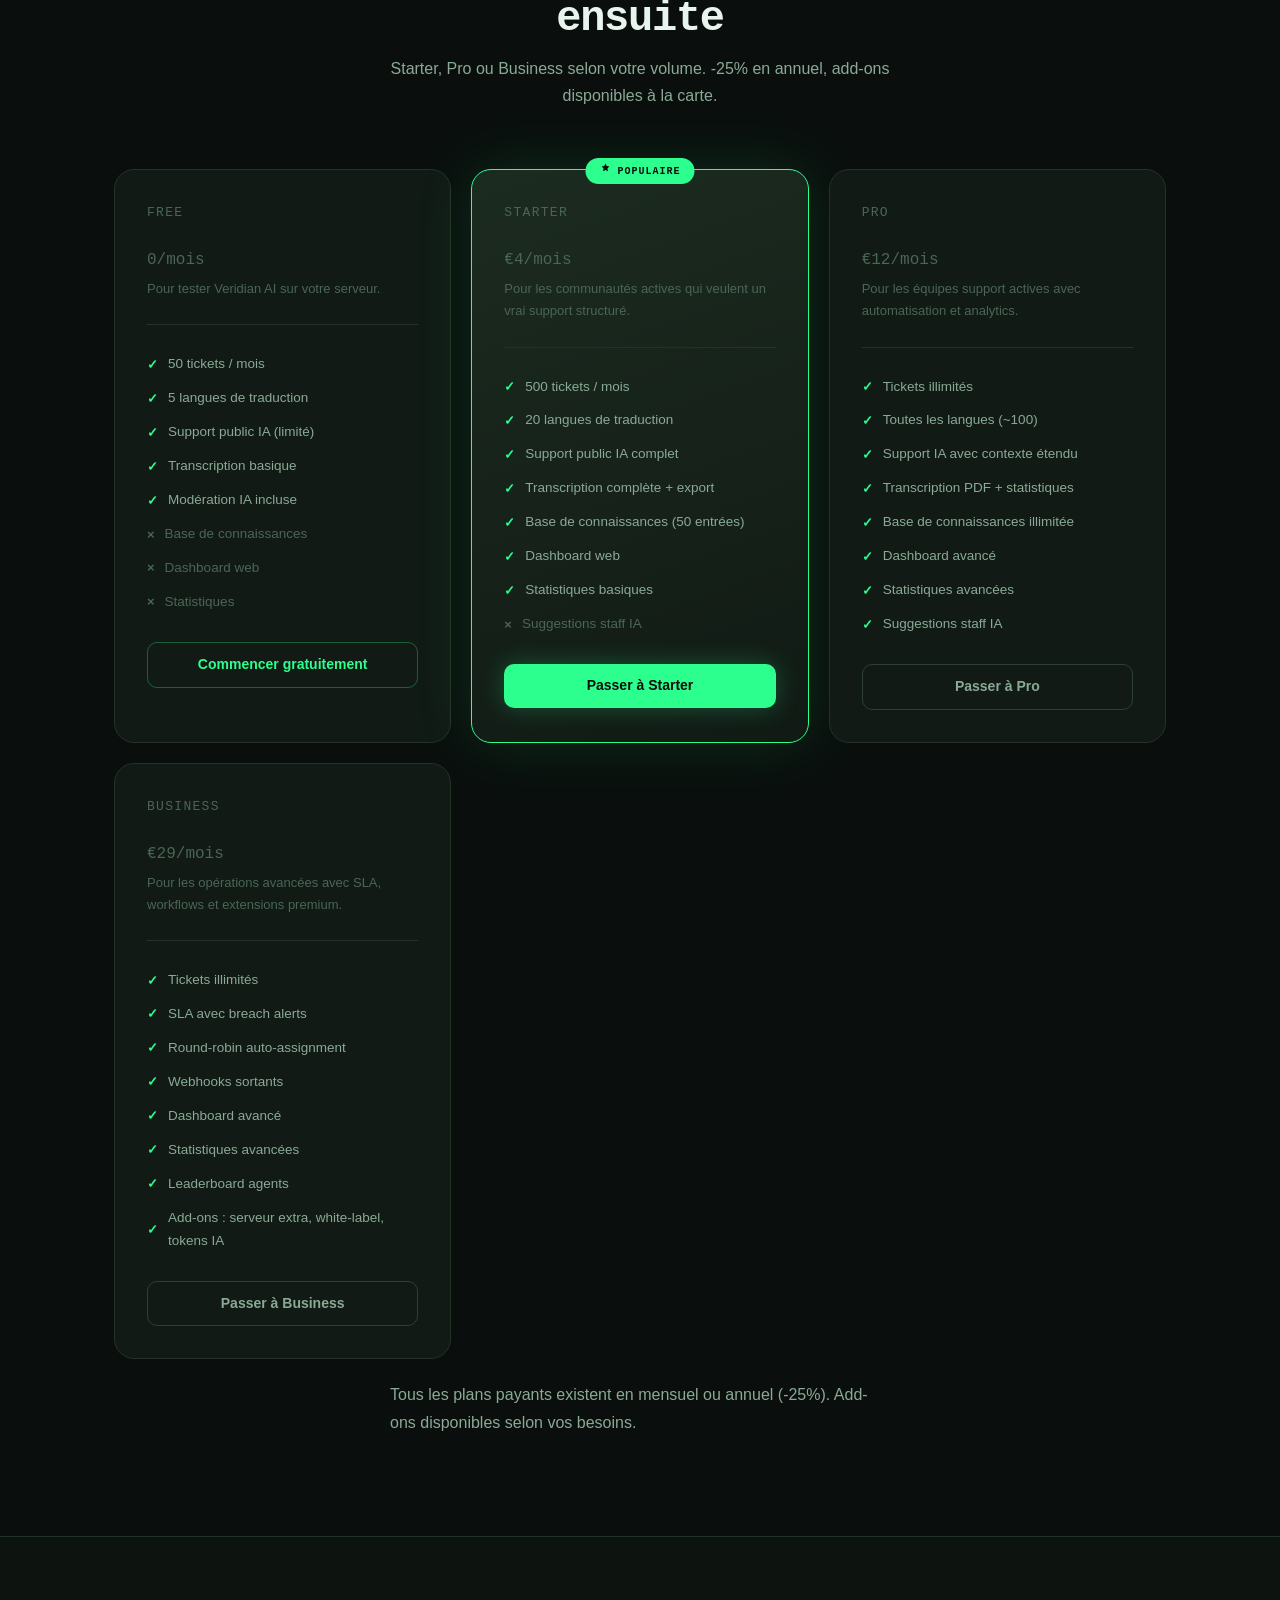
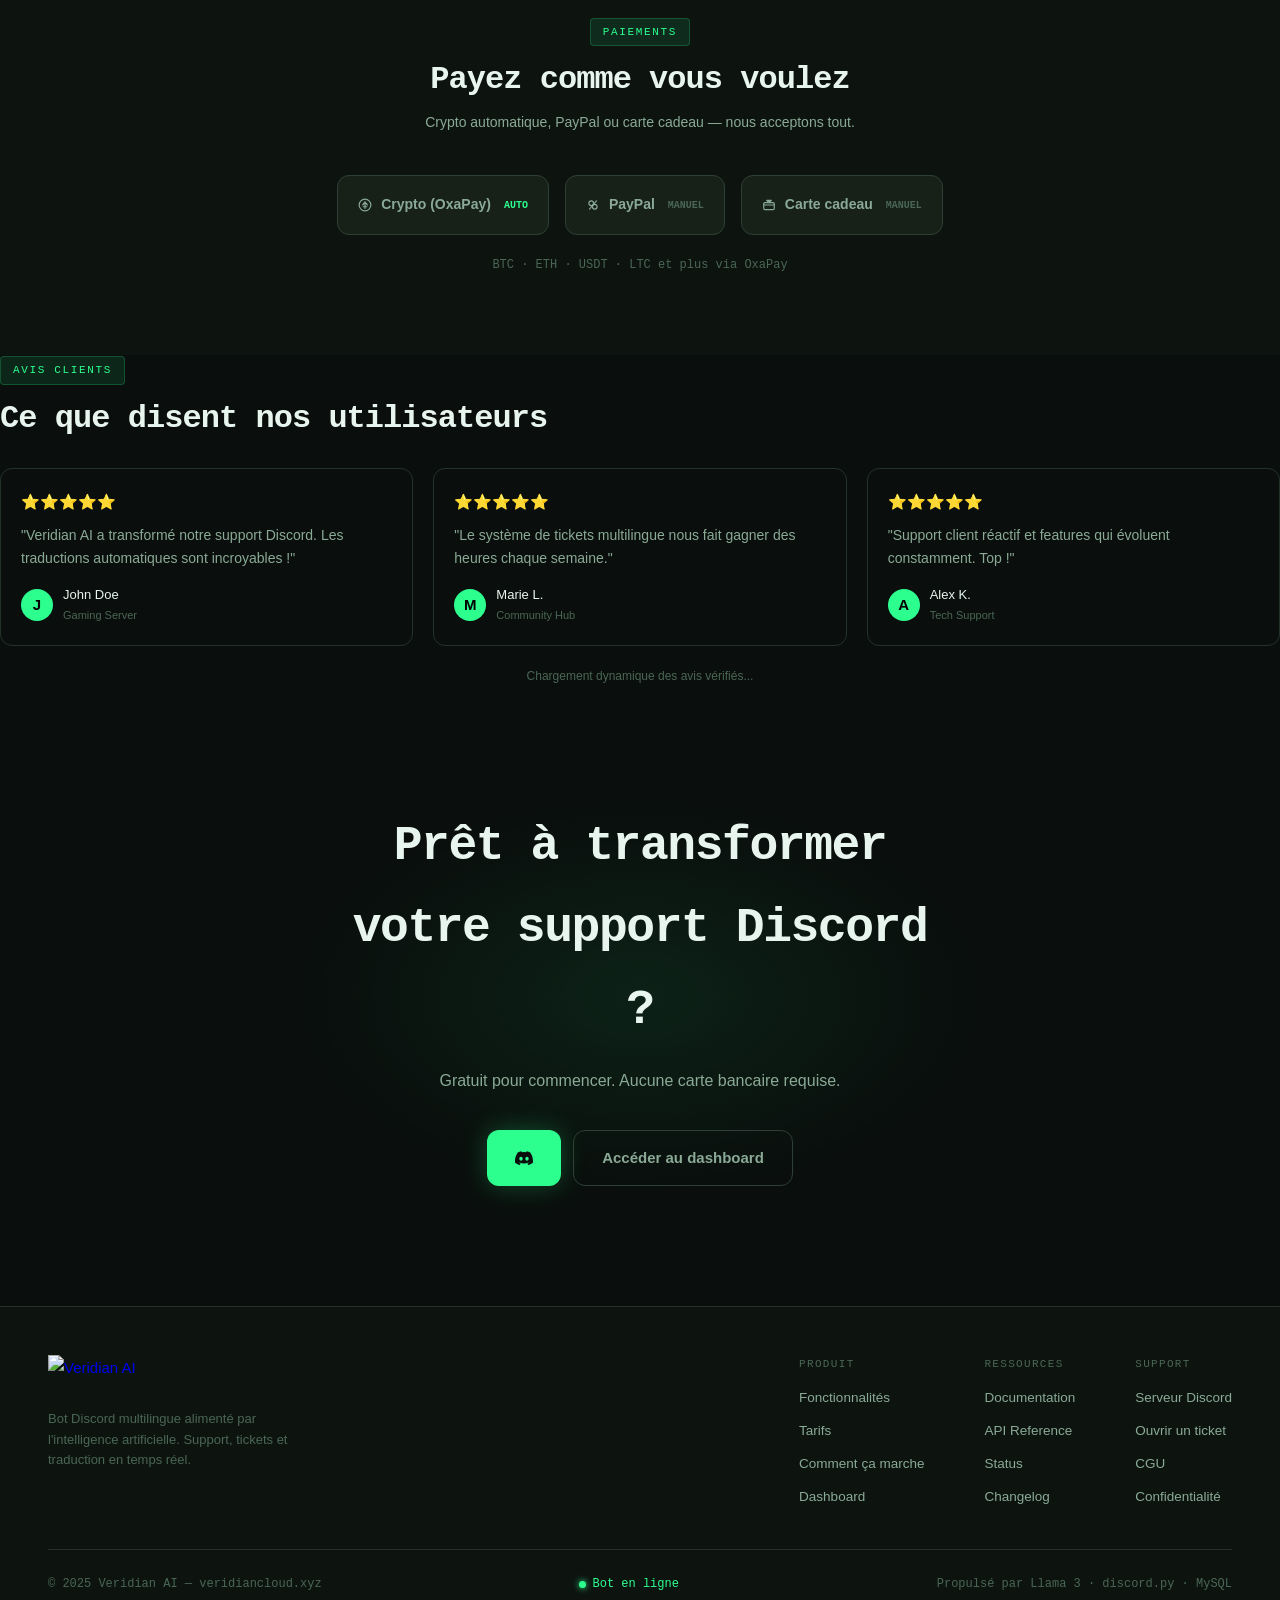
==== commit d6991273: "Implement public reviews system and API" ====
--- a/web/index.html
+++ b/web/index.html
@@ -281,24 +281,6 @@
       <p class="section-sub" style="margin:0 auto" data-i18n="section_pricing_sub">Starter, Pro ou Business selon votre volume. -25% en annuel, add-ons disponibles à la carte.</p>
     </div>
 
-    <div class="billing-toggle-container" style="text-align:center;margin:30px 0">
-      <div class="billing-toggle" style="display:inline-flex;align-items:center;gap:16px;background:var(--panel);padding:8px 20px;border-radius:50px;border:1px solid var(--border)">
-        <span class="billing-label" data-i18n="billing_monthly" style="font-size:14px;color:var(--text2)">Mensuel</span>
-        <label class="toggle-switch" style="position:relative;display:inline-block;width:48px;height:24px;cursor:pointer">
-          <input type="checkbox" id="billingToggle" style="opacity:0;width:0;height:0">
-          <span class="toggle-slider" style="position:absolute;top:0;left:0;right:0;bottom:0;background:var(--border2);border-radius:24px;transition:.3s"></span>
-          <span class="toggle-knob" style="position:absolute;height:18px;width:18px;left:3px;bottom:3px;background:var(--text);border-radius:50%;transition:.3s"></span>
-        </label>
-        <span class="billing-label" data-i18n="billing_annual" style="font-size:14px;color:var(--text2)">Annuel</span>
-        <span class="billing-discount" data-i18n="billing_discount" style="font-size:11px;background:var(--accent-dim);color:var(--accent);padding:2px 8px;border-radius:12px;font-weight:600">-25%</span>
-      </div>
-    </div>
-
-    <style>
-      #billingToggle:checked ~ .toggle-slider { background: var(--accent) !important; }
-      #billingToggle:checked ~ .toggle-knob { transform: translateX(24px); background: #000 !important; }
-    </style>
-
     <div class="pricing-grid">
       <!-- Free -->
       <div class="pricing-card reveal reveal-delay-1">
@@ -530,6 +512,9 @@
     </div>
   </footer>
 
+  <!-- ── GRID TRACE ── -->
+  <canvas id="grid-trace" style="position:fixed;inset:0;pointer-events:none;z-index:0;"></canvas>
+
   <script src="js/main.js"></script>
 </body>
 </html>
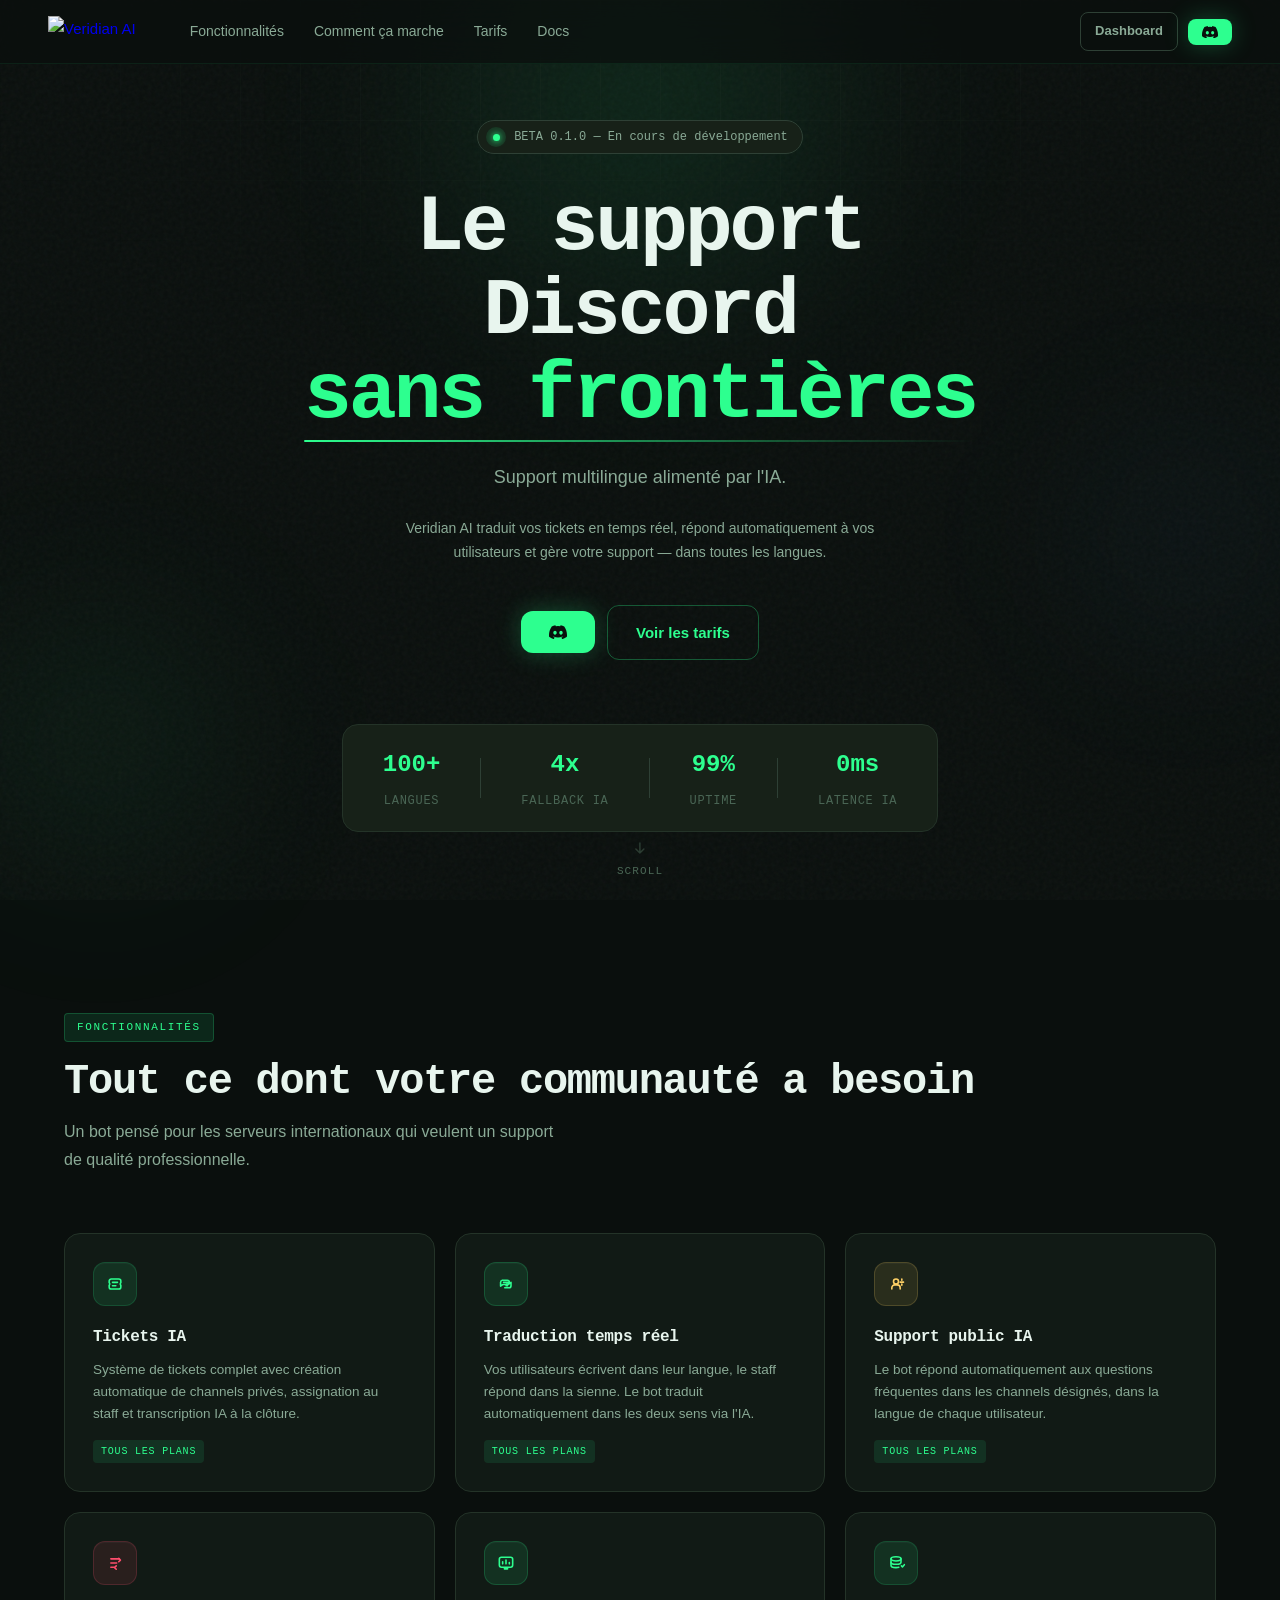
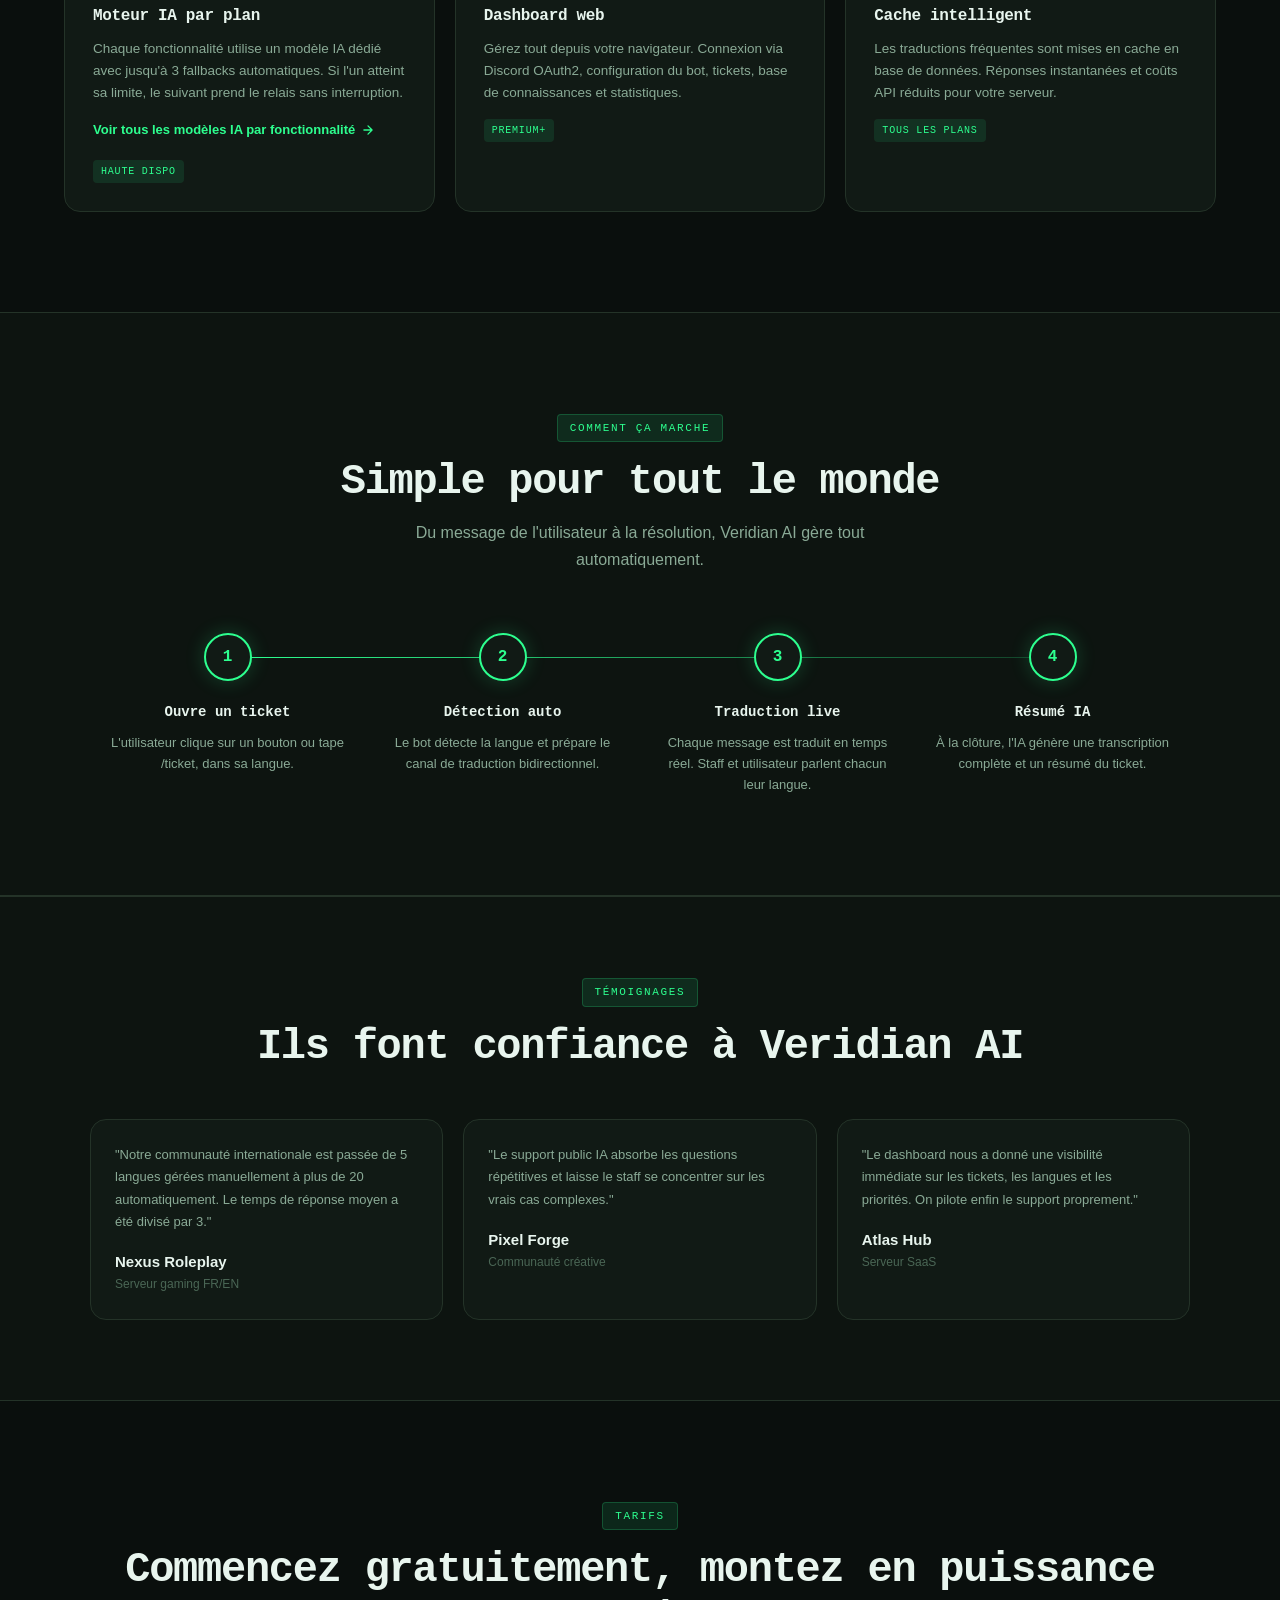
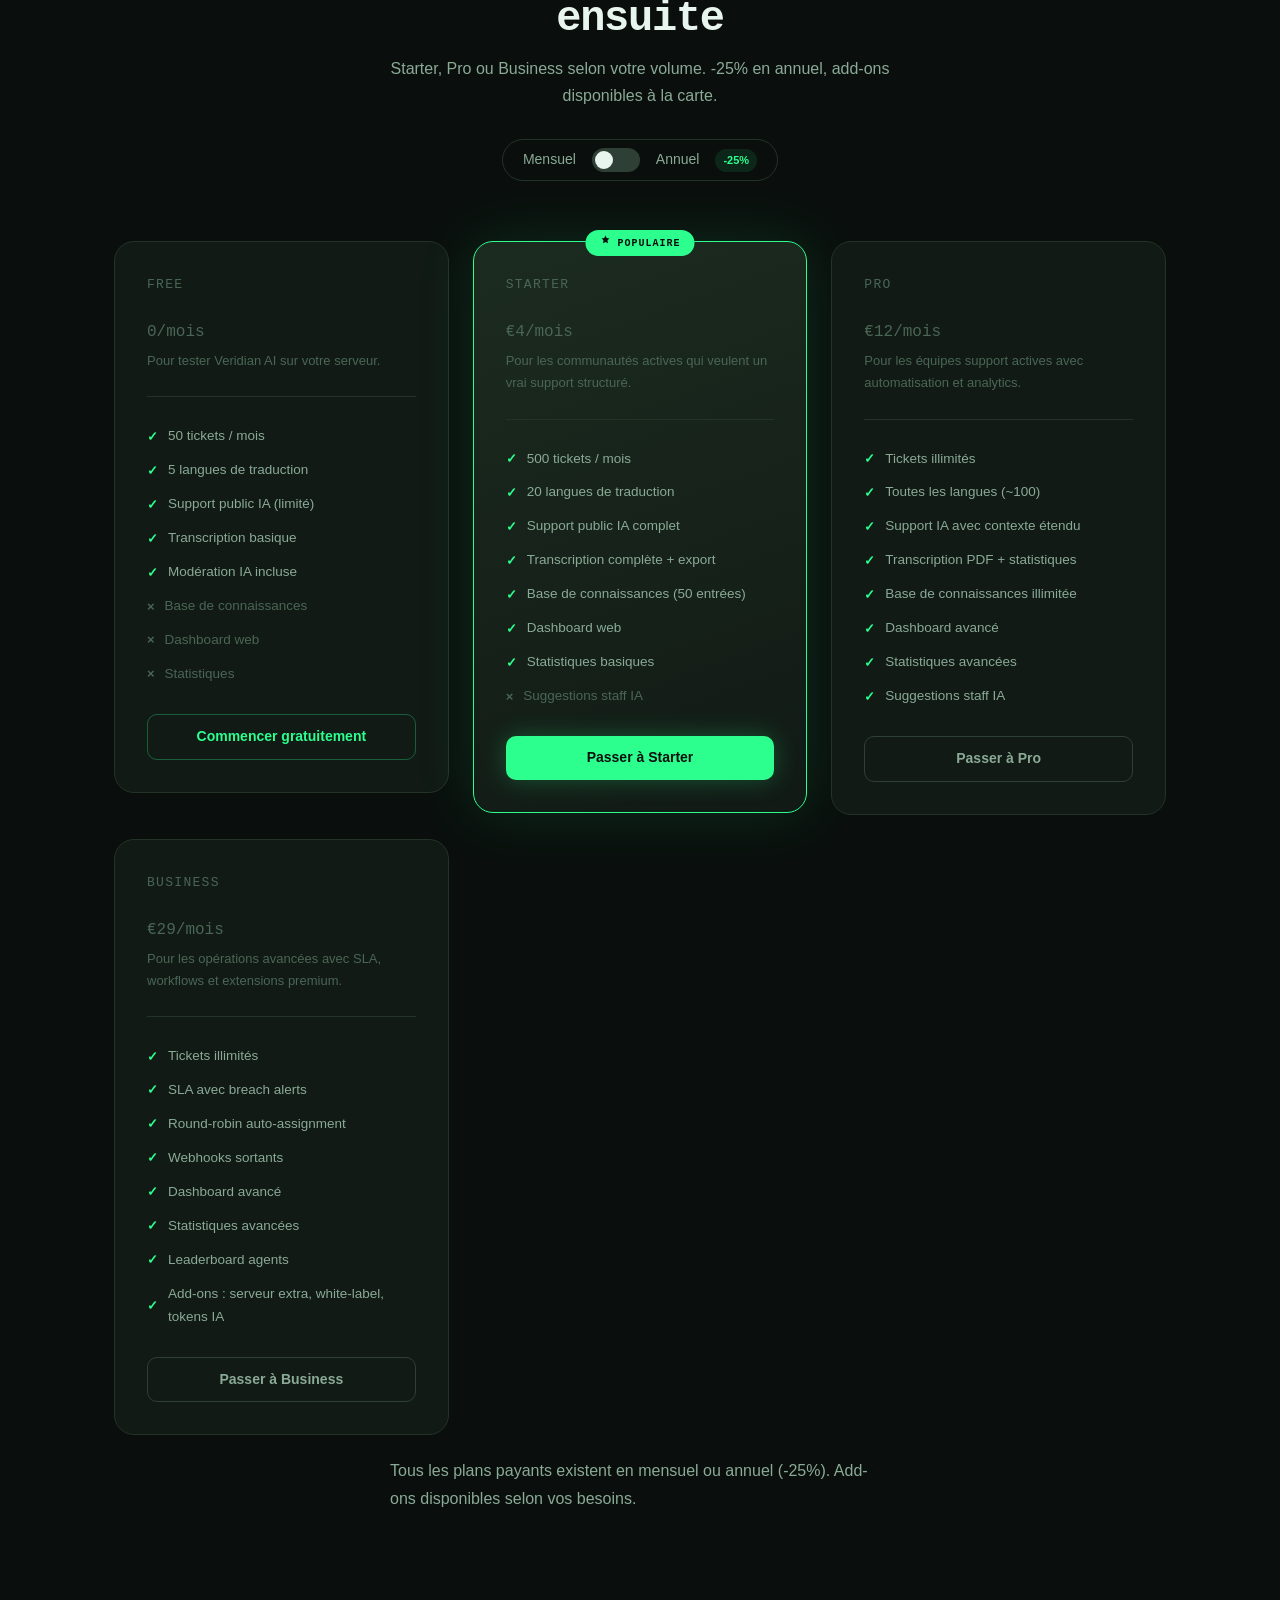
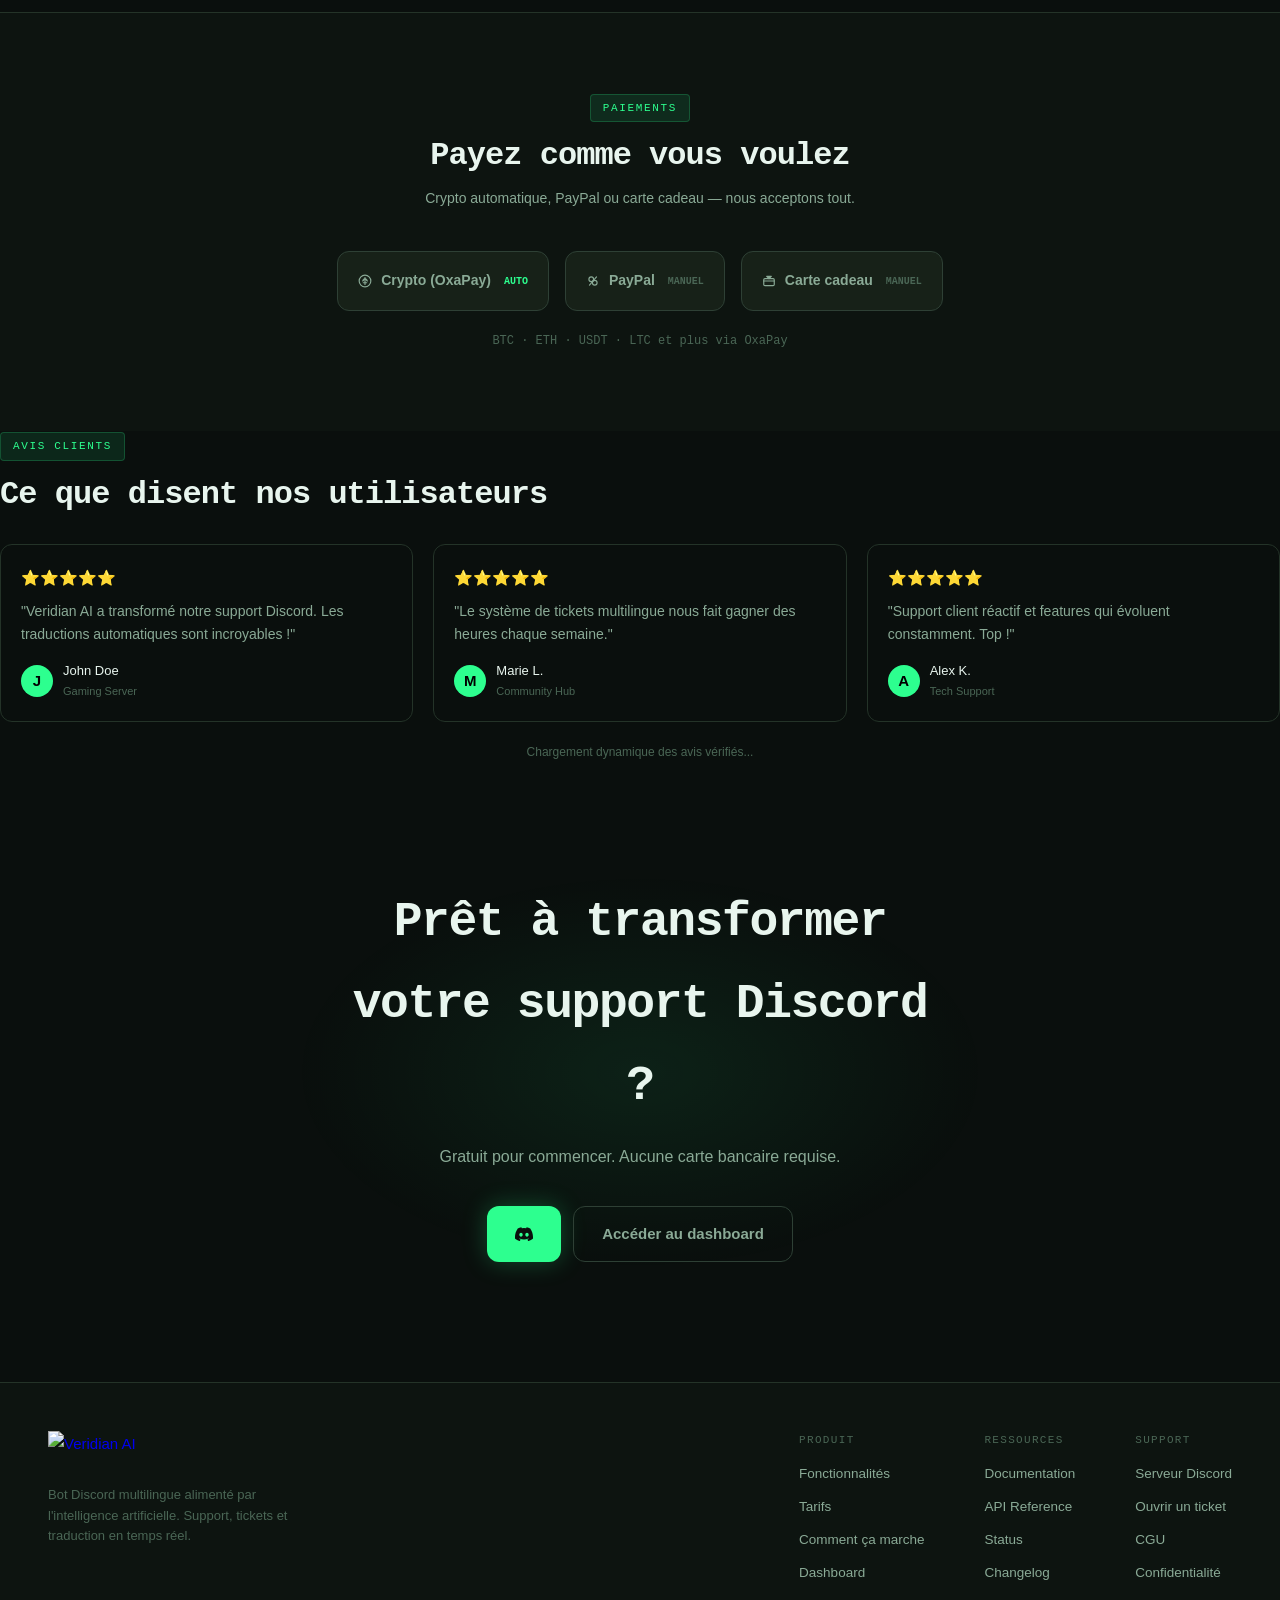
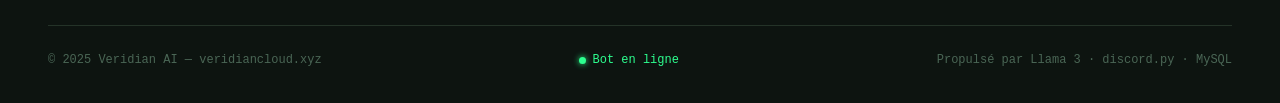
==== commit 604078cb: "Implement annual billing toggle for pricing plans" ====
--- a/web/index.html
+++ b/web/index.html
@@ -281,11 +281,49 @@
       <p class="section-sub" style="margin:0 auto" data-i18n="section_pricing_sub">Starter, Pro ou Business selon votre volume. -25% en annuel, add-ons disponibles à la carte.</p>
     </div>
 
-    <div class="pricing-grid">
+    <div class="billing-toggle-container" style="text-align:center;margin:30px 0">
+      <div class="billing-toggle" style="display:inline-flex;align-items:center;gap:16px;background:var(--panel);padding:8px 20px;border-radius:50px;border:1px solid var(--border)">
+        <span class="billing-label" data-i18n="billing_monthly" style="font-size:14px;color:var(--text2)">Mensuel</span>
+        <label class="toggle-switch" style="position:relative;display:inline-block;width:48px;height:24px;cursor:pointer">
+          <input type="checkbox" id="billingToggle" style="opacity:0;width:0;height:0">
+          <span class="toggle-slider" style="position:absolute;top:0;left:0;right:0;bottom:0;background:var(--border2);border-radius:24px;transition:.3s"></span>
+          <span class="toggle-knob" style="position:absolute;height:18px;width:18px;left:3px;bottom:3px;background:var(--text);border-radius:50%;transition:.3s"></span>
+        </label>
+        <span class="billing-label" data-i18n="billing_annual" style="font-size:14px;color:var(--text2)">Annuel</span>
+        <span class="billing-discount" data-i18n="billing_discount" style="font-size:11px;background:var(--accent-dim);color:var(--accent);padding:2px 8px;border-radius:12px;font-weight:600">-25%</span>
+      </div>
+    </div>
+
+    <style>
+      #billingToggle:checked ~ .toggle-slider { background: var(--accent) !important; }
+      #billingToggle:checked ~ .toggle-knob { transform: translateX(24px); background: #000 !important; }
+      
+      /* Annual pricing styles */
+      .pricing-card .plan-price.annual { display: none; }
+      .pricing-card.annual-mode .plan-price.monthly { display: none; }
+      .pricing-card.annual-mode .plan-price.annual { display: inline; }
+      
+      /* Business card centered */
+      .pricing-card.business-card {
+        grid-column: span 1;
+      }
+      @media (min-width: 1024px) {
+        .pricing-grid:has(.pricing-card:nth-child(4)) {
+          grid-template-columns: repeat(4, 1fr);
+        }
+        .pricing-card.business-card {
+          display: flex;
+          flex-direction: column;
+        }
+      }
+    </style>
+
+    <div class="pricing-grid" style="display:grid;grid-template-columns:repeat(auto-fit,minmax(260px,1fr));gap:24px;align-items:start">
       <!-- Free -->
       <div class="pricing-card reveal reveal-delay-1">
         <div class="plan-name" data-i18n="plan_free">Free</div>
-        <div class="plan-price"><span data-i18n="plan_free_price">0</span><span data-i18n="price_per_month">/mois</span></div>
+        <div class="plan-price monthly"><span data-i18n="plan_free_price">0</span><span data-i18n="price_per_month">/mois</span></div>
+        <div class="plan-price annual"><span data-i18n="plan_free_price">0</span><span data-i18n="price_per_year">/an</span></div>
         <div class="plan-desc" data-i18n="plan_free_desc">Pour tester Veridian AI sur votre serveur.</div>
         <ul class="plan-features">
           <li data-i18n="plan_feature_tickets_50">50 tickets / mois</li>
@@ -304,7 +342,8 @@
       <div class="pricing-card featured reveal reveal-delay-2">
         <div class="featured-badge"><svg aria-hidden="true" width="12" height="12" viewBox="0 0 24 24" fill="currentColor" style="margin-right:6px"><path d="M12 3l2.4 5 5.6.8-4 3.9.9 5.6L12 15.9 7.1 18.3l.9-5.6-4-3.9 5.6-.8z"></path></svg><span data-i18n="plan_starter_badge">POPULAIRE</span></div>
         <div class="plan-name" data-i18n="plan_starter">Starter</div>
-        <div class="plan-price"><span class="plan-currency">€</span><span data-i18n="plan_starter_price">4</span><span data-i18n="price_per_month">/mois</span></div>
+        <div class="plan-price monthly"><span class="plan-currency">€</span><span data-i18n="plan_starter_price">4</span><span data-i18n="price_per_month">/mois</span></div>
+        <div class="plan-price annual"><span class="plan-currency">€</span><span data-i18n="plan_starter_price_annual">36</span><span data-i18n="price_per_year">/an</span></div>
         <div class="plan-desc" data-i18n="plan_starter_desc">Pour les communautés actives qui veulent un vrai support structuré.</div>
         <ul class="plan-features">
           <li data-i18n="plan_feature_tickets_500">500 tickets / mois</li>
@@ -322,7 +361,8 @@
       <!-- Pro -->
       <div class="pricing-card reveal reveal-delay-3">
         <div class="plan-name" data-i18n="plan_pro">Pro</div>
-        <div class="plan-price"><span class="plan-currency">€</span><span data-i18n="plan_pro_price">12</span><span data-i18n="price_per_month">/mois</span></div>
+        <div class="plan-price monthly"><span class="plan-currency">€</span><span data-i18n="plan_pro_price">12</span><span data-i18n="price_per_month">/mois</span></div>
+        <div class="plan-price annual"><span class="plan-currency">€</span><span data-i18n="plan_pro_price_annual">108</span><span data-i18n="price_per_year">/an</span></div>
         <div class="plan-desc" data-i18n="plan_pro_desc">Pour les équipes support actives avec automatisation et analytics.</div>
         <ul class="plan-features">
           <li data-i18n="plan_feature_tickets_unlimited">Tickets illimités</li>
@@ -338,9 +378,10 @@
       </div>
 
       <!-- Business -->
-      <div class="pricing-card reveal reveal-delay-4">
+      <div class="pricing-card reveal reveal-delay-4 business-card">
         <div class="plan-name" data-i18n="plan_business">Business</div>
-        <div class="plan-price"><span class="plan-currency">€</span><span data-i18n="plan_business_price">29</span><span data-i18n="price_per_month">/mois</span></div>
+        <div class="plan-price monthly"><span class="plan-currency">€</span><span data-i18n="plan_business_price">29</span><span data-i18n="price_per_month">/mois</span></div>
+        <div class="plan-price annual"><span class="plan-currency">€</span><span data-i18n="plan_business_price_annual">261</span><span data-i18n="price_per_year">/an</span></div>
         <div class="plan-desc" data-i18n="plan_business_desc">Pour les opérations avancées avec SLA, workflows et extensions premium.</div>
         <ul class="plan-features">
           <li data-i18n="plan_feature_tickets_unlimited">Tickets illimités</li>
@@ -512,9 +553,6 @@
     </div>
   </footer>
 
-  <!-- ── GRID TRACE ── -->
-  <canvas id="grid-trace" style="position:fixed;inset:0;pointer-events:none;z-index:0;"></canvas>
-
   <script src="js/main.js"></script>
 </body>
 </html>
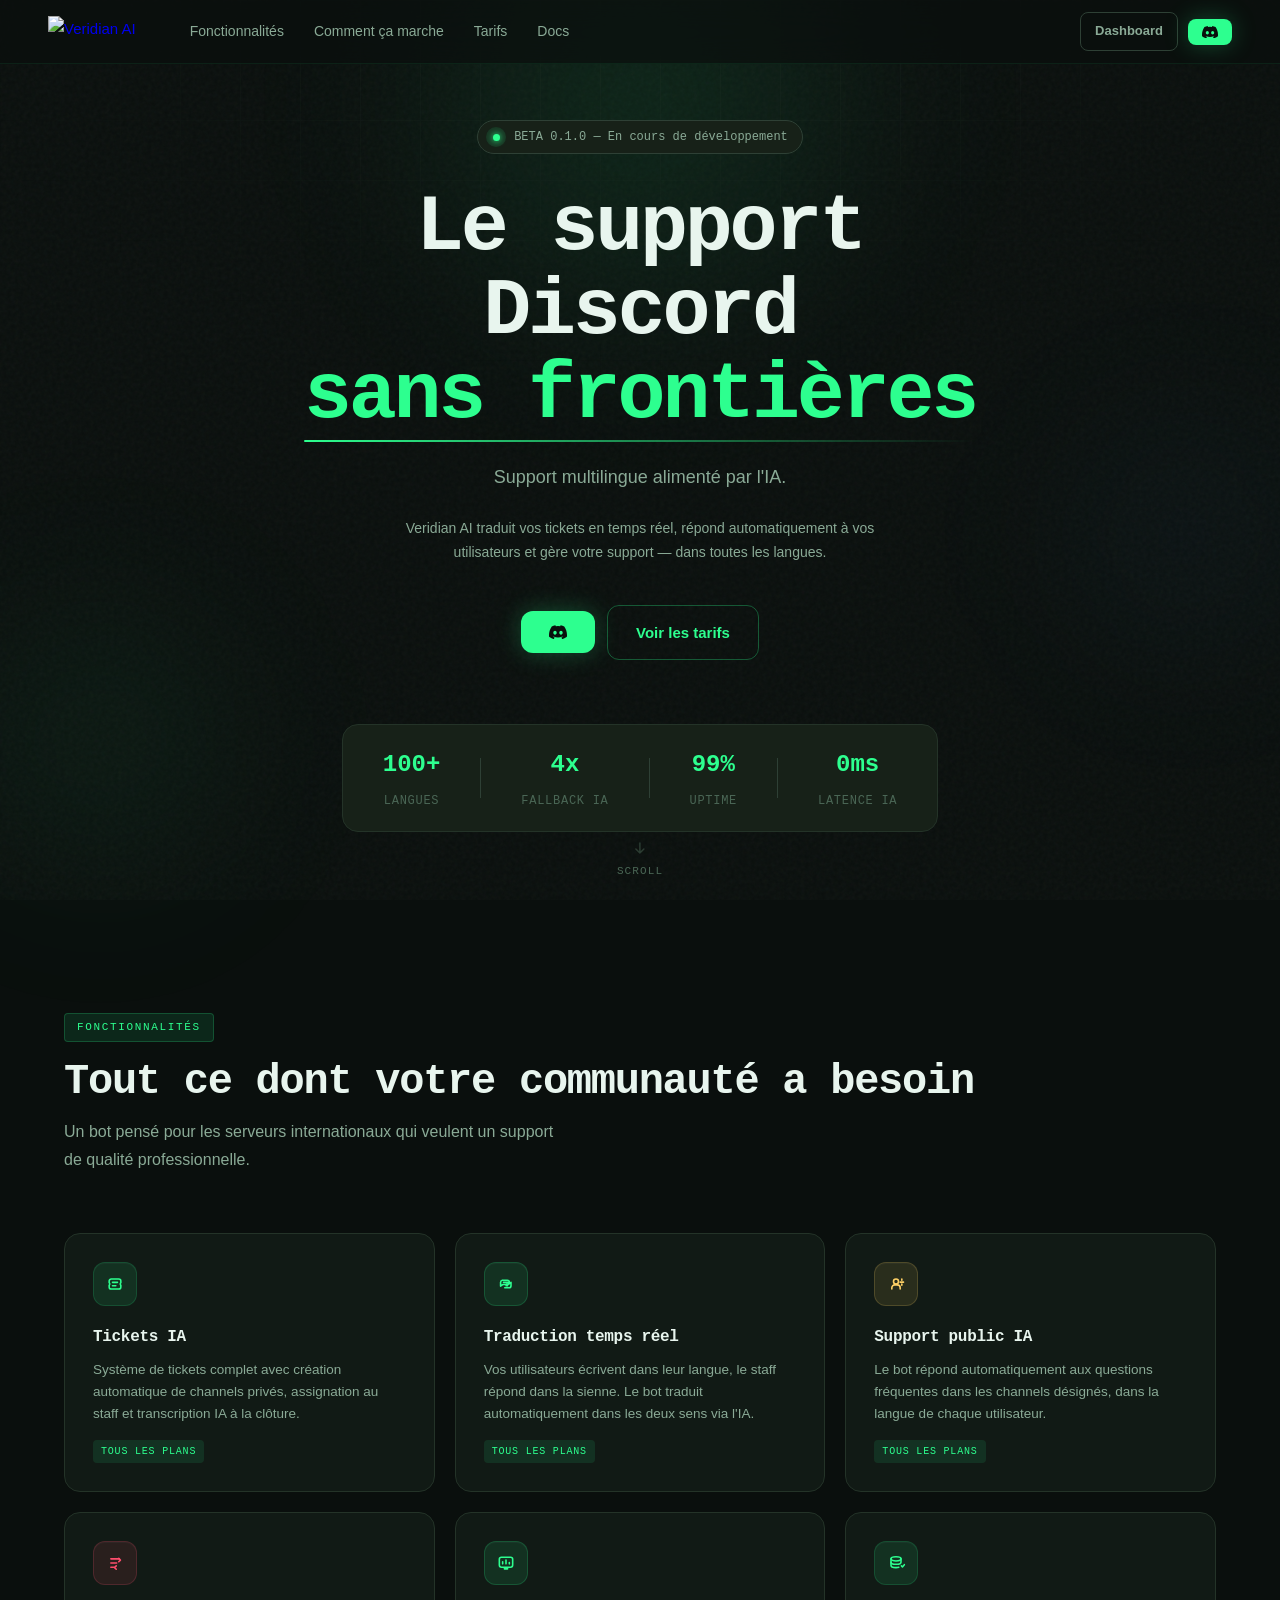
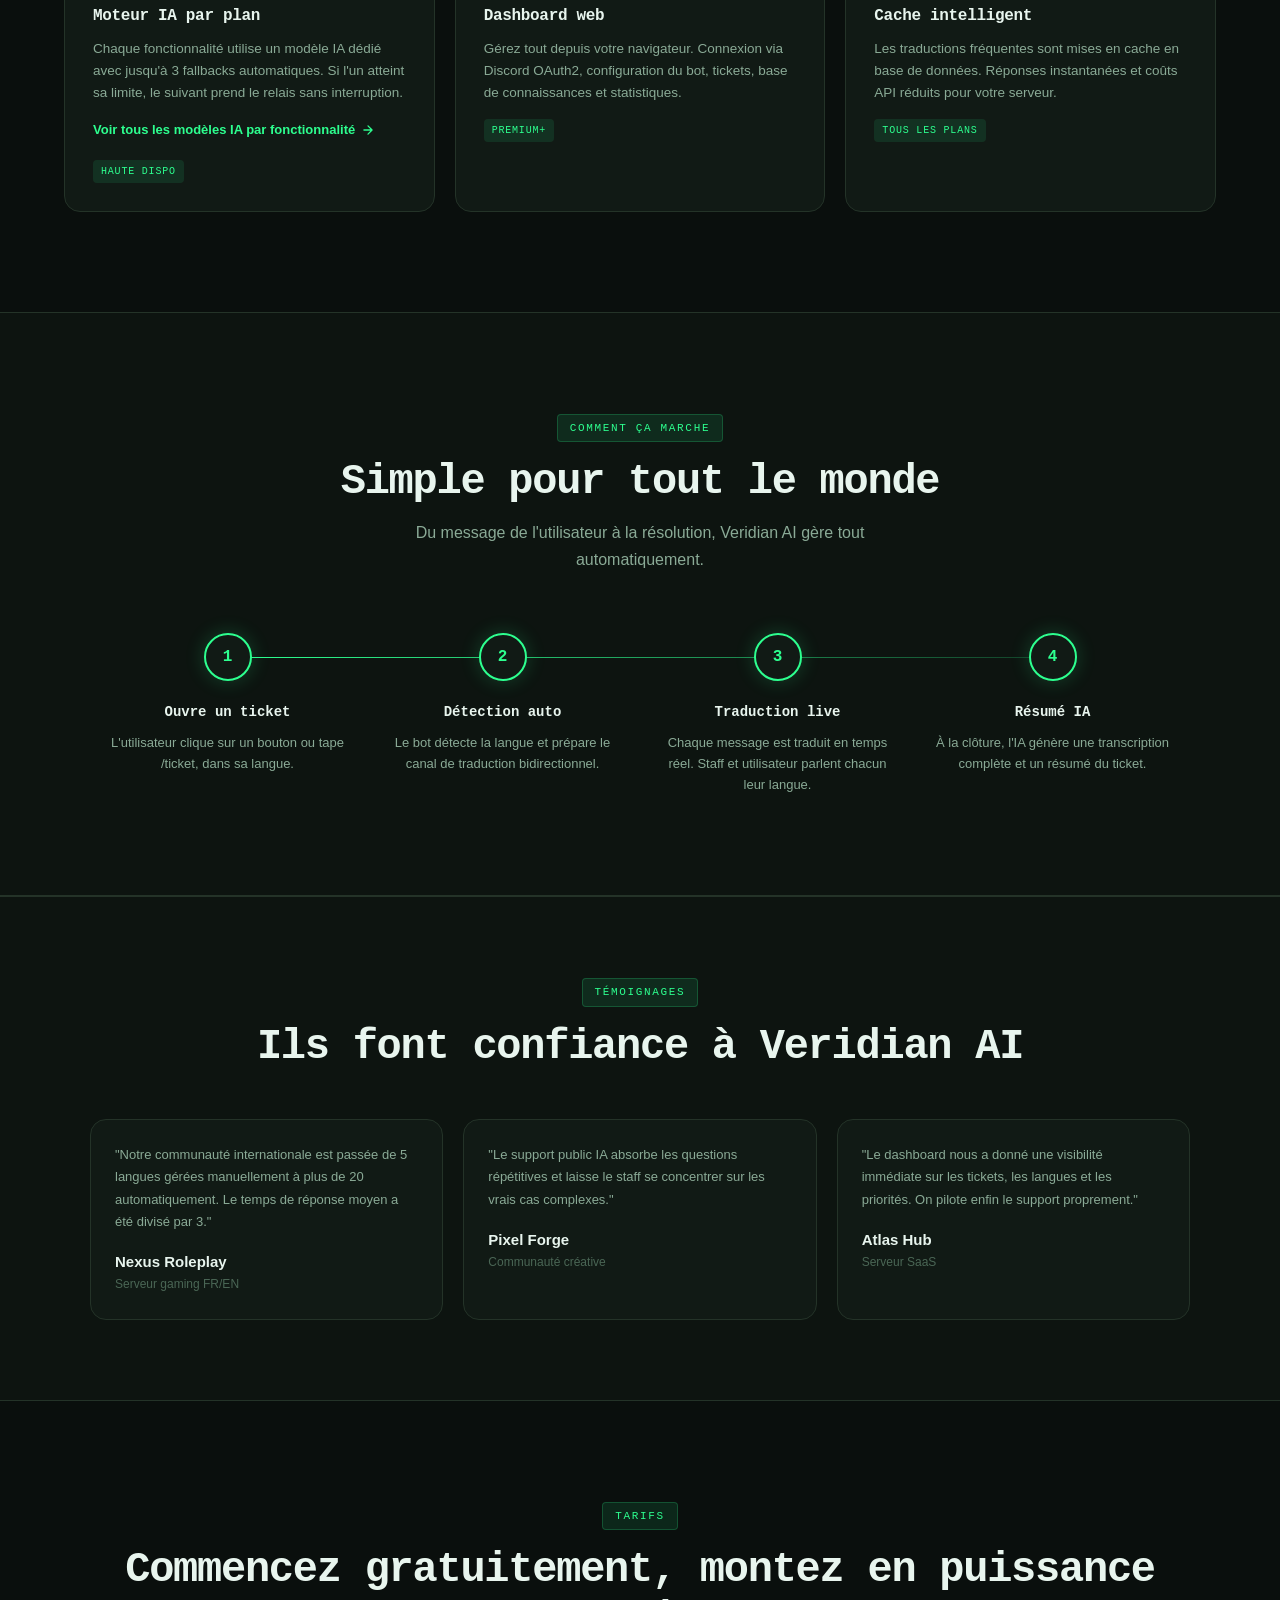
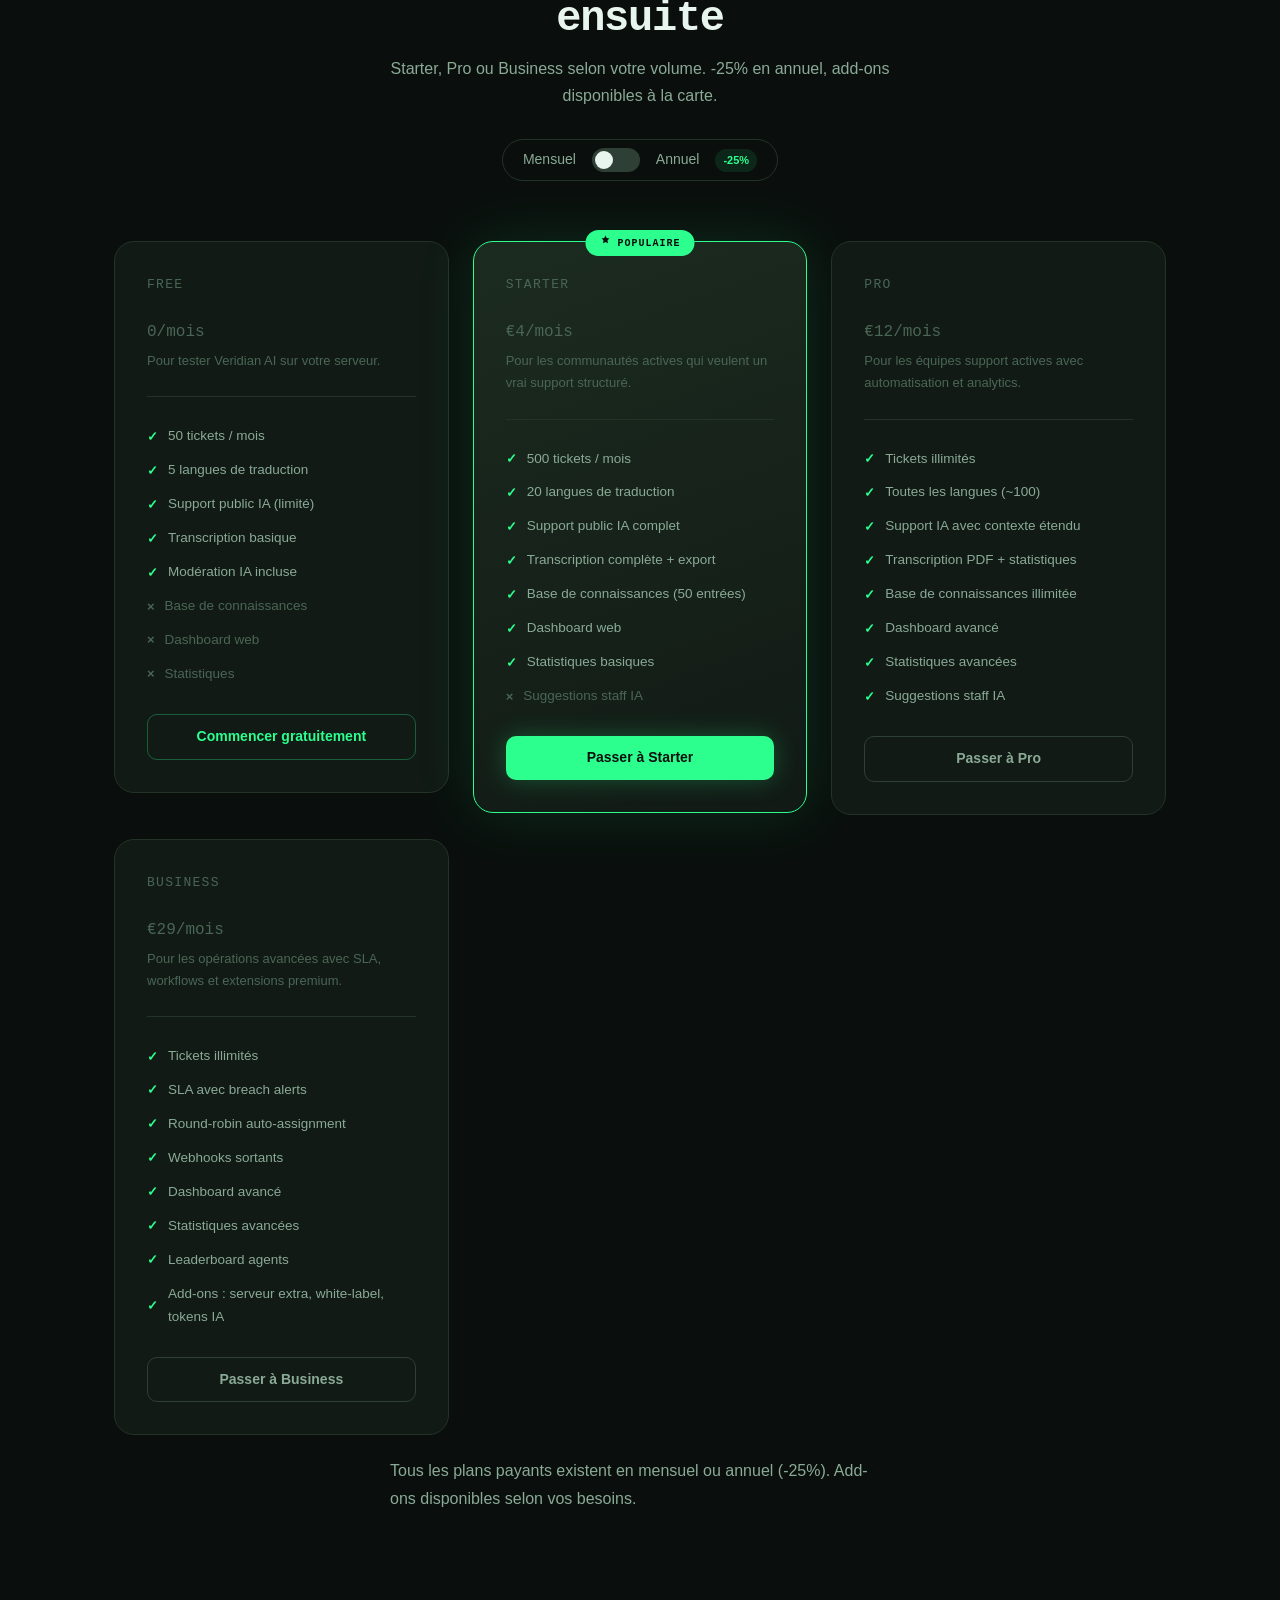
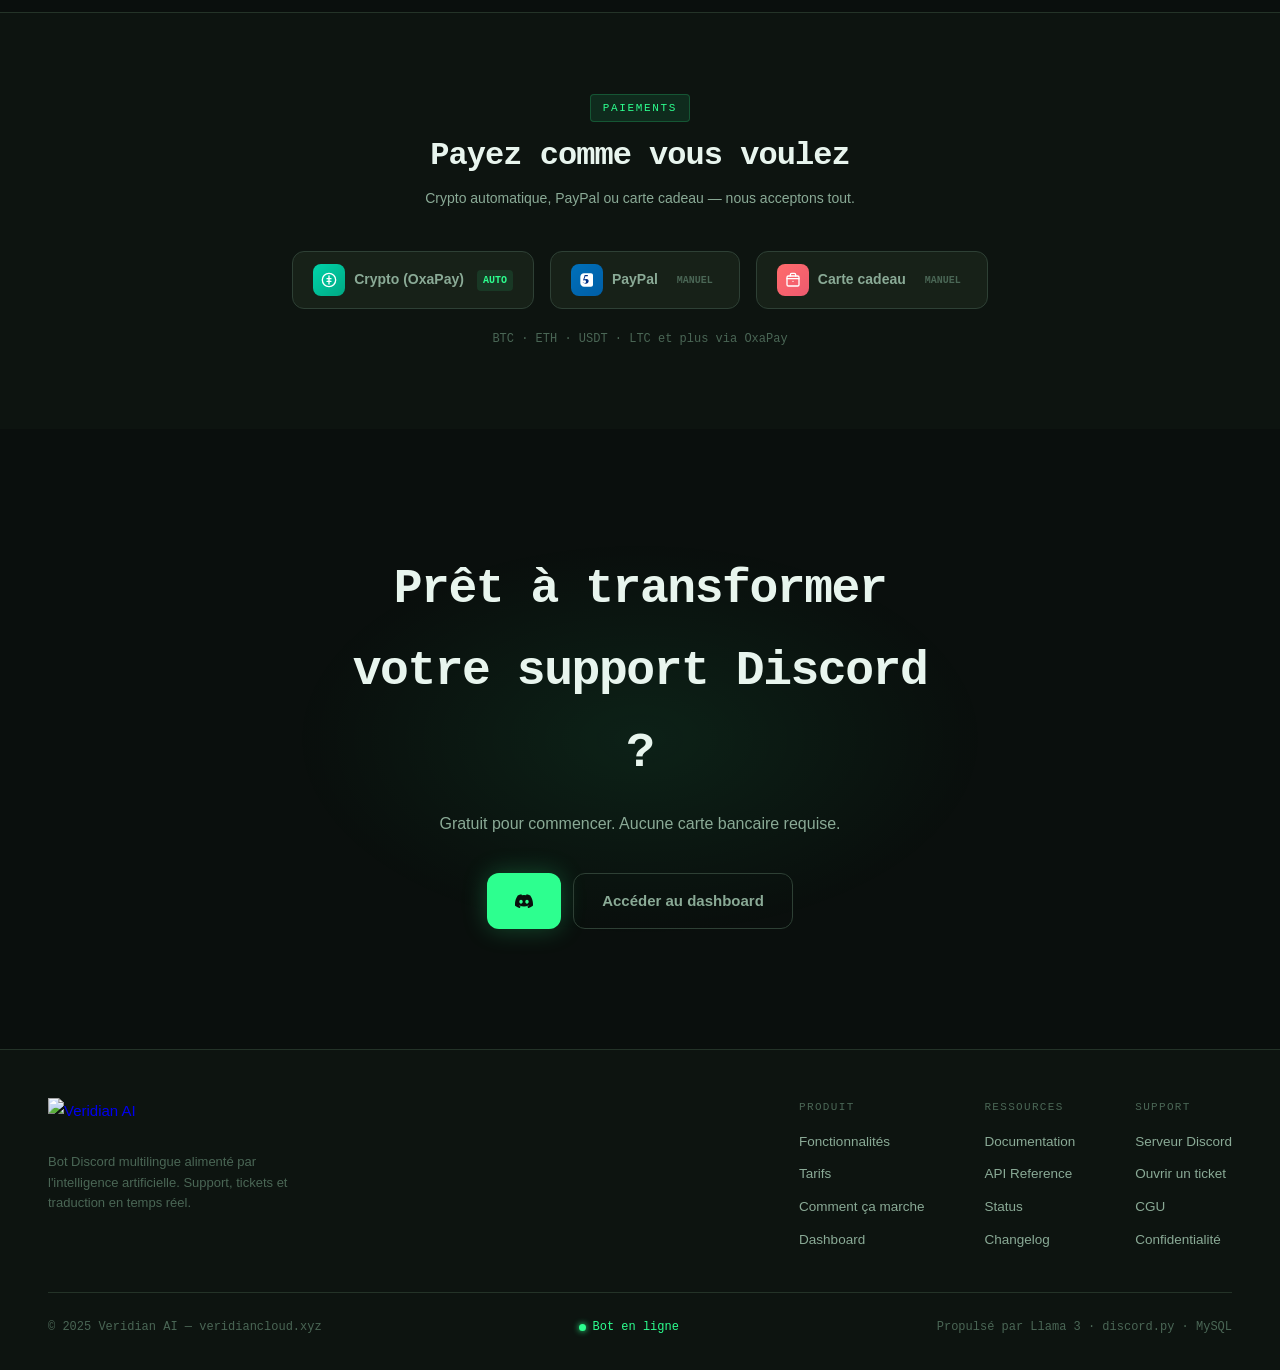
==== commit 5a4f1584: "Enhance payment and review sections on the landing page" ====
--- a/web/index.html
+++ b/web/index.html
@@ -408,37 +408,36 @@
       <p style="color:var(--text2);font-size:14px;margin-top:8px" data-i18n="payments_sub">Crypto automatique, PayPal ou carte cadeau — nous acceptons tout.</p>
       <div class="payment-methods">
         <div class="payment-pill">
-          <span class="pill-icon">
-            <svg width="14" height="14" viewBox="0 0 24 24" fill="none" stroke="currentColor" stroke-width="2" stroke-linecap="round" stroke-linejoin="round">
-              <circle cx="12" cy="12" r="10"></circle>
-              <path d="M12 6v12M9 15h6M9 9h6"></path>
-              <path d="M16 12l-4-4-4 4"></path>
+          <span class="pill-icon" style="background:linear-gradient(135deg,#00d4aa 0%,#00a884 100%);padding:8px;border-radius:8px;display:flex;align-items:center;justify-content:center">
+            <svg width="16" height="16" viewBox="0 0 24 24" fill="none" stroke="white" stroke-width="2" stroke-linecap="round" stroke-linejoin="round">
+              <circle cx="12" cy="12" r="10"/>
+              <path d="M12 6v12M9 10h6M9 14h6"/>
             </svg>
           </span>
           <span data-i18n="payment_crypto">Crypto (OxaPay)</span>
-          <span style="font-size:10px;color:var(--accent);font-family:'Space Mono',monospace;margin-left:4px" data-i18n="payment_crypto_status">AUTO</span>
+          <span style="font-size:10px;color:var(--accent);font-family:'Space Mono',monospace;margin-left:4px;padding:2px 6px;background:var(--accent-dim);border-radius:4px" data-i18n="payment_crypto_status">AUTO</span>
         </div>
         <div class="payment-pill">
-          <span class="pill-icon" aria-hidden="true">
-            <svg width="14" height="14" viewBox="0 0 24 24" fill="none" stroke="currentColor" stroke-width="2" stroke-linecap="round" stroke-linejoin="round">
-              <path d="M18 5L6 19"></path>
-              <circle cx="9" cy="9" r="4"></circle>
-              <circle cx="15" cy="15" r="4"></circle>
+          <span class="pill-icon" style="background:linear-gradient(135deg,#0070ba 0%,#005ea6 100%);padding:8px;border-radius:8px;display:flex;align-items:center;justify-content:center">
+            <svg width="16" height="16" viewBox="0 0 24 24" fill="white">
+              <path d="M7.5 2H18c1.66 0 3 1.34 3 3v14c0 1.66-1.34 3-3 3H7.5C4.46 22 2 19.54 2 16.5v-9C2 4.46 4.46 2 7.5 2z"/>
+              <path d="M9.5 6.5c-.5 2-1.5 4.5-1.5 4.5s2-.5 3.5-.5c2 0 3 1.5 3 3 0 2.5-2 4-4.5 4-3 0-4.5-2-4.5-2s1 1 3 1c1 0 2-.5 2-2 0-1.5-1-2-2.5-2-.5 0-1.5.2-2 .5 0 0 2-6.5 2.5-8.5h5l-.5 2h-3.5z" fill="#003087"/>
             </svg>
           </span>
           <span data-i18n="payment_paypal">PayPal</span>
-          <span style="font-size:10px;color:var(--text3);font-family:'Space Mono',monospace;margin-left:4px" data-i18n="payment_paypal_status">MANUEL</span>
+          <span style="font-size:10px;color:var(--text3);font-family:'Space Mono',monospace;margin-left:4px;padding:2px 6px;background:var(--panel);border-radius:4px" data-i18n="payment_paypal_status">MANUEL</span>
         </div>
         <div class="payment-pill">
-          <span class="pill-icon" aria-hidden="true">
-            <svg width="14" height="14" viewBox="0 0 24 24" fill="none" stroke="currentColor" stroke-width="2" stroke-linecap="round" stroke-linejoin="round">
-              <rect x="3" y="8" width="18" height="12" rx="2"></rect>
-              <path d="M12 8V4M8 4h8M12 8l-4-4M12 8l4-4"></path>
-              <line x1="3" y1="12" x2="21" y2="12"></line>
+          <span class="pill-icon" style="background:linear-gradient(135deg,#ff6b6b 0%,#ee5a6f 100%);padding:8px;border-radius:8px;display:flex;align-items:center;justify-content:center">
+            <svg width="16" height="16" viewBox="0 0 24 24" fill="none" stroke="white" stroke-width="2" stroke-linecap="round" stroke-linejoin="round">
+              <rect x="3" y="6" width="18" height="15" rx="2"/>
+              <path d="M3 10h18"/>
+              <path d="M8 6V4a2 2 0 012-2h4a2 2 0 012 2v2"/>
+              <path d="M12 14v.01"/>
             </svg>
           </span>
           <span data-i18n="payment_gift">Carte cadeau</span>
-          <span style="font-size:10px;color:var(--text3);font-family:'Space Mono',monospace;margin-left:4px" data-i18n="payment_gift_status">MANUEL</span>
+          <span style="font-size:10px;color:var(--text3);font-family:'Space Mono',monospace;margin-left:4px;padding:2px 6px;background:var(--panel);border-radius:4px" data-i18n="payment_gift_status">MANUEL</span>
         </div>
       </div>
       <p style="color:var(--text3);font-size:12px;font-family:'Space Mono',monospace;margin-top:20px" data-i18n="payment_methods">
@@ -447,48 +446,15 @@
     </div>
   </section>
 
-  <!-- ── REVIEWS (Task 3.4) ── -->
-  <section class="reviews" id="reviews">
+  <!-- ── REVIEWS ── -->
+  <section class="reviews" id="reviews" style="display:none">
     <div class="reviews-inner reveal">
       <div class="section-label" data-i18n="section_reviews">Avis clients</div>
       <h2 class="section-title" style="font-size:clamp(22px,3vw,32px)" data-i18n="section_reviews_title">Ce que disent nos utilisateurs</h2>
       <div id="reviewsContainer" class="reviews-grid" style="display:grid;grid-template-columns:repeat(auto-fit,minmax(280px,1fr));gap:20px;margin-top:30px">
-        <!-- Reviews will be loaded dynamically via JS -->
-        <div class="review-card" style="background:var(--panel);border:1px solid var(--border);border-radius:12px;padding:20px">
-          <div class="review-stars" style="color:var(--accent);margin-bottom:10px">⭐⭐⭐⭐⭐</div>
-          <p class="review-text" style="color:var(--text2);font-size:14px;line-height:1.6;margin-bottom:15px" data-i18n="review_placeholder_1">"Veridian AI a transformé notre support Discord. Les traductions automatiques sont incroyables !"</p>
-          <div class="review-author" style="display:flex;align-items:center;gap:10px">
-            <div class="review-avatar" style="width:32px;height:32px;background:var(--accent);border-radius:50%;display:flex;align-items:center;justify-content:center;color:#000;font-weight:bold">J</div>
-            <div>
-              <div class="review-name" style="font-size:13px;color:var(--text);font-weight:500">John Doe</div>
-              <div class="review-guild" style="font-size:11px;color:var(--text3)">Gaming Server</div>
-            </div>
-          </div>
-        </div>
-        <div class="review-card" style="background:var(--panel);border:1px solid var(--border);border-radius:12px;padding:20px">
-          <div class="review-stars" style="color:var(--accent);margin-bottom:10px">⭐⭐⭐⭐⭐</div>
-          <p class="review-text" style="color:var(--text2);font-size:14px;line-height:1.6;margin-bottom:15px" data-i18n="review_placeholder_2">"Le système de tickets multilingue nous fait gagner des heures chaque semaine."</p>
-          <div class="review-author" style="display:flex;align-items:center;gap:10px">
-            <div class="review-avatar" style="width:32px;height:32px;background:var(--accent);border-radius:50%;display:flex;align-items:center;justify-content:center;color:#000;font-weight:bold">M</div>
-            <div>
-              <div class="review-name" style="font-size:13px;color:var(--text);font-weight:500">Marie L.</div>
-              <div class="review-guild" style="font-size:11px;color:var(--text3)">Community Hub</div>
-            </div>
-          </div>
-        </div>
-        <div class="review-card" style="background:var(--panel);border:1px solid var(--border);border-radius:12px;padding:20px">
-          <div class="review-stars" style="color:var(--accent);margin-bottom:10px">⭐⭐⭐⭐⭐</div>
-          <p class="review-text" style="color:var(--text2);font-size:14px;line-height:1.6;margin-bottom:15px" data-i18n="review_placeholder_3">"Support client réactif et features qui évoluent constamment. Top !"</p>
-          <div class="review-author" style="display:flex;align-items:center;gap:10px">
-            <div class="review-avatar" style="width:32px;height:32px;background:var(--accent);border-radius:50%;display:flex;align-items:center;justify-content:center;color:#000;font-weight:bold">A</div>
-            <div>
-              <div class="review-name" style="font-size:13px;color:var(--text);font-weight:500">Alex K.</div>
-              <div class="review-guild" style="font-size:11px;color:var(--text3)">Tech Support</div>
-            </div>
-          </div>
-        </div>
-      </div>
-      <p style="color:var(--text3);font-size:12px;text-align:center;margin-top:20px" data-i18n="reviews_load_more">Chargement dynamique des avis vérifiés...</p>
+        <!-- Reviews loaded dynamically from API -->
+      </div>
+      <p id="noReviewsMsg" style="color:var(--text3);font-size:13px;text-align:center;margin-top:20px;display:none" data-i18n="reviews_none">Aucun avis pour le moment. Les avis approuvés s'afficheront ici.</p>
     </div>
   </section>
 
